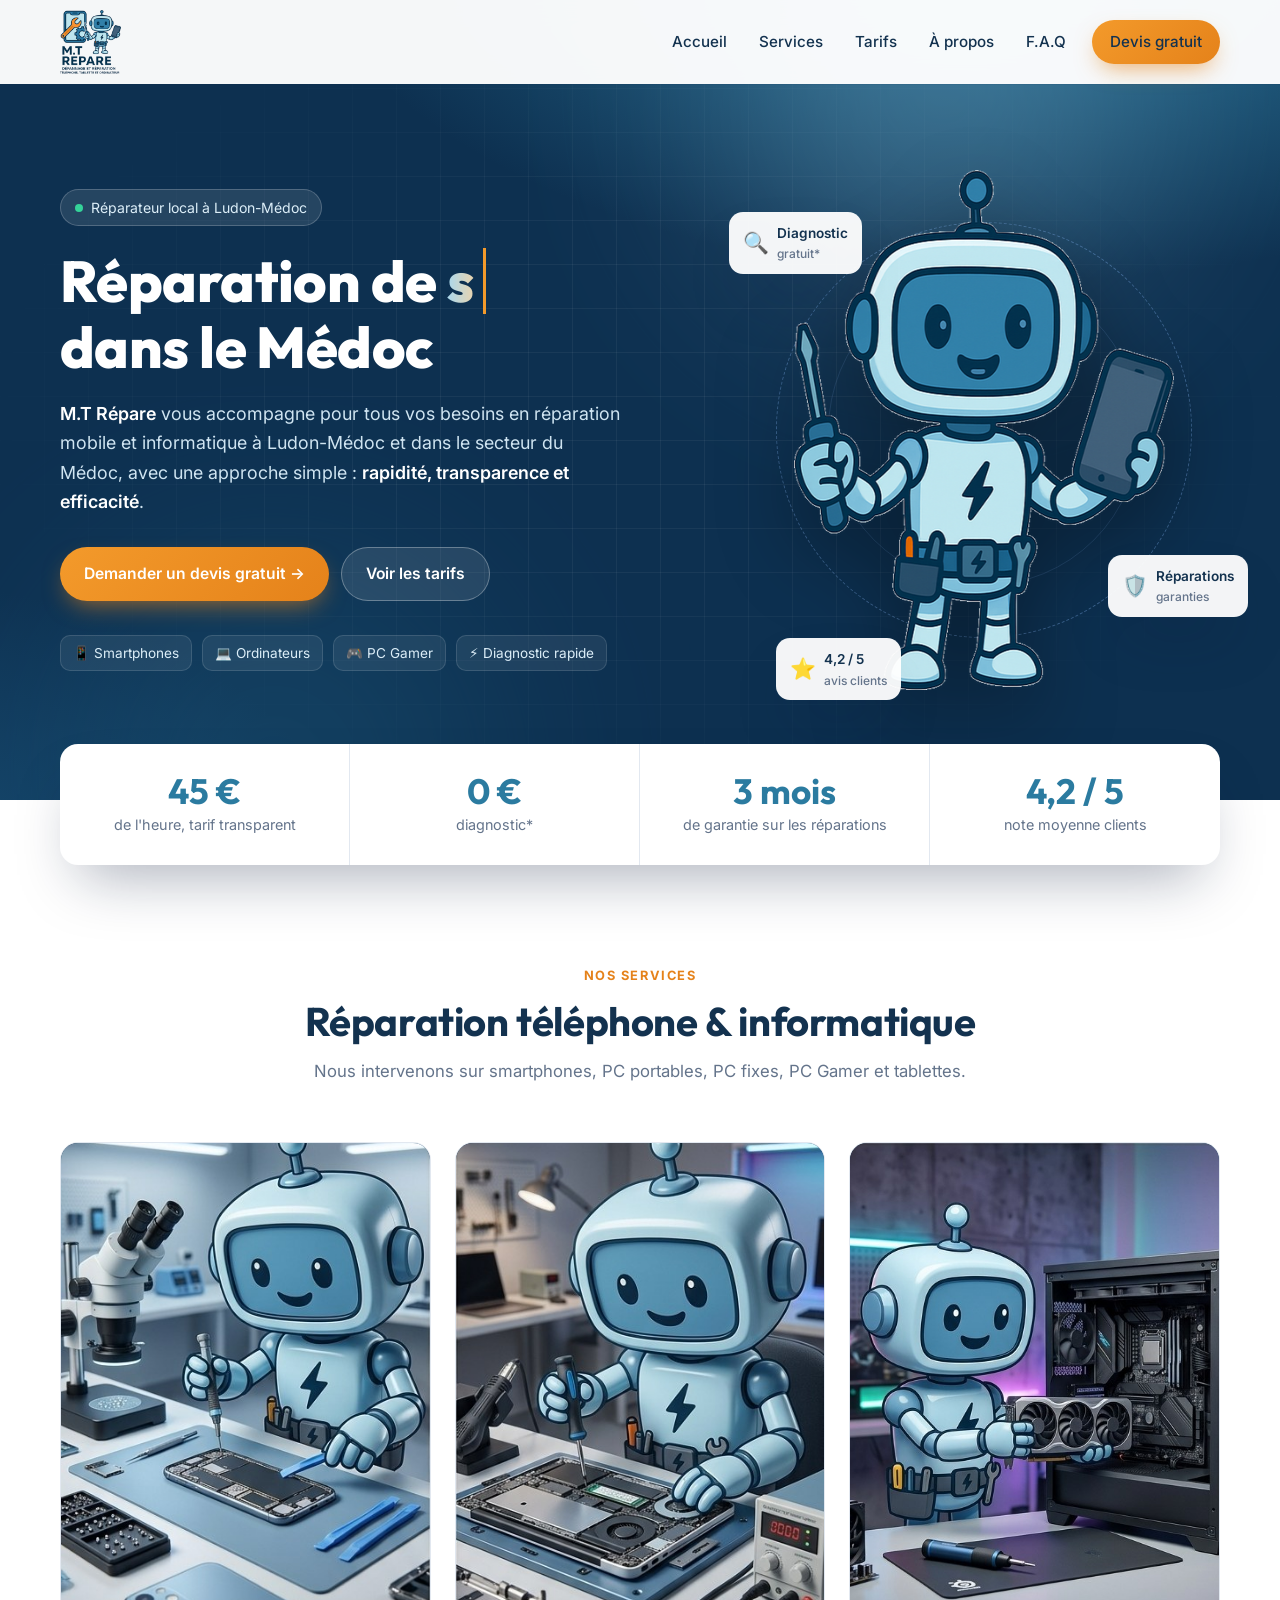
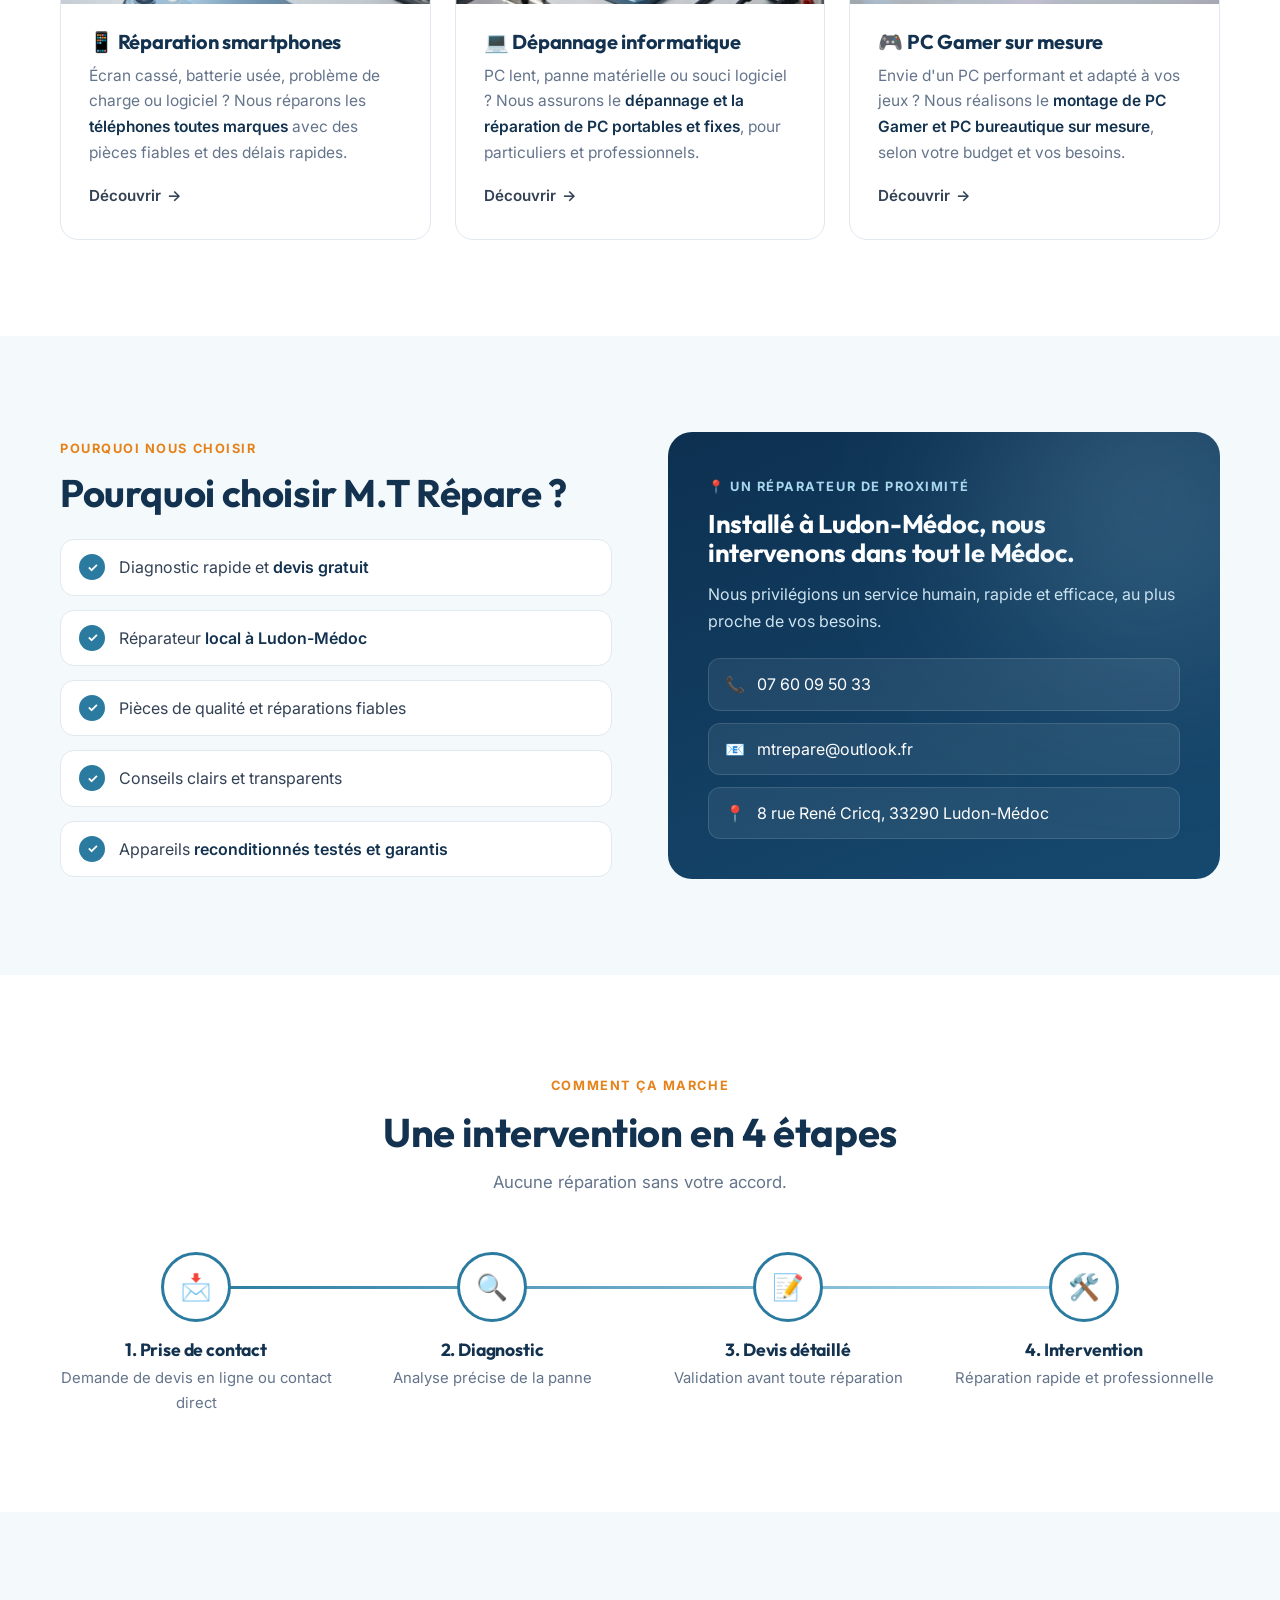
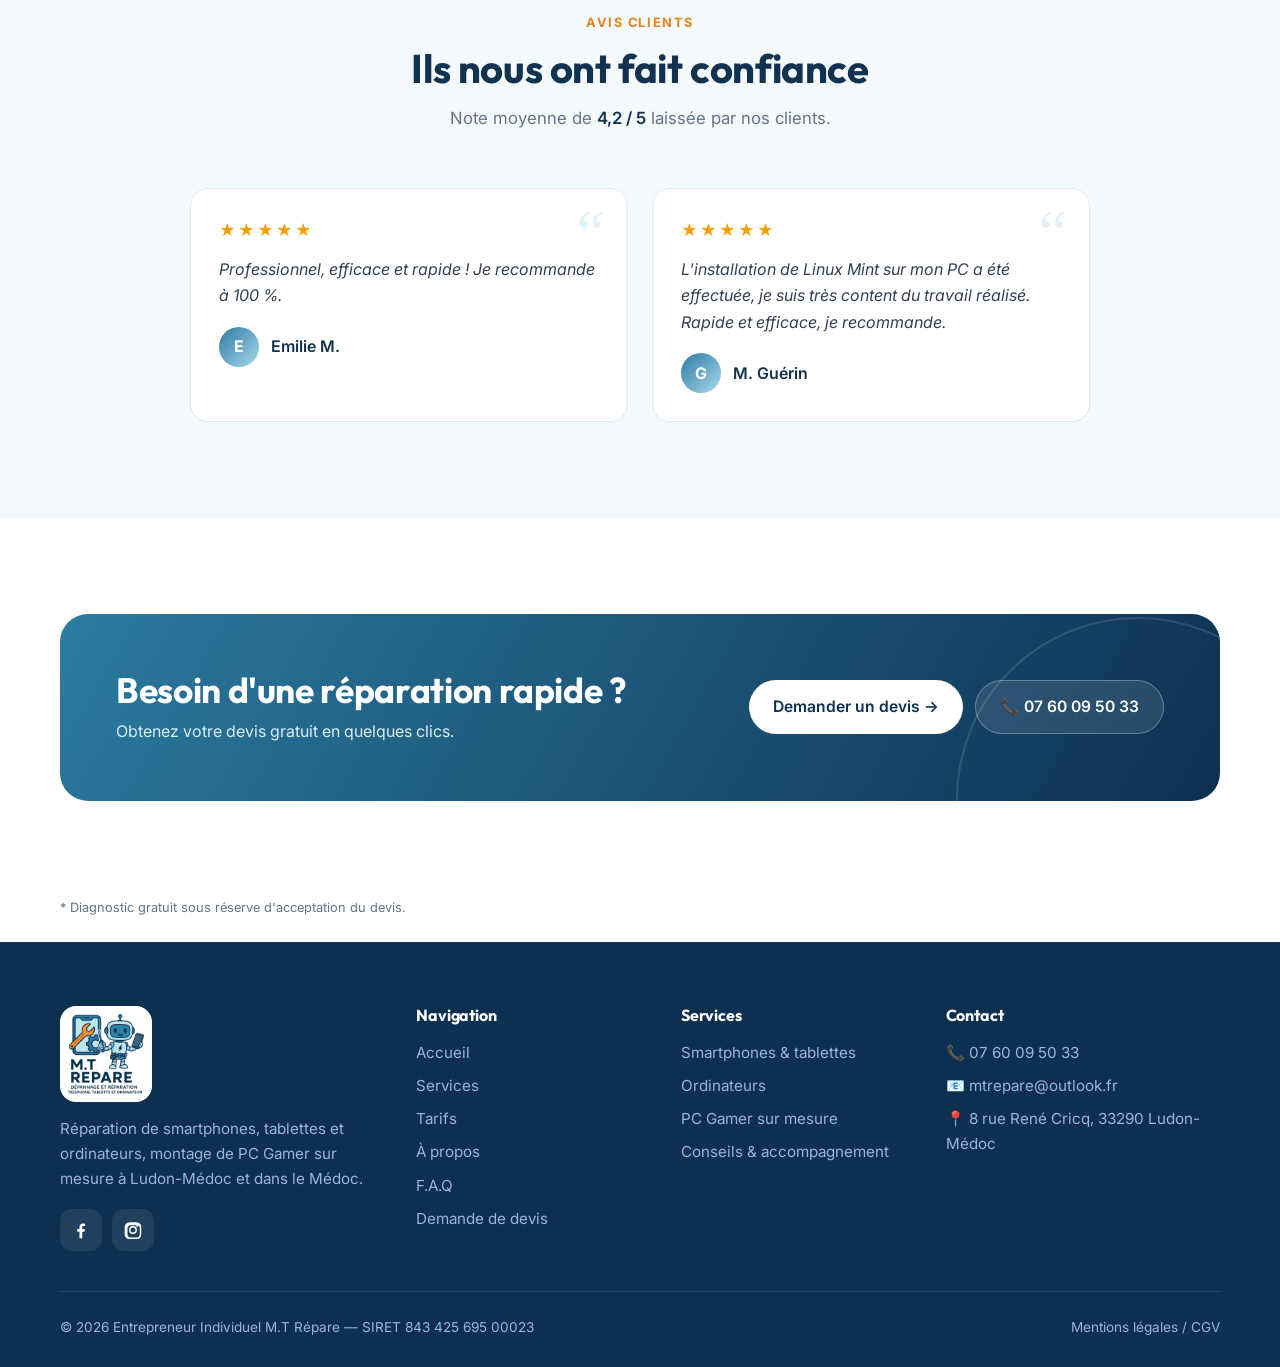
==== index.html @ ff4bc4ce "Add files via upload" ====
<!doctype html>
<html lang="fr">
<head>
<meta charset="utf-8">
<meta name="viewport" content="width=device-width, initial-scale=1">
<title>Réparation Téléphones &amp; PC à Ludon-Médoc | M.T Répare</title>
<meta name="description" content="M.T Répare est spécialisé dans la réparation de téléphones, ordinateurs et tablettes à Ludon-Médoc et dans le secteur du Médoc. Service fiable et transparent, avec devis gratuit.">
<link rel="canonical" href="https://www.mtrepare.fr/">
<meta property="og:type" content="website">
<meta property="og:title" content="Réparation Téléphones &amp; PC à Ludon-Médoc | M.T Répare">
<meta property="og:description" content="M.T Répare est spécialisé dans la réparation de téléphones, ordinateurs et tablettes à Ludon-Médoc et dans le secteur du Médoc. Service fiable et transparent, avec devis gratuit.">
<meta property="og:url" content="https://www.mtrepare.fr/">
<meta property="og:image" content="https://www.mtrepare.fr/img/logo-mascotte.png">
<meta name="twitter:card" content="summary_large_image">
<meta name="theme-color" content="#0B1B3A">
<link rel="icon" href="/img/mascotte.png">
<link rel="preconnect" href="https://fonts.googleapis.com">
<link rel="preconnect" href="https://fonts.gstatic.com" crossorigin>
<link href="https://fonts.googleapis.com/css2?family=Inter:wght@400;500;600;700&family=Outfit:wght@600;700;800&display=swap" rel="stylesheet">
<link rel="stylesheet" href="/assets/style.css">
<script type="application/ld+json">{"@context": "https://schema.org", "@type": "ComputerRepair", "name": "M.T Répare", "image": "https://www.mtrepare.fr/img/logo-mascotte.png", "logo": "https://www.mtrepare.fr/img/logo.png", "url": "https://www.mtrepare.fr/", "telephone": "+33760095033", "email": "mtrepare@outlook.fr", "priceRange": "€€", "address": {"@type": "PostalAddress", "streetAddress": "8 rue René Cricq", "postalCode": "33290", "addressLocality": "Ludon-Médoc", "addressRegion": "Gironde", "addressCountry": "FR"}, "areaServed": ["Ludon-Médoc", "Médoc", "Gironde"], "sameAs": ["https://facebook.com/mtrepare", "https://instagram.com/m.trepare"]}</script>

</head>
<body>
<a class="skip" href="#main">Passer au contenu principal</a>
<header class="header">
  <div class="container">
    <a class="brand" href="/" aria-label="M.T Répare — accueil"><img src="/img/logo.png" alt="M.T Répare" width="61" height="64" onerror="this.replaceWith(document.createTextNode('M.T Répare'))"></a>
    <nav class="nav" aria-label="Menu principal"><a href="/" data-path="/">Accueil</a><a href="/services" data-path="/services">Services</a><a href="/tarifs" data-path="/tarifs">Tarifs</a><a href="/a-propos" data-path="/a-propos">À propos</a><a href="/f-a-q" data-path="/f-a-q">F.A.Q</a><a class="btn btn-accent" href="/devis">Devis gratuit</a></nav>
    <button class="burger" aria-label="Ouvrir le menu" aria-expanded="false"><span></span><span></span><span></span></button>
  </div>
</header>
<main id="main">

<section class="hero">
  <div class="glow g1"></div><div class="glow g2"></div>
  <div class="container hero-grid">
    <div>
      <span class="badge"><span class="dot"></span>Réparateur local à Ludon-Médoc</span>
      <h1>Réparation de <span class="grad rotator" data-words='["smartphone","tablette","PC portable","PC fixe","PC Gamer"]'>smartphone</span><br>dans le Médoc</h1>
      <p class="lead"><strong style="color:#fff">M.T Répare</strong> vous accompagne pour tous vos besoins en réparation mobile et informatique à Ludon-Médoc et dans le secteur du Médoc, avec une approche simple : <strong style="color:#fff">rapidité, transparence et efficacité</strong>.</p>
      <div class="cta">
        <a class="btn btn-accent" href="/devis">Demander un devis gratuit →</a>
        <a class="btn btn-ghost" href="/tarifs">Voir les tarifs</a>
      </div>
      <div class="hero-tags"><span>📱 Smartphones</span><span>💻 Ordinateurs</span><span>🎮 PC Gamer</span><span>⚡ Diagnostic rapide</span></div>
    </div>
    <div class="hero-visual">
      <div class="ring"></div><div class="ring r2"></div>
      <img class="mascot" src="/img/mascotte.png" alt="La mascotte robot de M.T Répare" width="437" height="520">
      <div class="chip c1"><span class="ico">🔍</span><span>Diagnostic<small>gratuit*</small></span></div>
      <div class="chip c2"><span class="ico">🛡️</span><span>Réparations<small>garanties</small></span></div>
      <div class="chip c3"><span class="ico">⭐</span><span>4,2 / 5<small>avis clients</small></span></div>
    </div>
  </div>
</section>

<section class="stats">
  <div class="container">
    <div class="stats-grid reveal">
      <div class="stat"><b data-count="45" data-suffix=" €">45 €</b><span>de l'heure, tarif transparent</span></div>
      <div class="stat"><b>0 €</b><span>diagnostic*</span></div>
      <div class="stat"><b data-count="3" data-suffix=" mois">3 mois</b><span>de garantie sur les réparations</span></div>
      <div class="stat"><b data-count="4.2" data-suffix=" / 5">4,2 / 5</b><span>note moyenne clients</span></div>
    </div>
  </div>
</section>

<section>
  <div class="container">
    <div class="section-head reveal"><span class="eyebrow">Nos services</span><h2>Réparation téléphone &amp; informatique</h2><p>Nous intervenons sur smartphones, PC portables, PC fixes, PC Gamer et tablettes.</p></div>
    <div class="cards">
      <a class="card has-img reveal d1" href="/services#telephone" style="color:inherit">
        <div class="img"><img src="/img/rep-telephone.jpg" alt="Réparation de smartphone" loading="lazy"></div>
        <div class="body"><h3>📱 Réparation smartphones</h3><p>Écran cassé, batterie usée, problème de charge ou logiciel ? Nous réparons les <strong>téléphones toutes marques</strong> avec des pièces fiables et des délais rapides.</p><span class="more">Découvrir <i>→</i></span></div>
      </a>
      <a class="card has-img reveal d2" href="/services#ordinateur" style="color:inherit">
        <div class="img"><img src="/img/rep-pc.jpg" alt="Dépannage d'ordinateur" loading="lazy"></div>
        <div class="body"><h3>💻 Dépannage informatique</h3><p>PC lent, panne matérielle ou souci logiciel ? Nous assurons le <strong>dépannage et la réparation de PC portables et fixes</strong>, pour particuliers et professionnels.</p><span class="more">Découvrir <i>→</i></span></div>
      </a>
      <a class="card has-img reveal d3" href="/services#pc-gamer" style="color:inherit">
        <div class="img"><img src="/img/montage-pc.jpg" alt="Montage de PC Gamer sur mesure" loading="lazy" style="object-position:40% 50%"></div>
        <div class="body"><h3>🎮 PC Gamer sur mesure</h3><p>Envie d'un PC performant et adapté à vos jeux ? Nous réalisons le <strong>montage de PC Gamer et PC bureautique sur mesure</strong>, selon votre budget et vos besoins.</p><span class="more">Découvrir <i>→</i></span></div>
      </a>
    </div>
  </div>
</section>

<section class="section-alt">
  <div class="container split">
    <div class="reveal">
      <span class="eyebrow">Pourquoi nous choisir</span>
      <h2 style="font-size:clamp(1.7rem,3.5vw,2.4rem)">Pourquoi choisir M.T Répare ?</h2>
      <ul class="checklist">
        <li><span class="tick">✓</span><span>Diagnostic rapide et <strong>devis gratuit</strong></span></li>
        <li><span class="tick">✓</span><span>Réparateur <strong>local à Ludon-Médoc</strong></span></li>
        <li><span class="tick">✓</span><span>Pièces de qualité et réparations fiables</span></li>
        <li><span class="tick">✓</span><span>Conseils clairs et transparents</span></li>
        <li><span class="tick">✓</span><span>Appareils <strong>reconditionnés testés et garantis</strong></span></li>
      </ul>
    </div>
    <div class="panel reveal d2">
      <span class="eyebrow" style="color:var(--cyan)">📍 Un réparateur de proximité</span>
      <h3>Installé à Ludon-Médoc, nous intervenons dans tout le Médoc.</h3>
      <p>Nous privilégions un service humain, rapide et efficace, au plus proche de vos besoins.</p>
      <div class="meta">
        <a href="tel:+33760095033">📞 <span>07 60 09 50 33</span></a>
        <a href="mailto:mtrepare@outlook.fr">📧 <span>mtrepare@outlook.fr</span></a>
        <div>📍 <span>8 rue René Cricq, 33290 Ludon-Médoc</span></div>
      </div>
    </div>
  </div>
</section>

<section>
  <div class="container">
    <div class="section-head reveal"><span class="eyebrow">Comment ça marche</span><h2>Une intervention en 4 étapes</h2><p>Aucune réparation sans votre accord.</p></div>
    <div class="steps">
      <div class="bar"></div>
      <div class="step"><div class="num">📩</div><h3>1. Prise de contact</h3><p>Demande de devis en ligne ou contact direct</p></div>
      <div class="step"><div class="num">🔍</div><h3>2. Diagnostic</h3><p>Analyse précise de la panne</p></div>
      <div class="step"><div class="num">📝</div><h3>3. Devis détaillé</h3><p>Validation avant toute réparation</p></div>
      <div class="step"><div class="num">🛠️</div><h3>4. Intervention</h3><p>Réparation rapide et professionnelle</p></div>
    </div>
  </div>
</section>

<section class="section-alt">
  <div class="container">
    <div class="section-head reveal"><span class="eyebrow">Avis clients</span><h2>Ils nous ont fait confiance</h2><p>Note moyenne de <strong>4,2 / 5</strong> laissée par nos clients.</p></div>
    <div class="reviews">
      <div class="review reveal d1"><span class="q">“</span><div class="stars">★★★★★</div><p>Professionnel, efficace et rapide ! Je recommande à 100 %.</p><div class="who"><span class="av">E</span>Emilie M.</div></div>
      <div class="review reveal d2"><span class="q">“</span><div class="stars">★★★★★</div><p>L'installation de Linux Mint sur mon PC a été effectuée, je suis très content du travail réalisé. Rapide et efficace, je recommande.</p><div class="who"><span class="av">G</span>M. Guérin</div></div>
          </div>
  </div>
</section>
<section style="padding-top:96px;padding-bottom:0"></section>

<section class="cta-band">
  <div class="container">
    <div class="cta-box reveal">
      <div><h2>Besoin d'une réparation rapide ?</h2><p>Obtenez votre devis gratuit en quelques clics.</p></div>
      <div class="actions"><a class="btn btn-light" href="/devis">Demander un devis →</a><a class="btn btn-ghost" href="tel:+33760095033">📞 07 60 09 50 33</a></div>
    </div>
  </div>
</section>
<p class="container" style="font-size:.8rem;color:var(--muted);padding-bottom:24px">* Diagnostic gratuit sous réserve d'acceptation du devis.</p>

</main>
<footer class="footer">
  <div class="container">
    <div class="footer-grid">
      <div>
        <a class="brand" href="/" style="background:#fff;border-radius:16px;padding:8px;display:inline-flex"><img src="/img/logo.png" alt="M.T Répare" width="76" height="80" style="height:80px" onerror="this.replaceWith(document.createTextNode('M.T Répare'))"></a>
        <p>Réparation de smartphones, tablettes et ordinateurs, montage de PC Gamer sur mesure à Ludon-Médoc et dans le Médoc.</p>
        <div class="socials">
          <a href="https://facebook.com/mtrepare" target="_blank" rel="noopener" aria-label="Facebook"><svg viewBox="0 0 24 24" aria-hidden="true"><path d="M13.5 22v-8h2.7l.4-3.2h-3.1V8.8c0-.9.3-1.5 1.6-1.5h1.7V4.4c-.3 0-1.3-.1-2.5-.1-2.4 0-4.1 1.5-4.1 4.2v2.3H7.5V14h2.7v8h3.3z"/></svg></a>
          <a href="https://instagram.com/m.trepare" target="_blank" rel="noopener" aria-label="Instagram"><svg viewBox="0 0 24 24" aria-hidden="true"><path d="M12 7.3A4.7 4.7 0 1 0 16.7 12 4.7 4.7 0 0 0 12 7.3zm0 7.7a3 3 0 1 1 3-3 3 3 0 0 1-3 3zm6-7.9a1.1 1.1 0 1 1-1.1-1.1A1.1 1.1 0 0 1 18 7.1zM21.9 8.2a5.4 5.4 0 0 0-1.5-3.8 5.4 5.4 0 0 0-3.8-1.5C15.1 2.8 8.9 2.8 7.4 2.9a5.4 5.4 0 0 0-3.8 1.5A5.4 5.4 0 0 0 2.1 8.2c-.1 1.5-.1 7.7 0 9.2a5.4 5.4 0 0 0 1.5 3.8 5.4 5.4 0 0 0 3.8 1.5c1.5.1 7.7.1 9.2 0a5.4 5.4 0 0 0 3.8-1.5 5.4 5.4 0 0 0 1.5-3.8c.1-1.5.1-7.7 0-9.2zM19.8 19a3 3 0 0 1-1.7 1.7c-1.2.5-4 .4-5.3.4s-4.1.1-5.3-.4A3 3 0 0 1 5.8 19c-.5-1.2-.4-4-.4-5.3s-.1-4.1.4-5.3a3 3 0 0 1 1.7-1.7c1.2-.5 4-.4 5.3-.4s4.1-.1 5.3.4a3 3 0 0 1 1.7 1.7c.5 1.2.4 4 .4 5.3s.1 4.1-.4 5.3z"/></svg></a>
        </div>
      </div>
      <div>
        <h4>Navigation</h4>
        <ul><li><a href="/">Accueil</a></li><li><a href="/services">Services</a></li><li><a href="/tarifs">Tarifs</a></li><li><a href="/a-propos">À propos</a></li><li><a href="/f-a-q">F.A.Q</a></li><li><a href="/devis">Demande de devis</a></li></ul>
      </div>
      <div>
        <h4>Services</h4>
        <ul>
          <li><a href="/services#telephone">Smartphones &amp; tablettes</a></li>
          <li><a href="/services#ordinateur">Ordinateurs</a></li>
          <li><a href="/services#pc-gamer">PC Gamer sur mesure</a></li>
          <li><a href="/services#conseils">Conseils &amp; accompagnement</a></li>
        </ul>
      </div>
      <div>
        <h4>Contact</h4>
        <ul>
          <li>📞 <a href="tel:+33760095033">07 60 09 50 33</a></li>
          <li>📧 <a href="mailto:mtrepare@outlook.fr">mtrepare@outlook.fr</a></li>
          <li>📍 8 rue René Cricq, 33290 Ludon-Médoc</li>
        </ul>
      </div>
    </div>
    <div class="footer-bottom">
      <span>© <span data-year>2026</span> Entrepreneur Individuel M.T Répare — SIRET 843 425 695 00023</span>
      <a href="/f-a-q#cgv">Mentions légales / CGV</a>
    </div>
  </div>
</footer>
<a class="fab" href="tel:+33760095033" aria-label="Appeler M.T Répare">📞</a>
<button class="to-top" aria-label="Revenir en haut">↑</button>
<script src="/assets/main.js" defer></script>
</body>
</html>
---- assets/style.css ----
/* ==========================================================
   M.T Répare — feuille de style
   Couleurs reprises de l'identité (robot bleu / blanc)
   ========================================================== */
:root{
  --navy:#0D3050;
  --navy-2:#16496F;
  --blue:#2B7BA0;
  --blue-2:#3C95C2;
  --cyan:#A9D8EE;
  --orange:#F39A2B;
  --orange-2:#E5821A;
  --ink:#13324F;
  --text:#334155;
  --muted:#64748B;
  --line:#E2E8F0;
  --bg:#F4F9FC;
  --white:#FFFFFF;
  --ok:#16A34A;
  --radius:18px;
  --shadow:0 10px 30px -12px rgba(11,27,58,.25);
  --shadow-lg:0 30px 60px -20px rgba(11,27,58,.35);
  --ease:cubic-bezier(.2,.8,.2,1);
}
*{box-sizing:border-box;margin:0;padding:0}
html{scroll-behavior:smooth}
body{font-family:"Inter",system-ui,-apple-system,Segoe UI,Roboto,sans-serif;color:var(--text);background:var(--white);line-height:1.65;font-size:16px;overflow-x:hidden}
h1,h2,h3,h4{font-family:"Outfit","Inter",sans-serif;color:var(--ink);line-height:1.15;letter-spacing:-.01em}
a{color:var(--blue);text-decoration:none}
img{max-width:100%;display:block}
strong{color:var(--ink);font-weight:600}
.container{width:min(1160px,100% - 32px);margin-inline:auto}
.skip{position:absolute;left:-999px;top:0;background:var(--blue);color:#fff;padding:8px 14px;z-index:999}
.skip:focus{left:8px}

/* ---------- Header ---------- */
.header{position:fixed;inset:0 0 auto 0;z-index:50;transition:background .3s,box-shadow .3s,padding .3s;padding:10px 0;background:rgba(255,255,255,.96);backdrop-filter:blur(12px);box-shadow:0 1px 0 rgba(13,48,80,.08)}
.header.scrolled{box-shadow:0 8px 24px -8px rgba(13,48,80,.25);padding:6px 0}
.header .container{display:flex;align-items:center;justify-content:space-between;gap:16px}
.brand{display:flex;align-items:center;gap:10px;color:var(--navy);font-family:"Outfit";font-weight:700;font-size:1.25rem}
.brand img{height:64px;width:auto;transition:height .3s}
.header.scrolled .brand img{height:50px}
.nav{display:flex;align-items:center;gap:4px}
.nav a{color:var(--ink);padding:8px 14px;border-radius:999px;font-weight:500;font-size:.95rem;transition:background .2s,color .2s}
.nav a:hover{color:var(--blue);background:#EAF4FA}
.nav a.active{color:#fff;background:var(--blue)}
.nav .btn{margin-left:8px}
.burger{display:none;background:none;border:0;width:44px;height:44px;cursor:pointer;position:relative}
.burger span{position:absolute;left:11px;right:11px;height:2px;background:var(--navy);border-radius:2px;transition:.3s var(--ease)}
.burger span:nth-child(1){top:15px}.burger span:nth-child(2){top:21px}.burger span:nth-child(3){top:27px}
.menu-open .burger span:nth-child(1){top:21px;transform:rotate(45deg)}
.menu-open .burger span:nth-child(2){opacity:0}
.menu-open .burger span:nth-child(3){top:21px;transform:rotate(-45deg)}

/* ---------- Buttons ---------- */
.btn{display:inline-flex;align-items:center;gap:8px;padding:13px 24px;border-radius:999px;font-weight:600;font-size:.98rem;border:0;cursor:pointer;transition:transform .2s var(--ease),box-shadow .2s,background .2s;white-space:nowrap}
.btn-primary{background:linear-gradient(135deg,var(--blue),var(--blue-2));color:#fff;box-shadow:0 10px 24px -8px rgba(43,123,160,.7)}
.btn-primary:hover{transform:translateY(-2px);box-shadow:0 16px 30px -10px rgba(43,123,160,.8)}
.btn-accent{background:linear-gradient(135deg,var(--orange),var(--orange-2));color:#fff;box-shadow:0 10px 24px -8px rgba(229,130,26,.7)}
.btn-accent:hover{transform:translateY(-2px);box-shadow:0 16px 30px -10px rgba(229,130,26,.8)}
.btn-ghost{background:rgba(255,255,255,.1);color:#fff;border:1px solid rgba(255,255,255,.3)}
.btn-ghost:hover{background:rgba(255,255,255,.18)}
.btn-light{background:#fff;color:var(--navy)}
.btn-light:hover{transform:translateY(-2px)}
.nav .btn{padding:9px 18px}

/* ---------- Hero ---------- */
.hero{position:relative;background:radial-gradient(1200px 600px at 80% -10%,#2B7BA0 0%,transparent 60%),radial-gradient(800px 500px at -10% 110%,#16496F 0%,transparent 60%),var(--navy);color:#fff;padding:170px 0 110px;overflow:hidden;isolation:isolate}
.hero.small{padding:160px 0 80px;text-align:center}
.hero::before{content:"";position:absolute;inset:0;background-image:linear-gradient(rgba(255,255,255,.05) 1px,transparent 1px),linear-gradient(90deg,rgba(255,255,255,.05) 1px,transparent 1px);background-size:44px 44px;mask-image:radial-gradient(ellipse at center,#000 30%,transparent 75%);z-index:-1}
.hero .glow{position:absolute;width:420px;height:420px;border-radius:50%;background:var(--cyan);filter:blur(120px);opacity:.25;z-index:-1;animation:drift 12s ease-in-out infinite}
.hero .glow.g1{top:-120px;right:10%}
.hero .glow.g2{bottom:-180px;left:5%;background:var(--blue);animation-delay:-6s}
@keyframes drift{50%{transform:translate(40px,30px) scale(1.1)}}
.hero-grid{display:grid;grid-template-columns:1.15fr .85fr;align-items:center;gap:48px}
.badge{display:inline-flex;align-items:center;gap:8px;background:rgba(255,255,255,.1);border:1px solid rgba(255,255,255,.2);padding:6px 14px;border-radius:999px;font-size:.88rem;color:#DCEEF8;margin-bottom:22px}
.badge .dot{width:8px;height:8px;border-radius:50%;background:#34D399;box-shadow:0 0 0 0 rgba(52,211,153,.7);animation:pulse 2s infinite}
@keyframes pulse{70%{box-shadow:0 0 0 10px rgba(52,211,153,0)}100%{box-shadow:0 0 0 0 rgba(52,211,153,0)}}
.hero h1{color:#fff;font-size:clamp(2.1rem,5vw,3.6rem);font-weight:800;margin-bottom:18px}
.hero h1 .grad{background:linear-gradient(90deg,var(--cyan),#FFD39A);-webkit-background-clip:text;background-clip:text;color:transparent}
.rotator{display:inline-block;min-width:1ch;border-right:3px solid var(--orange);padding-right:4px;animation:caret 1s steps(1) infinite}
@keyframes caret{50%{border-color:transparent}}
.hero p.lead{font-size:1.12rem;color:#CFE4F1;max-width:560px;margin-bottom:30px}
.hero.small p.lead{margin-inline:auto}
.hero .cta{display:flex;gap:12px;flex-wrap:wrap}
.hero.small .cta{justify-content:center}
.hero-tags{display:flex;gap:10px;flex-wrap:wrap;margin-top:34px}
.hero-tags span{font-size:.85rem;color:#DCEEF8;background:rgba(255,255,255,.07);border:1px solid rgba(255,255,255,.12);padding:6px 12px;border-radius:10px}
.hero.small .hero-tags{justify-content:center}
.hero-visual{position:relative;display:grid;place-items:center}
.hero-visual .ring{position:absolute;width:88%;aspect-ratio:1;border-radius:50%;border:1px dashed rgba(140,190,255,.35);animation:spin 40s linear infinite}
.hero-visual .ring.r2{width:66%;animation-direction:reverse;animation-duration:28s;border-style:solid;border-color:rgba(140,190,255,.15)}
@keyframes spin{to{transform:rotate(360deg)}}
.mascot{position:relative;width:min(380px,90%);animation:float 5s ease-in-out infinite;filter:drop-shadow(0 30px 40px rgba(0,0,0,.35))}
@keyframes float{50%{transform:translateY(-16px)}}
.chip{position:absolute;background:rgba(255,255,255,.95);color:var(--ink);border-radius:14px;padding:10px 14px;font-size:.85rem;font-weight:600;box-shadow:var(--shadow-lg);display:flex;align-items:center;gap:8px;animation:float 6s ease-in-out infinite}
.chip small{display:block;color:var(--muted);font-weight:500;font-size:.75rem}
.chip.c1{top:8%;left:-4%;animation-delay:-1s}
.chip.c2{bottom:14%;right:-6%;animation-delay:-3s}
.chip.c3{bottom:-2%;left:6%;animation-delay:-2s}
.chip .ico{font-size:1.3rem}

/* ---------- Sections ---------- */
section{padding:96px 0}
.section-alt{background:var(--bg)}
.eyebrow{display:inline-block;font-size:.8rem;font-weight:700;letter-spacing:.12em;text-transform:uppercase;color:var(--orange-2);margin-bottom:12px}
.section-head{text-align:center;max-width:700px;margin:0 auto 56px}
.section-head h2{font-size:clamp(1.7rem,3.5vw,2.5rem);margin-bottom:14px}
.section-head p{color:var(--muted);font-size:1.05rem}

/* Stats */
.stats{margin-top:-56px;position:relative;z-index:2;padding:0}
.stats-grid{display:grid;grid-template-columns:repeat(4,1fr);background:#fff;border-radius:var(--radius);box-shadow:var(--shadow-lg);overflow:hidden}
.stat{padding:28px 20px;text-align:center;border-right:1px solid var(--line)}
.stat:last-child{border-right:0}
.stat b{display:block;font-family:"Outfit";font-size:2.2rem;color:var(--blue);line-height:1.1}
.stat span{font-size:.9rem;color:var(--muted)}

/* Cards */
.cards{display:grid;grid-template-columns:repeat(3,1fr);gap:24px}
.cards.four{grid-template-columns:repeat(4,1fr)}
.cards.two{grid-template-columns:repeat(2,1fr)}
.card{position:relative;background:#fff;border:1px solid var(--line);border-radius:var(--radius);padding:32px 28px;transition:transform .35s var(--ease),box-shadow .35s,border-color .35s;overflow:hidden}
.card::after{content:"";position:absolute;inset:auto 0 0 0;height:3px;background:linear-gradient(90deg,var(--blue),var(--orange));transform:scaleX(0);transform-origin:left;transition:transform .4s var(--ease)}
.card:hover{transform:translateY(-6px);box-shadow:var(--shadow);border-color:transparent}
.card:hover::after{transform:scaleX(1)}
.card .icon{width:58px;height:58px;border-radius:16px;display:grid;place-items:center;font-size:1.7rem;background:linear-gradient(135deg,#E3F2FA,#FFF1DE);margin-bottom:20px;transition:transform .35s var(--ease)}
.card:hover .icon{transform:rotate(-8deg) scale(1.08)}
.card h3{font-size:1.25rem;margin-bottom:10px}
.card p{color:var(--muted);font-size:.97rem}
.card ul{list-style:none;margin-top:14px;display:grid;gap:8px}
.card ul li{display:flex;gap:10px;font-size:.95rem}
.card .more{display:inline-flex;gap:6px;align-items:center;margin-top:18px;font-weight:600;font-size:.95rem}
.card .more i{transition:transform .2s;font-style:normal}
.card:hover .more i{transform:translateX(4px)}
.card.has-img{padding:0}
.card.has-img .img{aspect-ratio:4/5;overflow:hidden;background:linear-gradient(135deg,var(--navy),var(--navy-2))}
.card.has-img .img img{width:100%;height:100%;object-fit:cover;object-position:50% 40%;transition:transform .6s var(--ease)}
.card.has-img:hover .img img{transform:scale(1.06)}
.card.has-img .body{padding:26px 28px 30px}

/* Split / why */
.split{display:grid;grid-template-columns:1fr 1fr;gap:56px;align-items:center}
.checklist{list-style:none;display:grid;gap:14px;margin-top:24px}
.checklist li{display:flex;gap:14px;align-items:flex-start;background:#fff;border:1px solid var(--line);border-radius:14px;padding:14px 18px;transition:transform .25s,box-shadow .25s}
.checklist li:hover{transform:translateX(6px);box-shadow:var(--shadow)}
.checklist .tick{flex:none;width:26px;height:26px;border-radius:50%;background:var(--blue);color:#fff;display:grid;place-items:center;font-size:.8rem;font-weight:700}
.panel{background:linear-gradient(160deg,var(--navy),var(--navy-2));color:#CFE4F1;border-radius:24px;padding:40px;position:relative;overflow:hidden}
.panel h3{color:#fff;font-size:1.6rem;margin-bottom:14px}
.panel::before{content:"";position:absolute;width:300px;height:300px;border-radius:50%;background:var(--cyan);filter:blur(100px);opacity:.25;right:-80px;top:-80px}
.panel .meta{display:grid;gap:12px;margin-top:24px;position:relative}
.panel .meta a,.panel .meta div{display:flex;gap:12px;align-items:center;color:#fff;background:rgba(255,255,255,.07);border:1px solid rgba(255,255,255,.12);padding:12px 16px;border-radius:12px;transition:background .2s}
.panel .meta a:hover{background:rgba(255,255,255,.14)}

/* Steps timeline */
.steps{display:grid;grid-template-columns:repeat(4,1fr);gap:24px;position:relative;counter-reset:s}
.steps::before{content:"";position:absolute;top:34px;left:12%;right:12%;height:3px;background:var(--line);border-radius:3px}
.steps .bar{position:absolute;top:34px;left:12%;height:3px;width:0;background:linear-gradient(90deg,var(--blue),var(--cyan));border-radius:3px;transition:width 1.6s var(--ease)}
.steps.in .bar{width:76%}
.step{text-align:center;position:relative}
.step .num{width:70px;height:70px;border-radius:50%;margin:0 auto 18px;display:grid;place-items:center;font-size:1.6rem;background:#fff;border:3px solid var(--line);position:relative;z-index:1;transition:border-color .5s,transform .5s var(--ease)}
.steps.in .step .num{border-color:var(--blue)}
.step:hover .num{transform:scale(1.1)}
.step h3{font-size:1.1rem;margin-bottom:6px}
.step p{color:var(--muted);font-size:.93rem}

/* Testimonials */
.reviews{display:grid;grid-template-columns:repeat(2,1fr);gap:24px;max-width:900px;margin:0 auto}
.review{background:#fff;border:1px solid var(--line);border-radius:var(--radius);padding:28px;position:relative}
.review .stars{color:#F59E0B;letter-spacing:2px;margin-bottom:12px}
.review p{color:var(--text);font-style:italic}
.review .who{margin-top:18px;display:flex;align-items:center;gap:12px;font-weight:600;color:var(--ink)}
.review .av{width:40px;height:40px;border-radius:50%;background:linear-gradient(135deg,var(--blue),var(--cyan));color:#fff;display:grid;place-items:center;font-weight:700}
.review .q{position:absolute;right:22px;top:12px;font-size:4rem;line-height:1;color:#E3F2FA;font-family:Georgia,serif}

/* CTA band */
.cta-band{padding:0 0 96px}
.cta-box{position:relative;overflow:hidden;border-radius:28px;padding:56px;background:linear-gradient(120deg,var(--blue),var(--navy));color:#fff;display:flex;align-items:center;justify-content:space-between;gap:24px;flex-wrap:wrap}
.cta-box h2{color:#fff;font-size:clamp(1.6rem,3vw,2.2rem);margin-bottom:8px}
.cta-box p{color:#DCEEF8}
.cta-box::after{content:"";position:absolute;width:360px;height:360px;border:2px solid rgba(255,255,255,.12);border-radius:50%;right:-100px;bottom:-180px}
.cta-box .actions{display:flex;gap:12px;flex-wrap:wrap;position:relative;z-index:1}

/* Tabs + price tables */
.tabs{display:flex;justify-content:center;gap:8px;flex-wrap:wrap;margin-bottom:36px}
.tab{border:1px solid var(--line);background:#fff;color:var(--ink);padding:11px 22px;border-radius:999px;font-weight:600;cursor:pointer;font-size:.95rem;transition:.25s}
.tab:hover{border-color:var(--blue)}
.tab.active{background:var(--blue);border-color:var(--blue);color:#fff;box-shadow:0 10px 20px -10px rgba(43,123,160,.8)}
.tab-panel{display:none;animation:fadeUp .5s var(--ease)}
.tab-panel.active{display:block}
@keyframes fadeUp{from{opacity:0;transform:translateY(16px)}to{opacity:1;transform:none}}
.price-list{max-width:780px;margin:0 auto;background:#fff;border:1px solid var(--line);border-radius:var(--radius);overflow:hidden;box-shadow:var(--shadow)}
.price-row{display:flex;justify-content:space-between;align-items:center;gap:16px;padding:20px 28px;border-bottom:1px solid var(--line);transition:background .2s}
.price-row:last-child{border-bottom:0}
.price-row:hover{background:var(--bg)}
.price-row .lbl{display:flex;gap:14px;align-items:center;font-weight:500;color:var(--ink)}
.price-row .lbl .e{font-size:1.3rem}
.price-row .val{font-family:"Outfit";font-weight:700;font-size:1.15rem;color:var(--blue);white-space:nowrap}
.price-row .val.free{color:var(--ok)}
.price-row .val.quote{color:var(--muted);font-weight:600;font-size:1rem}
.note{max-width:780px;margin:24px auto 0;padding:16px 20px;border-radius:14px;background:#FFF8E6;border:1px solid #FDE7A8;color:#7A5B00;font-size:.93rem}
.note.info{background:#EAF4FA;border-color:#C7E3F2;color:#1E3A6E}
.rate{display:inline-flex;align-items:center;gap:10px;background:#fff;border:1px solid var(--line);border-radius:999px;padding:8px 18px 8px 8px;box-shadow:var(--shadow);margin-top:6px}
.rate b{background:var(--blue);color:#fff;border-radius:999px;padding:4px 12px;font-family:"Outfit"}

/* FAQ */
.faq-group{max-width:860px;margin:0 auto 48px}
.faq-group h2{font-size:1.5rem;margin-bottom:18px;display:flex;gap:10px;align-items:center}
.faq-item{border:1px solid var(--line);border-radius:14px;background:#fff;margin-bottom:12px;overflow:hidden;transition:box-shadow .25s,border-color .25s}
.faq-item.open{box-shadow:var(--shadow);border-color:#C7E3F2}
.faq-q{width:100%;text-align:left;background:none;border:0;padding:20px 24px;font:600 1.02rem "Inter",sans-serif;color:var(--ink);cursor:pointer;display:flex;justify-content:space-between;gap:16px;align-items:center}
.faq-q .pm{flex:none;width:30px;height:30px;border-radius:50%;background:var(--bg);display:grid;place-items:center;color:var(--blue);font-size:1.2rem;transition:transform .3s var(--ease),background .3s}
.faq-item.open .pm{transform:rotate(45deg);background:var(--blue);color:#fff}
.faq-a{display:grid;grid-template-rows:0fr;transition:grid-template-rows .35s var(--ease)}
.faq-item.open .faq-a{grid-template-rows:1fr}
.faq-a>div{overflow:hidden}
.faq-a .inner{padding:0 24px 22px;color:var(--text)}
.faq-a ul{margin:8px 0 0 20px;display:grid;gap:4px}
.faq-a p+p{margin-top:8px}
.search{max-width:860px;margin:0 auto 36px;position:relative}
.search input{width:100%;padding:16px 20px 16px 50px;border-radius:999px;border:1px solid var(--line);font:inherit;box-shadow:var(--shadow)}
.search input:focus{outline:2px solid var(--blue);border-color:transparent}
.search::before{content:"🔍";position:absolute;left:20px;top:50%;transform:translateY(-50%)}

/* Legal */
.legal{max-width:860px;margin:0 auto;background:#fff;border:1px solid var(--line);border-radius:var(--radius);padding:40px}
.legal h2{font-size:1.6rem;margin-bottom:20px}
.legal h3{font-size:1.1rem;margin:28px 0 8px;color:var(--blue)}
.legal ul{margin:6px 0 6px 22px}
.legal p+p{margin-top:8px}

/* Form */
.form-wrap{display:grid;grid-template-columns:1.25fr .75fr;gap:32px;align-items:start}
.form-card{background:#fff;border:1px solid var(--line);border-radius:24px;padding:36px;box-shadow:var(--shadow)}
.progress{display:flex;gap:8px;margin-bottom:28px}
.progress span{flex:1;height:6px;border-radius:6px;background:var(--line);overflow:hidden;position:relative}
.progress span::after{content:"";position:absolute;inset:0;background:linear-gradient(90deg,var(--blue),var(--cyan));transform:scaleX(0);transform-origin:left;transition:transform .5s var(--ease)}
.progress span.done::after{transform:scaleX(1)}
.fstep{display:none;animation:fadeUp .45s var(--ease)}
.fstep.active{display:block}
.fstep h3{font-size:1.3rem;margin-bottom:6px}
.fstep .sub{color:var(--muted);margin-bottom:22px;font-size:.95rem}
.devices{display:grid;grid-template-columns:repeat(3,1fr);gap:14px}
.device{position:relative}
.device input{position:absolute;opacity:0;pointer-events:none}
.device label{display:grid;place-items:center;gap:8px;padding:24px 10px;border:2px solid var(--line);border-radius:16px;cursor:pointer;font-weight:600;color:var(--ink);transition:.25s var(--ease);text-align:center}
.device label .e{font-size:2.2rem;transition:transform .3s var(--ease)}
.device label:hover{border-color:#9BCBE3}
.device input:checked+label{border-color:var(--blue);background:#EAF4FA;box-shadow:0 10px 20px -12px rgba(43,123,160,.8)}
.device input:checked+label .e{transform:scale(1.15) rotate(-6deg)}
.device input:focus-visible+label{outline:2px solid var(--blue)}
.grid2{display:grid;grid-template-columns:1fr 1fr;gap:16px}
.field{display:grid;gap:6px;margin-bottom:16px}
.field label{font-weight:600;font-size:.9rem;color:var(--ink)}
.field label .req{color:#E11D48}
.field input,.field textarea,.field select{width:100%;padding:13px 16px;border:1px solid var(--line);border-radius:12px;font:inherit;color:var(--ink);background:#FBFDFF;transition:border-color .2s,box-shadow .2s}
.field input:focus,.field textarea:focus{outline:0;border-color:var(--blue);box-shadow:0 0 0 4px rgba(43,123,160,.12)}
.field textarea{min-height:140px;resize:vertical}
.field .err{color:#E11D48;font-size:.82rem;display:none}
.field.invalid input,.field.invalid textarea{border-color:#E11D48}
.field.invalid .err{display:block}
.chips{display:flex;flex-wrap:wrap;gap:8px;margin:-4px 0 16px}
.chips button{border:1px dashed #9BCBE3;background:#F2F9FC;color:var(--blue);border-radius:999px;padding:6px 12px;font-size:.85rem;cursor:pointer;font-weight:500;transition:.2s}
.chips button:hover{background:var(--blue);color:#fff;border-style:solid}
.form-nav{display:flex;justify-content:space-between;gap:12px;margin-top:10px}
.btn-back{background:none;border:1px solid var(--line);color:var(--ink)}
.btn-back:hover{border-color:var(--ink)}
.hp{position:absolute;left:-9999px}
.consent{font-size:.82rem;color:var(--muted);margin-top:14px}
.success{text-align:center;padding:30px 10px;display:none}
.success.show{display:block;animation:fadeUp .5s var(--ease)}
.success .big{font-size:4rem;margin-bottom:10px;animation:pop .6s var(--ease)}
@keyframes pop{0%{transform:scale(.3);opacity:0}70%{transform:scale(1.15)}100%{transform:scale(1);opacity:1}}
.summary{background:var(--bg);border-radius:14px;padding:16px 18px;font-size:.93rem;margin-bottom:16px}
.summary div{display:flex;justify-content:space-between;gap:12px;padding:4px 0}
.summary div span:first-child{color:var(--muted)}
.side-card{background:#fff;border:1px solid var(--line);border-radius:20px;padding:28px;margin-bottom:20px}
.side-card h3{font-size:1.15rem;margin-bottom:14px}
.side-card ol{list-style:none;display:grid;gap:16px;counter-reset:n}
.side-card ol li{display:flex;gap:14px;counter-increment:n}
.side-card ol li::before{content:counter(n);flex:none;width:30px;height:30px;border-radius:50%;background:var(--blue);color:#fff;display:grid;place-items:center;font-weight:700;font-size:.85rem}
.side-card ol li b{display:block;color:var(--ink)}
.side-card ol li span{color:var(--muted);font-size:.92rem}

/* Values (about) */
.values{display:grid;grid-template-columns:repeat(5,1fr);gap:16px}
.value{text-align:center;padding:28px 16px;background:#fff;border:1px solid var(--line);border-radius:var(--radius);transition:transform .3s var(--ease),box-shadow .3s}
.value:hover{transform:translateY(-6px);box-shadow:var(--shadow)}
.value .e{font-size:2rem;margin-bottom:10px}
.value h3{font-size:1.05rem;margin-bottom:6px}
.value p{font-size:.88rem;color:var(--muted)}

/* Footer */
.footer{background:var(--navy);color:#9FB3D6;padding:64px 0 28px;font-size:.95rem}
.footer-grid{display:grid;grid-template-columns:1.4fr 1fr 1fr 1.2fr;gap:36px;margin-bottom:40px}
.footer h4{color:#fff;font-size:1rem;margin-bottom:16px}
.footer a{color:#9FB3D6;transition:color .2s}
.footer a:hover{color:#fff}
.footer ul{list-style:none;display:grid;gap:8px}
.footer .brand{margin-bottom:14px}
.socials{display:flex;gap:10px;margin-top:18px}
.socials a{width:42px;height:42px;border-radius:12px;background:rgba(255,255,255,.08);display:grid;place-items:center;transition:background .2s,transform .2s}
.socials a:hover{background:var(--blue);transform:translateY(-3px)}
.socials svg{width:20px;height:20px;fill:#fff}
.footer-bottom{border-top:1px solid rgba(255,255,255,.1);padding-top:24px;display:flex;justify-content:space-between;gap:16px;flex-wrap:wrap;font-size:.85rem}

/* Floating call button (mobile) */
.fab{position:fixed;right:18px;bottom:18px;z-index:40;width:58px;height:58px;border-radius:50%;background:linear-gradient(135deg,var(--blue),var(--blue-2));color:#fff;display:none;place-items:center;font-size:1.5rem;box-shadow:0 14px 30px -10px rgba(43,123,160,.9)}
.to-top{position:fixed;right:18px;bottom:18px;z-index:39;width:46px;height:46px;border-radius:50%;background:#fff;color:var(--navy);border:1px solid var(--line);box-shadow:var(--shadow);display:grid;place-items:center;cursor:pointer;opacity:0;transform:translateY(20px);transition:.3s;pointer-events:none;font-size:1.1rem}
.to-top.show{opacity:1;transform:none;pointer-events:auto}

/* Reveal on scroll */
.reveal{opacity:0;transform:translateY(30px);transition:opacity .8s var(--ease),transform .8s var(--ease)}
.reveal.in{opacity:1;transform:none}
.reveal.d1{transition-delay:.1s}.reveal.d2{transition-delay:.2s}.reveal.d3{transition-delay:.3s}.reveal.d4{transition-delay:.4s}

/* Responsive */
@media (max-width:1024px){
  .cards.four{grid-template-columns:repeat(2,1fr)}
  .values{grid-template-columns:repeat(3,1fr)}
  .footer-grid{grid-template-columns:1fr 1fr}
}
@media (max-width:900px){
  .burger{display:block}
  .nav{position:fixed;inset:0 0 0 auto;width:min(320px,85vw);background:#fff;flex-direction:column;align-items:stretch;padding:90px 20px 20px;transform:translateX(100%);transition:transform .4s var(--ease);box-shadow:-20px 0 40px rgba(13,48,80,.25)}
  .menu-open .nav{transform:none}
  .nav a{padding:14px 16px;font-size:1.05rem}
  .nav .btn{margin:12px 0 0;justify-content:center}
  .burger{z-index:60}
  .hero{padding:130px 0 90px}
  .hero-grid,.split,.form-wrap{grid-template-columns:1fr}
  .hero-visual{max-width:360px;margin:0 auto}
  .cards,.reviews{grid-template-columns:1fr 1fr}
  .stats-grid{grid-template-columns:1fr 1fr}
  .stat:nth-child(2){border-right:0}
  .stat:nth-child(-n+2){border-bottom:1px solid var(--line)}
  .steps{grid-template-columns:1fr 1fr;row-gap:36px}
  .steps::before,.steps .bar{display:none}
  .fab{display:grid}
  .to-top{bottom:88px}
}
@media (max-width:640px){
  section{padding:72px 0}
  .cards,.cards.two,.cards.four,.reviews,.grid2{grid-template-columns:1fr}
  .values{grid-template-columns:1fr 1fr}
  .devices{grid-template-columns:repeat(3,1fr);gap:8px}
  .device label{padding:16px 4px;font-size:.85rem}
  .footer-grid{grid-template-columns:1fr}
  .cta-box{padding:36px 24px}
  .form-card,.legal{padding:24px}
  .price-row{padding:16px 18px}
  .chip.c1{left:0}.chip.c2{right:0}
}
@media (prefers-reduced-motion:reduce){
  *,*::before,*::after{animation:none!important;transition:none!important}
  .reveal{opacity:1;transform:none}
}
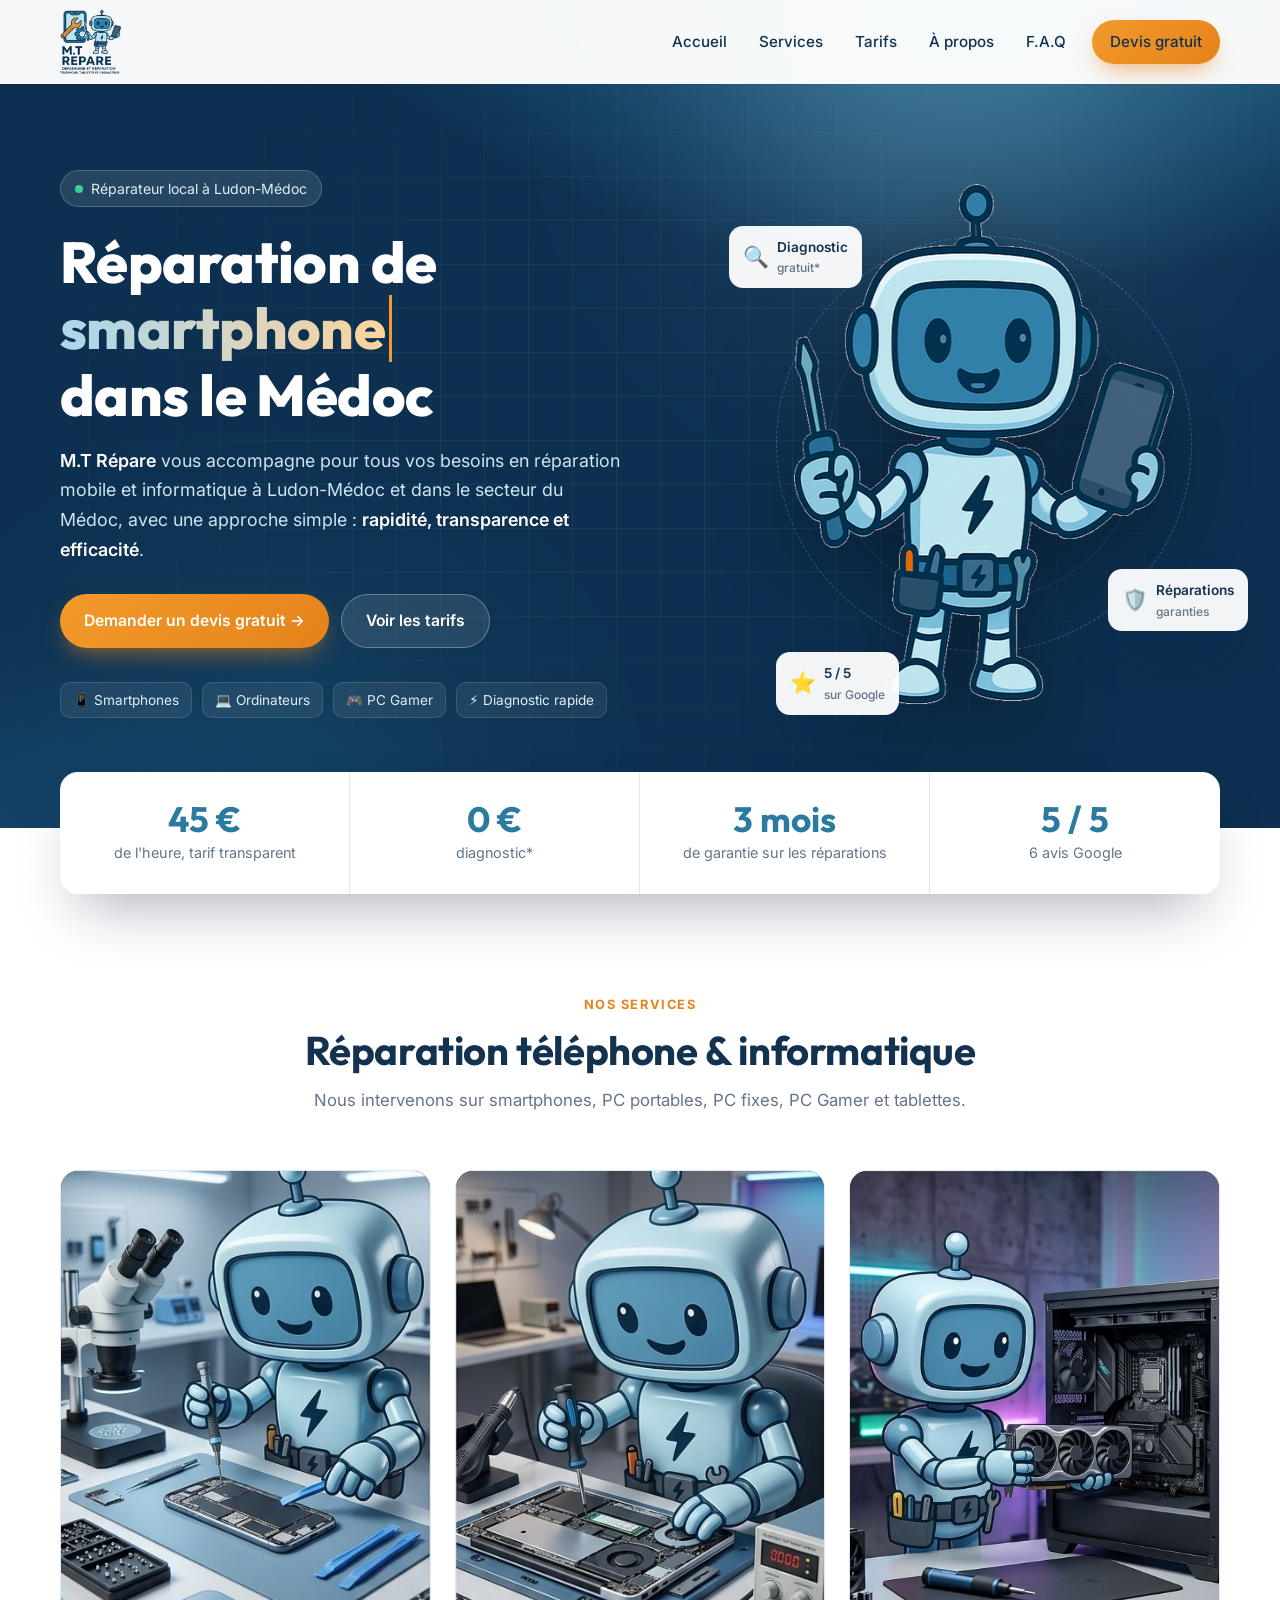
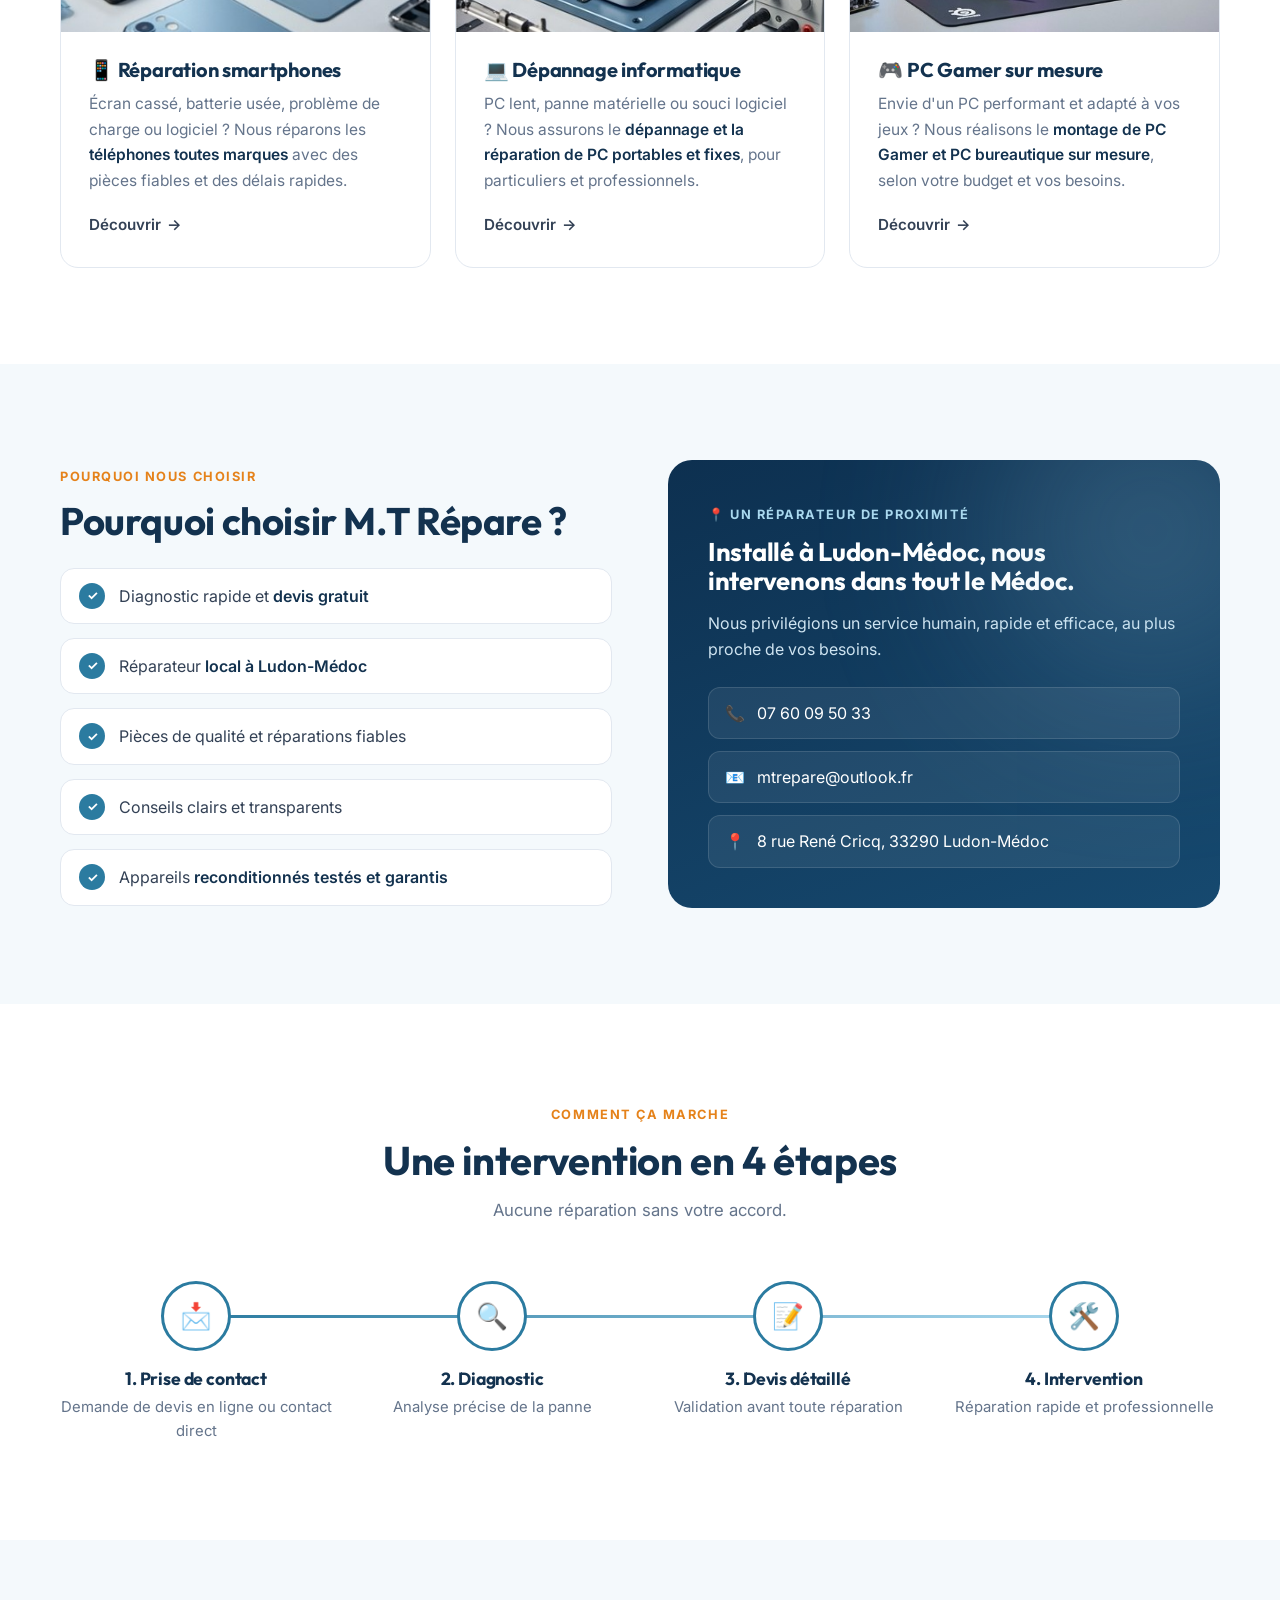
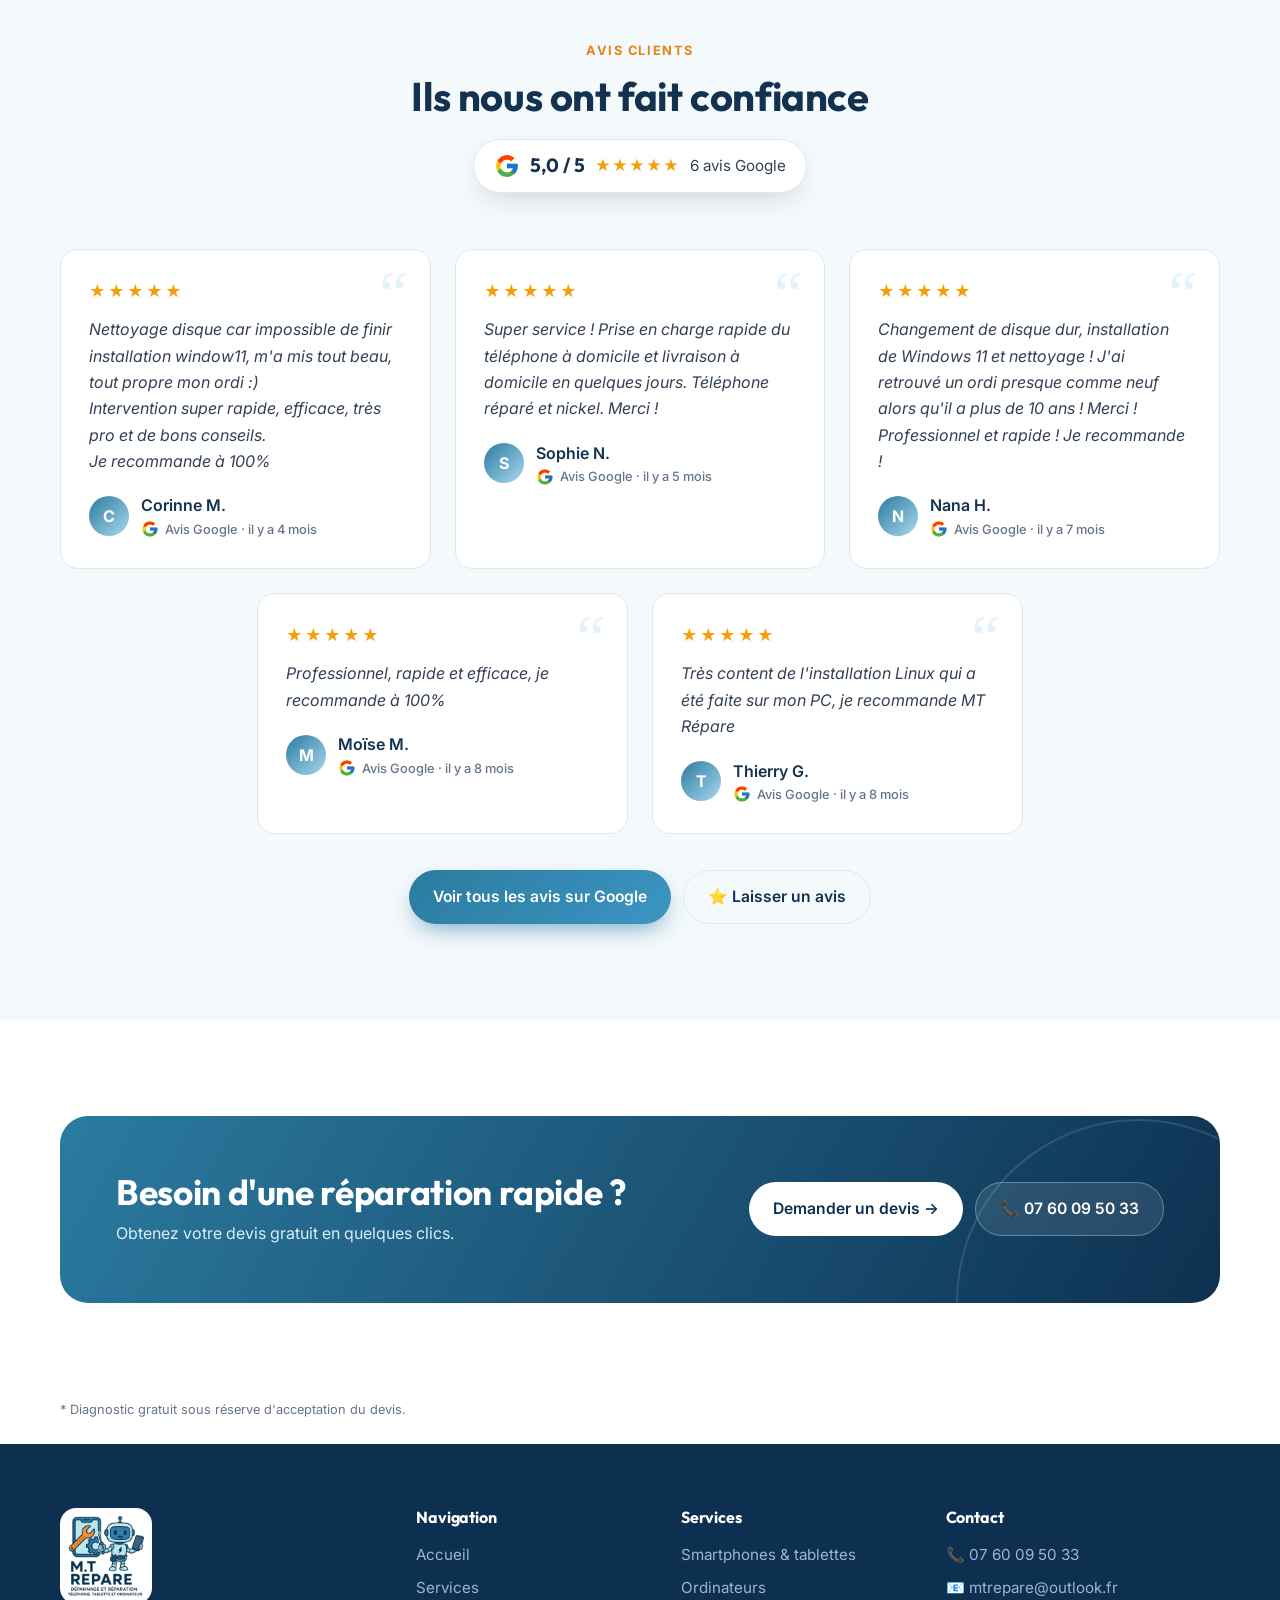
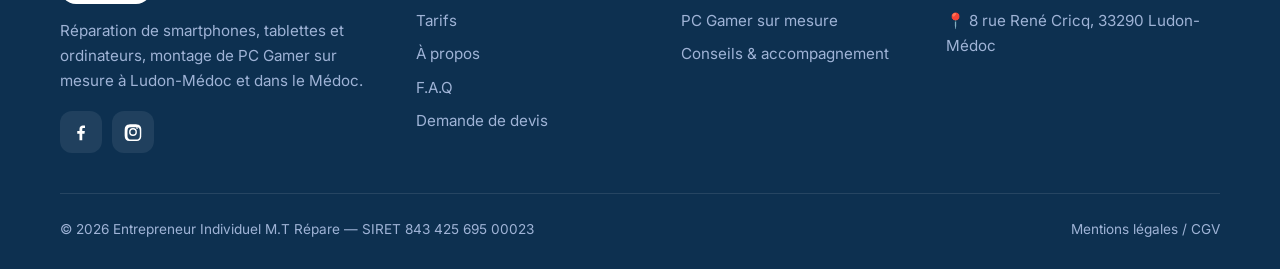
==== commit 74b5fb03: "Add files via upload" ====
--- a/index.html
+++ b/index.html
@@ -50,7 +50,7 @@
       <img class="mascot" src="/img/mascotte.png" alt="La mascotte robot de M.T Répare" width="437" height="520">
       <div class="chip c1"><span class="ico">🔍</span><span>Diagnostic<small>gratuit*</small></span></div>
       <div class="chip c2"><span class="ico">🛡️</span><span>Réparations<small>garanties</small></span></div>
-      <div class="chip c3"><span class="ico">⭐</span><span>4,2 / 5<small>avis clients</small></span></div>
+      <div class="chip c3"><span class="ico">⭐</span><span>5 / 5<small>sur Google</small></span></div>
     </div>
   </div>
 </section>
@@ -61,7 +61,7 @@
       <div class="stat"><b data-count="45" data-suffix=" €">45 €</b><span>de l'heure, tarif transparent</span></div>
       <div class="stat"><b>0 €</b><span>diagnostic*</span></div>
       <div class="stat"><b data-count="3" data-suffix=" mois">3 mois</b><span>de garantie sur les réparations</span></div>
-      <div class="stat"><b data-count="4.2" data-suffix=" / 5">4,2 / 5</b><span>note moyenne clients</span></div>
+      <div class="stat"><b>5 / 5</b><span>6 avis Google</span></div>
     </div>
   </div>
 </section>
@@ -127,11 +127,11 @@
 
 <section class="section-alt">
   <div class="container">
-    <div class="section-head reveal"><span class="eyebrow">Avis clients</span><h2>Ils nous ont fait confiance</h2><p>Note moyenne de <strong>4,2 / 5</strong> laissée par nos clients.</p></div>
-    <div class="reviews">
-      <div class="review reveal d1"><span class="q">“</span><div class="stars">★★★★★</div><p>Professionnel, efficace et rapide ! Je recommande à 100 %.</p><div class="who"><span class="av">E</span>Emilie M.</div></div>
-      <div class="review reveal d2"><span class="q">“</span><div class="stars">★★★★★</div><p>L'installation de Linux Mint sur mon PC a été effectuée, je suis très content du travail réalisé. Rapide et efficace, je recommande.</p><div class="who"><span class="av">G</span>M. Guérin</div></div>
-          </div>
+    <div class="section-head reveal"><span class="eyebrow">Avis clients</span><h2>Ils nous ont fait confiance</h2>
+      <a class="gbadge" href="https://www.google.com/search?q=M.T+R%C3%A9pare+Ludon-M%C3%A9doc" target="_blank" rel="noopener"><svg viewBox="0 0 48 48" width="26" height="26" aria-hidden="true"><path fill="#FFC107" d="M43.6 20.5H42V20H24v8h11.3C33.7 32.7 29.2 36 24 36c-6.6 0-12-5.4-12-12s5.4-12 12-12c3.1 0 5.8 1.2 7.9 3.1l5.7-5.7C34 6.1 29.3 4 24 4 12.9 4 4 12.9 4 24s8.9 20 20 20 20-8.9 20-20c0-1.3-.1-2.4-.4-3.5z"/><path fill="#FF3D00" d="M6.3 14.7l6.6 4.8C14.7 15.1 19 12 24 12c3.1 0 5.8 1.2 7.9 3.1l5.7-5.7C34 6.1 29.3 4 24 4 16.3 4 9.7 8.3 6.3 14.7z"/><path fill="#4CAF50" d="M24 44c5.2 0 9.9-2 13.4-5.2l-6.2-5.2C29.2 35.1 26.7 36 24 36c-5.2 0-9.6-3.3-11.3-7.9l-6.5 5C9.5 39.6 16.2 44 24 44z"/><path fill="#1976D2" d="M43.6 20.5H42V20H24v8h11.3c-.8 2.2-2.2 4.2-4.1 5.6l6.2 5.2C37 39.2 44 34 44 24c0-1.3-.1-2.4-.4-3.5z"/></svg><b>5,0 / 5</b><span class="stars">★★★★★</span><span>6 avis Google</span></a>
+    </div>
+    <div class="reviews"><div class="review reveal d1"><span class="q">“</span><div class="stars">★★★★★</div><p>Nettoyage disque car impossible de finir installation window11, m'a mis tout beau, tout propre mon ordi :)<br>Intervention super rapide, efficace, très pro et de bons conseils.<br>Je recommande à 100%</p><div class="who"><span class="av">C</span><span>Corinne M.<small class="src"><svg viewBox="0 0 48 48" width="18" height="18" aria-hidden="true"><path fill="#FFC107" d="M43.6 20.5H42V20H24v8h11.3C33.7 32.7 29.2 36 24 36c-6.6 0-12-5.4-12-12s5.4-12 12-12c3.1 0 5.8 1.2 7.9 3.1l5.7-5.7C34 6.1 29.3 4 24 4 12.9 4 4 12.9 4 24s8.9 20 20 20 20-8.9 20-20c0-1.3-.1-2.4-.4-3.5z"/><path fill="#FF3D00" d="M6.3 14.7l6.6 4.8C14.7 15.1 19 12 24 12c3.1 0 5.8 1.2 7.9 3.1l5.7-5.7C34 6.1 29.3 4 24 4 16.3 4 9.7 8.3 6.3 14.7z"/><path fill="#4CAF50" d="M24 44c5.2 0 9.9-2 13.4-5.2l-6.2-5.2C29.2 35.1 26.7 36 24 36c-5.2 0-9.6-3.3-11.3-7.9l-6.5 5C9.5 39.6 16.2 44 24 44z"/><path fill="#1976D2" d="M43.6 20.5H42V20H24v8h11.3c-.8 2.2-2.2 4.2-4.1 5.6l6.2 5.2C37 39.2 44 34 44 24c0-1.3-.1-2.4-.4-3.5z"/></svg> Avis Google · il y a 4 mois</small></span></div></div><div class="review reveal d2"><span class="q">“</span><div class="stars">★★★★★</div><p>Super service ! Prise en charge rapide du téléphone à domicile et livraison à domicile en quelques jours. Téléphone réparé et nickel. Merci !</p><div class="who"><span class="av">S</span><span>Sophie N.<small class="src"><svg viewBox="0 0 48 48" width="18" height="18" aria-hidden="true"><path fill="#FFC107" d="M43.6 20.5H42V20H24v8h11.3C33.7 32.7 29.2 36 24 36c-6.6 0-12-5.4-12-12s5.4-12 12-12c3.1 0 5.8 1.2 7.9 3.1l5.7-5.7C34 6.1 29.3 4 24 4 12.9 4 4 12.9 4 24s8.9 20 20 20 20-8.9 20-20c0-1.3-.1-2.4-.4-3.5z"/><path fill="#FF3D00" d="M6.3 14.7l6.6 4.8C14.7 15.1 19 12 24 12c3.1 0 5.8 1.2 7.9 3.1l5.7-5.7C34 6.1 29.3 4 24 4 16.3 4 9.7 8.3 6.3 14.7z"/><path fill="#4CAF50" d="M24 44c5.2 0 9.9-2 13.4-5.2l-6.2-5.2C29.2 35.1 26.7 36 24 36c-5.2 0-9.6-3.3-11.3-7.9l-6.5 5C9.5 39.6 16.2 44 24 44z"/><path fill="#1976D2" d="M43.6 20.5H42V20H24v8h11.3c-.8 2.2-2.2 4.2-4.1 5.6l6.2 5.2C37 39.2 44 34 44 24c0-1.3-.1-2.4-.4-3.5z"/></svg> Avis Google · il y a 5 mois</small></span></div></div><div class="review reveal d3"><span class="q">“</span><div class="stars">★★★★★</div><p>Changement de disque dur, installation de Windows 11 et nettoyage ! J'ai retrouvé un ordi presque comme neuf alors qu'il a plus de 10 ans ! Merci !<br>Professionnel et rapide ! Je recommande !</p><div class="who"><span class="av">N</span><span>Nana H.<small class="src"><svg viewBox="0 0 48 48" width="18" height="18" aria-hidden="true"><path fill="#FFC107" d="M43.6 20.5H42V20H24v8h11.3C33.7 32.7 29.2 36 24 36c-6.6 0-12-5.4-12-12s5.4-12 12-12c3.1 0 5.8 1.2 7.9 3.1l5.7-5.7C34 6.1 29.3 4 24 4 12.9 4 4 12.9 4 24s8.9 20 20 20 20-8.9 20-20c0-1.3-.1-2.4-.4-3.5z"/><path fill="#FF3D00" d="M6.3 14.7l6.6 4.8C14.7 15.1 19 12 24 12c3.1 0 5.8 1.2 7.9 3.1l5.7-5.7C34 6.1 29.3 4 24 4 16.3 4 9.7 8.3 6.3 14.7z"/><path fill="#4CAF50" d="M24 44c5.2 0 9.9-2 13.4-5.2l-6.2-5.2C29.2 35.1 26.7 36 24 36c-5.2 0-9.6-3.3-11.3-7.9l-6.5 5C9.5 39.6 16.2 44 24 44z"/><path fill="#1976D2" d="M43.6 20.5H42V20H24v8h11.3c-.8 2.2-2.2 4.2-4.1 5.6l6.2 5.2C37 39.2 44 34 44 24c0-1.3-.1-2.4-.4-3.5z"/></svg> Avis Google · il y a 7 mois</small></span></div></div><div class="review reveal d1"><span class="q">“</span><div class="stars">★★★★★</div><p>Professionnel, rapide et efficace, je recommande à 100%</p><div class="who"><span class="av">M</span><span>Moïse M.<small class="src"><svg viewBox="0 0 48 48" width="18" height="18" aria-hidden="true"><path fill="#FFC107" d="M43.6 20.5H42V20H24v8h11.3C33.7 32.7 29.2 36 24 36c-6.6 0-12-5.4-12-12s5.4-12 12-12c3.1 0 5.8 1.2 7.9 3.1l5.7-5.7C34 6.1 29.3 4 24 4 12.9 4 4 12.9 4 24s8.9 20 20 20 20-8.9 20-20c0-1.3-.1-2.4-.4-3.5z"/><path fill="#FF3D00" d="M6.3 14.7l6.6 4.8C14.7 15.1 19 12 24 12c3.1 0 5.8 1.2 7.9 3.1l5.7-5.7C34 6.1 29.3 4 24 4 16.3 4 9.7 8.3 6.3 14.7z"/><path fill="#4CAF50" d="M24 44c5.2 0 9.9-2 13.4-5.2l-6.2-5.2C29.2 35.1 26.7 36 24 36c-5.2 0-9.6-3.3-11.3-7.9l-6.5 5C9.5 39.6 16.2 44 24 44z"/><path fill="#1976D2" d="M43.6 20.5H42V20H24v8h11.3c-.8 2.2-2.2 4.2-4.1 5.6l6.2 5.2C37 39.2 44 34 44 24c0-1.3-.1-2.4-.4-3.5z"/></svg> Avis Google · il y a 8 mois</small></span></div></div><div class="review reveal d2"><span class="q">“</span><div class="stars">★★★★★</div><p>Très content de l'installation Linux qui a été faite sur mon PC, je recommande MT Répare</p><div class="who"><span class="av">T</span><span>Thierry G.<small class="src"><svg viewBox="0 0 48 48" width="18" height="18" aria-hidden="true"><path fill="#FFC107" d="M43.6 20.5H42V20H24v8h11.3C33.7 32.7 29.2 36 24 36c-6.6 0-12-5.4-12-12s5.4-12 12-12c3.1 0 5.8 1.2 7.9 3.1l5.7-5.7C34 6.1 29.3 4 24 4 12.9 4 4 12.9 4 24s8.9 20 20 20 20-8.9 20-20c0-1.3-.1-2.4-.4-3.5z"/><path fill="#FF3D00" d="M6.3 14.7l6.6 4.8C14.7 15.1 19 12 24 12c3.1 0 5.8 1.2 7.9 3.1l5.7-5.7C34 6.1 29.3 4 24 4 16.3 4 9.7 8.3 6.3 14.7z"/><path fill="#4CAF50" d="M24 44c5.2 0 9.9-2 13.4-5.2l-6.2-5.2C29.2 35.1 26.7 36 24 36c-5.2 0-9.6-3.3-11.3-7.9l-6.5 5C9.5 39.6 16.2 44 24 44z"/><path fill="#1976D2" d="M43.6 20.5H42V20H24v8h11.3c-.8 2.2-2.2 4.2-4.1 5.6l6.2 5.2C37 39.2 44 34 44 24c0-1.3-.1-2.4-.4-3.5z"/></svg> Avis Google · il y a 8 mois</small></span></div></div></div>
+    <div class="reviews-cta reveal"><a class="btn btn-primary" href="https://www.google.com/search?q=M.T+R%C3%A9pare+Ludon-M%C3%A9doc" target="_blank" rel="noopener">Voir tous les avis sur Google</a><a class="btn btn-back" href="https://g.page/r/CeWvv-VzhUriEBM/review" target="_blank" rel="noopener">⭐ Laisser un avis</a></div>
   </div>
 </section>
 <section style="padding-top:96px;padding-bottom:0"></section>
--- a/assets/style.css
+++ b/assets/style.css
@@ -165,7 +165,8 @@
 .step p{color:var(--muted);font-size:.93rem}
 
 /* Testimonials */
-.reviews{display:grid;grid-template-columns:repeat(2,1fr);gap:24px;max-width:900px;margin:0 auto}
+.reviews{display:flex;flex-wrap:wrap;justify-content:center;gap:24px}
+.reviews .review{flex:0 1 calc((100% - 48px)/3)}
 .review{background:#fff;border:1px solid var(--line);border-radius:var(--radius);padding:28px;position:relative}
 .review .stars{color:#F59E0B;letter-spacing:2px;margin-bottom:12px}
 .review p{color:var(--text);font-style:italic}
@@ -355,3 +356,15 @@
   *,*::before,*::after{animation:none!important;transition:none!important}
   .reveal{opacity:1;transform:none}
 }
+
+/* Avis Google */
+.gbadge{display:inline-flex;align-items:center;gap:10px;margin-top:6px;background:#fff;border:1px solid var(--line);border-radius:999px;padding:10px 20px;box-shadow:var(--shadow);color:var(--text);font-size:.95rem;transition:transform .2s}
+.gbadge:hover{transform:translateY(-2px)}
+.gbadge b{font-family:"Outfit";font-size:1.2rem;color:var(--ink)}
+.gbadge .stars{color:#F59E0B;letter-spacing:1px}
+.review .who>span:last-child{display:grid}
+.review .src{display:flex;align-items:center;gap:6px;font-weight:500;font-size:.8rem;color:var(--muted)}
+.reviews-cta{display:flex;justify-content:center;gap:12px;flex-wrap:wrap;margin-top:36px}
+
+@media (max-width:900px){.reviews .review{flex-basis:calc((100% - 24px)/2)}}
+@media (max-width:640px){.reviews .review{flex-basis:100%}}
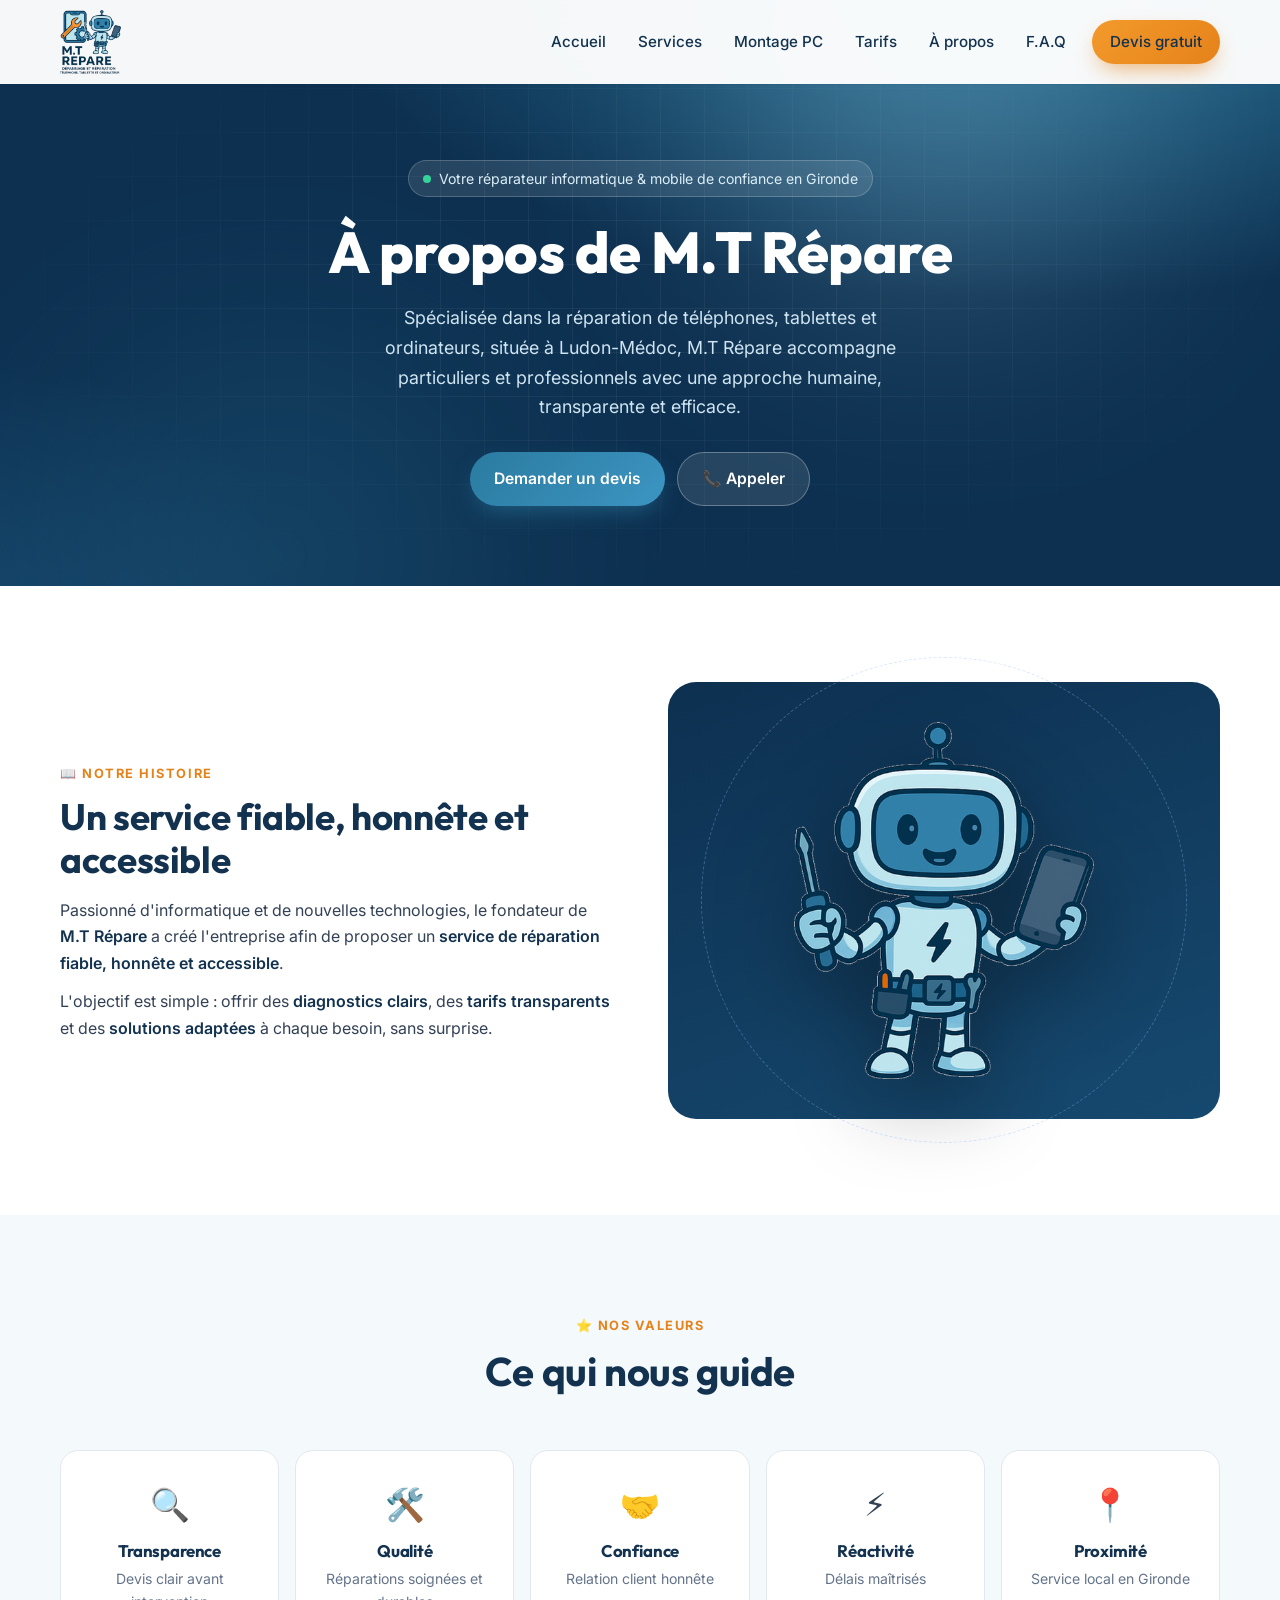
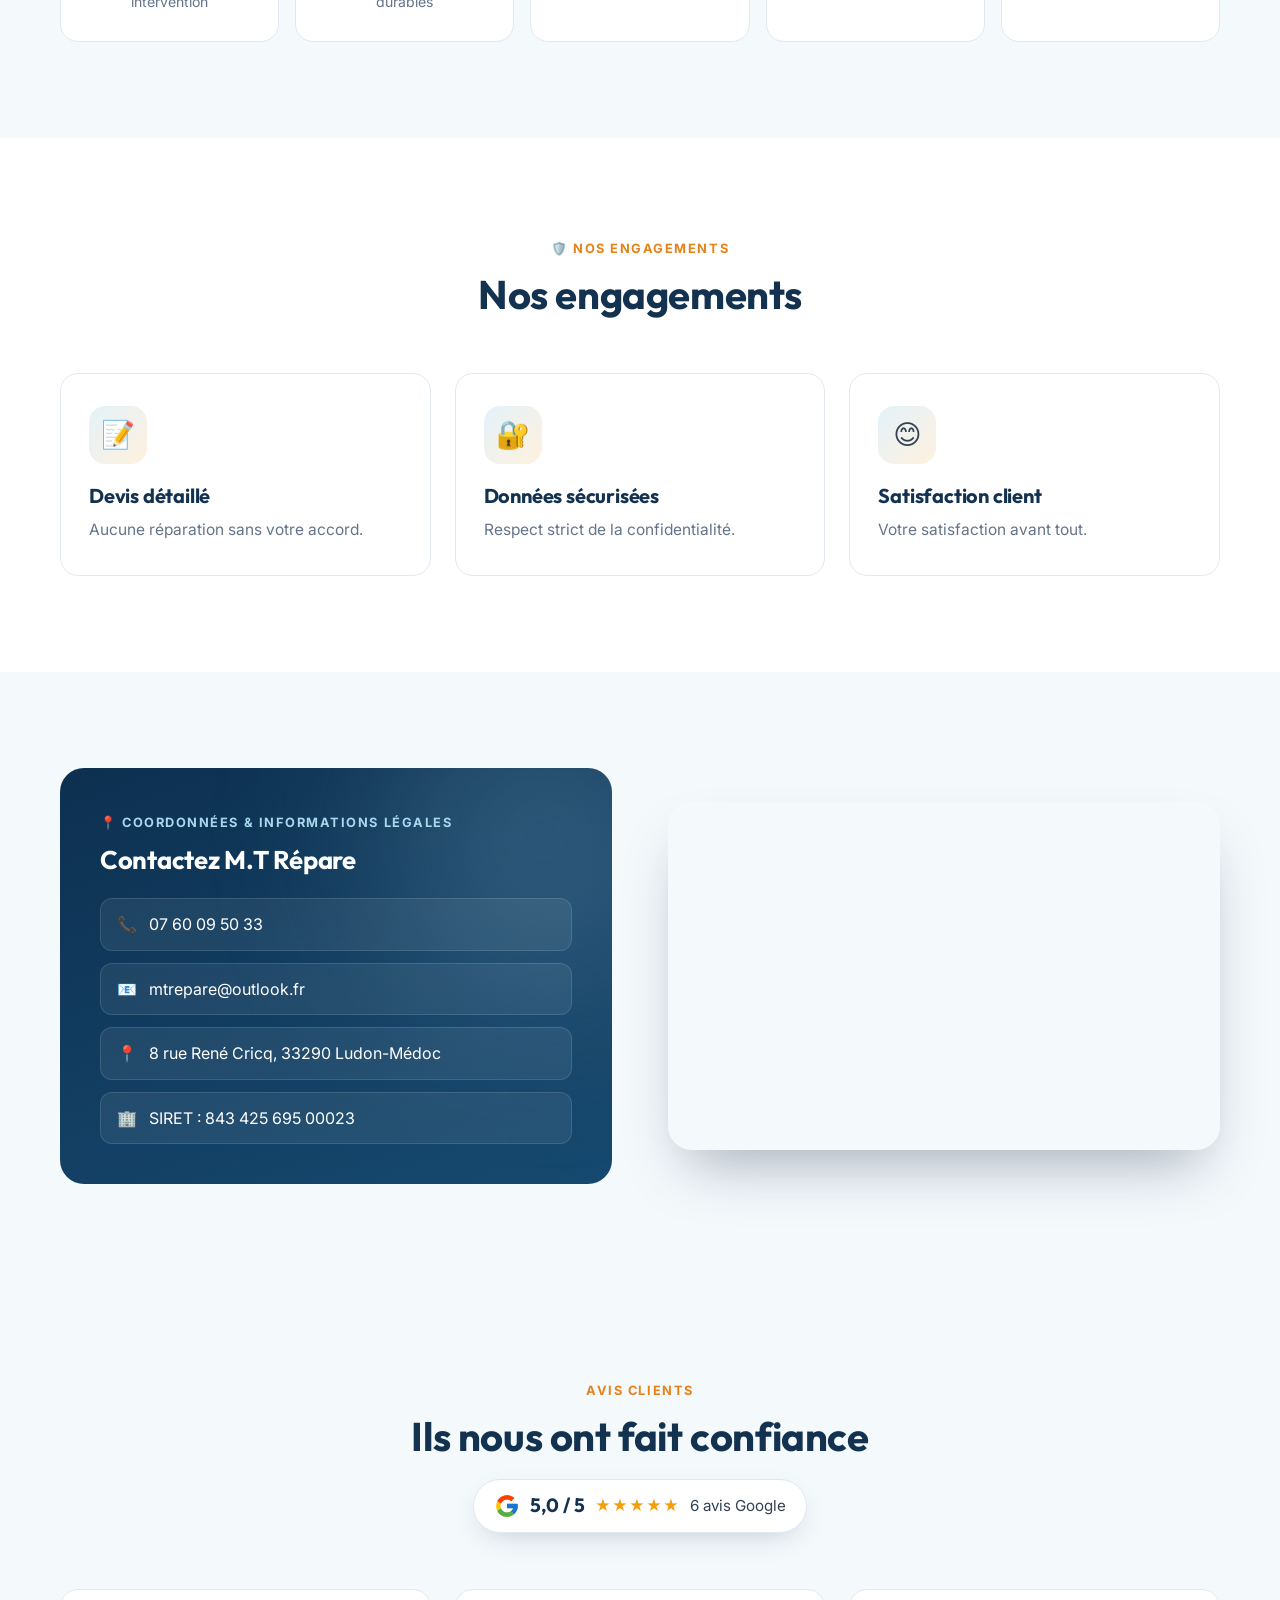
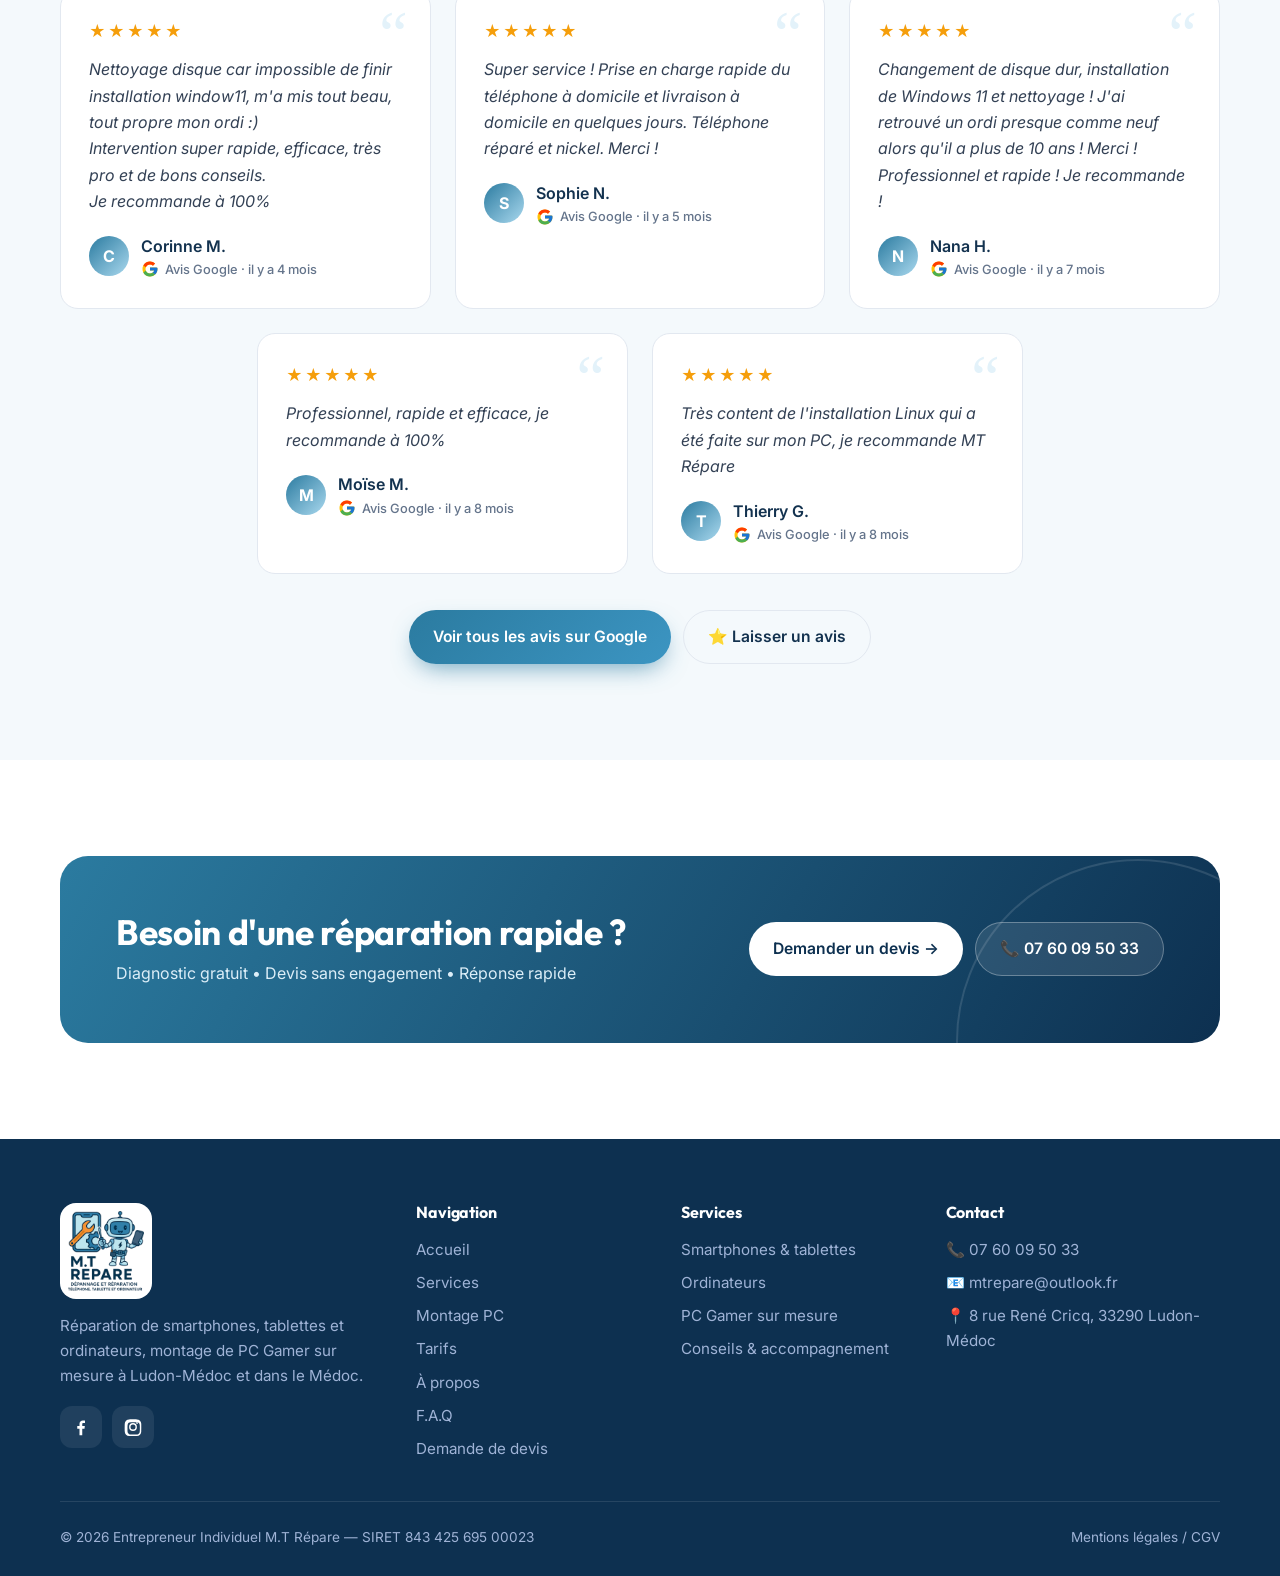
==== commit e70cd336: "Add files via upload" ====
--- a/index.html
+++ b/index.html
@@ -3,14 +3,14 @@
 <head>
 <meta charset="utf-8">
 <meta name="viewport" content="width=device-width, initial-scale=1">
-<title>Réparation Téléphones &amp; PC à Ludon-Médoc | M.T Répare</title>
-<meta name="description" content="M.T Répare est spécialisé dans la réparation de téléphones, ordinateurs et tablettes à Ludon-Médoc et dans le secteur du Médoc. Service fiable et transparent, avec devis gratuit.">
-<link rel="canonical" href="https://www.mtrepare.fr/">
+<title>À propos – Réparateur téléphone &amp; informatique à Ludon-Médoc | M.T Répare</title>
+<meta name="description" content="Découvrez M.T Répare, votre réparateur local à Ludon-Médoc. Diagnostic gratuit, réparations fiables et service de proximité.">
+<link rel="canonical" href="https://www.mtrepare.fr/a-propos">
 <meta property="og:type" content="website">
-<meta property="og:title" content="Réparation Téléphones &amp; PC à Ludon-Médoc | M.T Répare">
-<meta property="og:description" content="M.T Répare est spécialisé dans la réparation de téléphones, ordinateurs et tablettes à Ludon-Médoc et dans le secteur du Médoc. Service fiable et transparent, avec devis gratuit.">
-<meta property="og:url" content="https://www.mtrepare.fr/">
-<meta property="og:image" content="https://www.mtrepare.fr/img/logo-mascotte.png">
+<meta property="og:title" content="À propos – Réparateur téléphone &amp; informatique à Ludon-Médoc | M.T Répare">
+<meta property="og:description" content="Découvrez M.T Répare, votre réparateur local à Ludon-Médoc. Diagnostic gratuit, réparations fiables et service de proximité.">
+<meta property="og:url" content="https://www.mtrepare.fr/a-propos">
+<meta property="og:image" content="https://www.mtrepare.fr/img/mascotte.png">
 <meta name="twitter:card" content="summary_large_image">
 <meta name="theme-color" content="#0B1B3A">
 <link rel="icon" href="/img/mascotte.png">
@@ -26,101 +26,72 @@
 <header class="header">
   <div class="container">
     <a class="brand" href="/" aria-label="M.T Répare — accueil"><img src="/img/logo.png" alt="M.T Répare" width="61" height="64" onerror="this.replaceWith(document.createTextNode('M.T Répare'))"></a>
-    <nav class="nav" aria-label="Menu principal"><a href="/" data-path="/">Accueil</a><a href="/services" data-path="/services">Services</a><a href="/tarifs" data-path="/tarifs">Tarifs</a><a href="/a-propos" data-path="/a-propos">À propos</a><a href="/f-a-q" data-path="/f-a-q">F.A.Q</a><a class="btn btn-accent" href="/devis">Devis gratuit</a></nav>
+    <nav class="nav" aria-label="Menu principal"><a href="/" data-path="/">Accueil</a><a href="/services" data-path="/services">Services</a><a href="/montage-pc" data-path="/montage-pc">Montage PC</a><a href="/tarifs" data-path="/tarifs">Tarifs</a><a href="/a-propos" data-path="/a-propos">À propos</a><a href="/f-a-q" data-path="/f-a-q">F.A.Q</a><a class="btn btn-accent" href="/devis">Devis gratuit</a></nav>
     <button class="burger" aria-label="Ouvrir le menu" aria-expanded="false"><span></span><span></span><span></span></button>
   </div>
 </header>
 <main id="main">
 
-<section class="hero">
+<section class="hero small">
   <div class="glow g1"></div><div class="glow g2"></div>
-  <div class="container hero-grid">
-    <div>
-      <span class="badge"><span class="dot"></span>Réparateur local à Ludon-Médoc</span>
-      <h1>Réparation de <span class="grad rotator" data-words='["smartphone","tablette","PC portable","PC fixe","PC Gamer"]'>smartphone</span><br>dans le Médoc</h1>
-      <p class="lead"><strong style="color:#fff">M.T Répare</strong> vous accompagne pour tous vos besoins en réparation mobile et informatique à Ludon-Médoc et dans le secteur du Médoc, avec une approche simple : <strong style="color:#fff">rapidité, transparence et efficacité</strong>.</p>
-      <div class="cta">
-        <a class="btn btn-accent" href="/devis">Demander un devis gratuit →</a>
-        <a class="btn btn-ghost" href="/tarifs">Voir les tarifs</a>
-      </div>
-      <div class="hero-tags"><span>📱 Smartphones</span><span>💻 Ordinateurs</span><span>🎮 PC Gamer</span><span>⚡ Diagnostic rapide</span></div>
+  <div class="container">
+    <span class="badge"><span class="dot"></span>Votre réparateur informatique &amp; mobile de confiance en Gironde</span>
+    <h1>À propos de M.T Répare</h1>
+    <p class="lead">Spécialisée dans la réparation de téléphones, tablettes et ordinateurs, située à Ludon-Médoc, M.T Répare accompagne particuliers et professionnels avec une approche humaine, transparente et efficace.</p>
+    <div class="cta"><a class="btn btn-primary" href="/devis">Demander un devis</a><a class="btn btn-ghost" href="tel:+33760095033">📞 Appeler</a></div>
+    
+  </div>
+</section>
+<section>
+  <div class="container split">
+    <div class="reveal">
+      <span class="eyebrow">📖 Notre histoire</span>
+      <h2 style="font-size:clamp(1.6rem,3vw,2.3rem);margin-bottom:16px">Un service fiable, honnête et accessible</h2>
+      <p>Passionné d'informatique et de nouvelles technologies, le fondateur de <strong>M.T Répare</strong> a créé l'entreprise afin de proposer un <strong>service de réparation fiable, honnête et accessible</strong>.</p>
+      <p style="margin-top:12px">L'objectif est simple : offrir des <strong>diagnostics clairs</strong>, des <strong>tarifs transparents</strong> et des <strong>solutions adaptées</strong> à chaque besoin, sans surprise.</p>
     </div>
-    <div class="hero-visual">
-      <div class="ring"></div><div class="ring r2"></div>
-      <img class="mascot" src="/img/mascotte.png" alt="La mascotte robot de M.T Répare" width="437" height="520">
-      <div class="chip c1"><span class="ico">🔍</span><span>Diagnostic<small>gratuit*</small></span></div>
-      <div class="chip c2"><span class="ico">🛡️</span><span>Réparations<small>garanties</small></span></div>
-      <div class="chip c3"><span class="ico">⭐</span><span>5 / 5<small>sur Google</small></span></div>
+    <div class="hero-visual reveal d2" style="background:linear-gradient(160deg,var(--navy),var(--navy-2));border-radius:28px;padding:40px">
+      <div class="ring"></div>
+      <img class="mascot" src="/img/mascotte.png" alt="Mascotte M.T Répare" style="width:min(300px,80%)" loading="lazy">
     </div>
   </div>
 </section>
-
-<section class="stats">
+<section class="section-alt">
   <div class="container">
-    <div class="stats-grid reveal">
-      <div class="stat"><b data-count="45" data-suffix=" €">45 €</b><span>de l'heure, tarif transparent</span></div>
-      <div class="stat"><b>0 €</b><span>diagnostic*</span></div>
-      <div class="stat"><b data-count="3" data-suffix=" mois">3 mois</b><span>de garantie sur les réparations</span></div>
-      <div class="stat"><b>5 / 5</b><span>6 avis Google</span></div>
+    <div class="section-head reveal"><span class="eyebrow">⭐ Nos valeurs</span><h2>Ce qui nous guide</h2></div>
+    <div class="values">
+      <div class="value reveal d1"><div class="e">🔍</div><h3>Transparence</h3><p>Devis clair avant intervention</p></div>
+      <div class="value reveal d2"><div class="e">🛠️</div><h3>Qualité</h3><p>Réparations soignées et durables</p></div>
+      <div class="value reveal d3"><div class="e">🤝</div><h3>Confiance</h3><p>Relation client honnête</p></div>
+      <div class="value reveal d4"><div class="e">⚡</div><h3>Réactivité</h3><p>Délais maîtrisés</p></div>
+      <div class="value reveal d4"><div class="e">📍</div><h3>Proximité</h3><p>Service local en Gironde</p></div>
     </div>
   </div>
 </section>
-
 <section>
   <div class="container">
-    <div class="section-head reveal"><span class="eyebrow">Nos services</span><h2>Réparation téléphone &amp; informatique</h2><p>Nous intervenons sur smartphones, PC portables, PC fixes, PC Gamer et tablettes.</p></div>
+    <div class="section-head reveal"><span class="eyebrow">🛡️ Nos engagements</span><h2>Nos engagements</h2></div>
     <div class="cards">
-      <a class="card has-img reveal d1" href="/services#telephone" style="color:inherit">
-        <div class="img"><img src="/img/rep-telephone.jpg" alt="Réparation de smartphone" loading="lazy"></div>
-        <div class="body"><h3>📱 Réparation smartphones</h3><p>Écran cassé, batterie usée, problème de charge ou logiciel ? Nous réparons les <strong>téléphones toutes marques</strong> avec des pièces fiables et des délais rapides.</p><span class="more">Découvrir <i>→</i></span></div>
-      </a>
-      <a class="card has-img reveal d2" href="/services#ordinateur" style="color:inherit">
-        <div class="img"><img src="/img/rep-pc.jpg" alt="Dépannage d'ordinateur" loading="lazy"></div>
-        <div class="body"><h3>💻 Dépannage informatique</h3><p>PC lent, panne matérielle ou souci logiciel ? Nous assurons le <strong>dépannage et la réparation de PC portables et fixes</strong>, pour particuliers et professionnels.</p><span class="more">Découvrir <i>→</i></span></div>
-      </a>
-      <a class="card has-img reveal d3" href="/services#pc-gamer" style="color:inherit">
-        <div class="img"><img src="/img/montage-pc.jpg" alt="Montage de PC Gamer sur mesure" loading="lazy" style="object-position:40% 50%"></div>
-        <div class="body"><h3>🎮 PC Gamer sur mesure</h3><p>Envie d'un PC performant et adapté à vos jeux ? Nous réalisons le <strong>montage de PC Gamer et PC bureautique sur mesure</strong>, selon votre budget et vos besoins.</p><span class="more">Découvrir <i>→</i></span></div>
-      </a>
+      <div class="card reveal d1"><div class="icon">📝</div><h3>Devis détaillé</h3><p>Aucune réparation sans votre accord.</p></div>
+      <div class="card reveal d2"><div class="icon">🔐</div><h3>Données sécurisées</h3><p>Respect strict de la confidentialité.</p></div>
+      <div class="card reveal d3"><div class="icon">😊</div><h3>Satisfaction client</h3><p>Votre satisfaction avant tout.</p></div>
     </div>
   </div>
 </section>
-
-<section class="section-alt">
+<section class="section-alt" id="contact">
   <div class="container split">
-    <div class="reveal">
-      <span class="eyebrow">Pourquoi nous choisir</span>
-      <h2 style="font-size:clamp(1.7rem,3.5vw,2.4rem)">Pourquoi choisir M.T Répare ?</h2>
-      <ul class="checklist">
-        <li><span class="tick">✓</span><span>Diagnostic rapide et <strong>devis gratuit</strong></span></li>
-        <li><span class="tick">✓</span><span>Réparateur <strong>local à Ludon-Médoc</strong></span></li>
-        <li><span class="tick">✓</span><span>Pièces de qualité et réparations fiables</span></li>
-        <li><span class="tick">✓</span><span>Conseils clairs et transparents</span></li>
-        <li><span class="tick">✓</span><span>Appareils <strong>reconditionnés testés et garantis</strong></span></li>
-      </ul>
-    </div>
-    <div class="panel reveal d2">
-      <span class="eyebrow" style="color:var(--cyan)">📍 Un réparateur de proximité</span>
-      <h3>Installé à Ludon-Médoc, nous intervenons dans tout le Médoc.</h3>
-      <p>Nous privilégions un service humain, rapide et efficace, au plus proche de vos besoins.</p>
+    <div class="panel reveal">
+      <span class="eyebrow" style="color:var(--cyan)">📍 Coordonnées &amp; informations légales</span>
+      <h3>Contactez M.T Répare</h3>
       <div class="meta">
         <a href="tel:+33760095033">📞 <span>07 60 09 50 33</span></a>
         <a href="mailto:mtrepare@outlook.fr">📧 <span>mtrepare@outlook.fr</span></a>
         <div>📍 <span>8 rue René Cricq, 33290 Ludon-Médoc</span></div>
+        <div>🏢 <span>SIRET : 843 425 695 00023</span></div>
       </div>
     </div>
-  </div>
-</section>
-
-<section>
-  <div class="container">
-    <div class="section-head reveal"><span class="eyebrow">Comment ça marche</span><h2>Une intervention en 4 étapes</h2><p>Aucune réparation sans votre accord.</p></div>
-    <div class="steps">
-      <div class="bar"></div>
-      <div class="step"><div class="num">📩</div><h3>1. Prise de contact</h3><p>Demande de devis en ligne ou contact direct</p></div>
-      <div class="step"><div class="num">🔍</div><h3>2. Diagnostic</h3><p>Analyse précise de la panne</p></div>
-      <div class="step"><div class="num">📝</div><h3>3. Devis détaillé</h3><p>Validation avant toute réparation</p></div>
-      <div class="step"><div class="num">🛠️</div><h3>4. Intervention</h3><p>Réparation rapide et professionnelle</p></div>
+    <div class="reveal d2" style="border-radius:24px;overflow:hidden;box-shadow:var(--shadow-lg);min-height:340px">
+      <iframe title="Plan d'accès M.T Répare" src="https://www.google.com/maps?q=8+rue+Ren%C3%A9+Cricq,+33290+Ludon-M%C3%A9doc&output=embed" style="border:0;width:100%;height:100%;min-height:340px" loading="lazy" referrerpolicy="no-referrer-when-downgrade"></iframe>
     </div>
   </div>
 </section>
@@ -139,13 +110,11 @@
 <section class="cta-band">
   <div class="container">
     <div class="cta-box reveal">
-      <div><h2>Besoin d'une réparation rapide ?</h2><p>Obtenez votre devis gratuit en quelques clics.</p></div>
+      <div><h2>Besoin d'une réparation rapide ?</h2><p>Diagnostic gratuit • Devis sans engagement • Réponse rapide</p></div>
       <div class="actions"><a class="btn btn-light" href="/devis">Demander un devis →</a><a class="btn btn-ghost" href="tel:+33760095033">📞 07 60 09 50 33</a></div>
     </div>
   </div>
 </section>
-<p class="container" style="font-size:.8rem;color:var(--muted);padding-bottom:24px">* Diagnostic gratuit sous réserve d'acceptation du devis.</p>
-
 </main>
 <footer class="footer">
   <div class="container">
@@ -160,14 +129,14 @@
       </div>
       <div>
         <h4>Navigation</h4>
-        <ul><li><a href="/">Accueil</a></li><li><a href="/services">Services</a></li><li><a href="/tarifs">Tarifs</a></li><li><a href="/a-propos">À propos</a></li><li><a href="/f-a-q">F.A.Q</a></li><li><a href="/devis">Demande de devis</a></li></ul>
+        <ul><li><a href="/">Accueil</a></li><li><a href="/services">Services</a></li><li><a href="/montage-pc">Montage PC</a></li><li><a href="/tarifs">Tarifs</a></li><li><a href="/a-propos">À propos</a></li><li><a href="/f-a-q">F.A.Q</a></li><li><a href="/devis">Demande de devis</a></li></ul>
       </div>
       <div>
         <h4>Services</h4>
         <ul>
           <li><a href="/services#telephone">Smartphones &amp; tablettes</a></li>
           <li><a href="/services#ordinateur">Ordinateurs</a></li>
-          <li><a href="/services#pc-gamer">PC Gamer sur mesure</a></li>
+          <li><a href="/montage-pc">PC Gamer sur mesure</a></li>
           <li><a href="/services#conseils">Conseils &amp; accompagnement</a></li>
         </ul>
       </div>
@@ -188,6 +157,7 @@
 </footer>
 <a class="fab" href="tel:+33760095033" aria-label="Appeler M.T Répare">📞</a>
 <button class="to-top" aria-label="Revenir en haut">↑</button>
+<script src="/assets/config.js"></script>
 <script src="/assets/main.js" defer></script>
 </body>
 </html>
--- a/assets/style.css
+++ b/assets/style.css
@@ -368,3 +368,11 @@
 
 @media (max-width:900px){.reviews .review{flex-basis:calc((100% - 24px)/2)}}
 @media (max-width:640px){.reviews .review{flex-basis:100%}}
+
+/* Liste des villes (code postal) */
+.city-field{position:relative}
+.city-list{position:absolute;left:0;right:0;top:calc(100% - 4px);z-index:20;list-style:none;margin:0;padding:6px;background:#fff;border:1px solid var(--line);border-radius:12px;box-shadow:var(--shadow-lg);max-height:240px;overflow:auto}
+.city-list li{padding:10px 12px;border-radius:8px;cursor:pointer;color:var(--ink);font-weight:500}
+.city-list li:hover,.city-list li:focus{background:#EAF4FA;color:var(--blue);outline:0}
+.city-list li.msg{cursor:default;color:var(--muted);font-weight:400;font-size:.85rem;padding:6px 12px}
+.city-list li.msg:hover{background:none;color:var(--muted)}
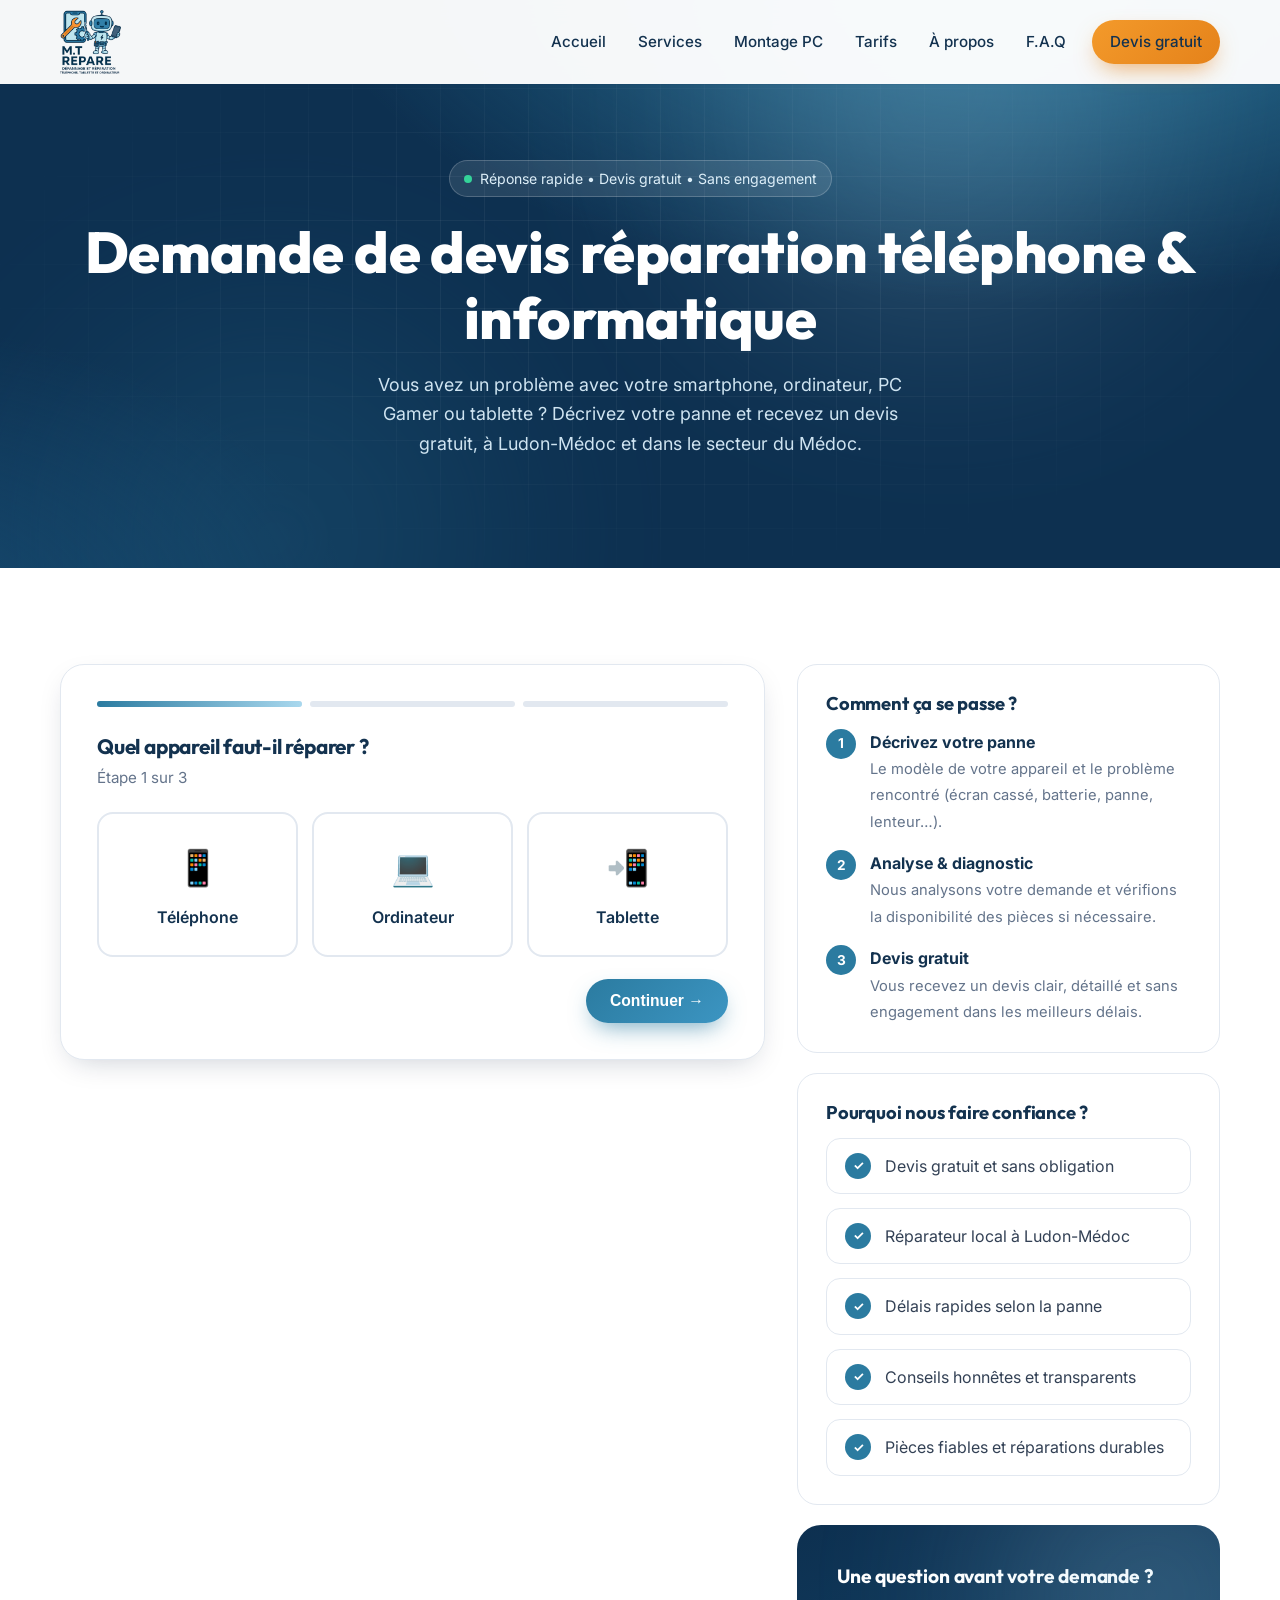
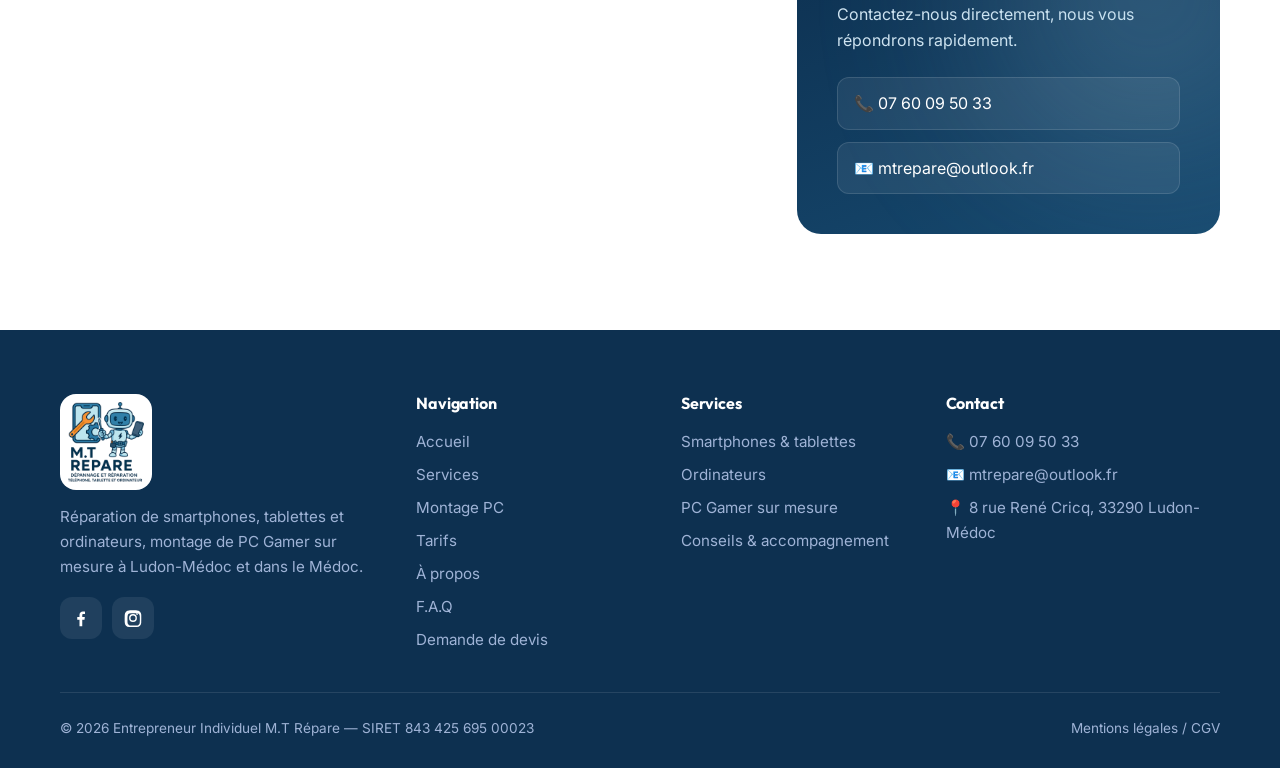
==== commit fea1b1eb: "Add files via upload" ====
--- a/index.html
+++ b/index.html
@@ -3,14 +3,14 @@
 <head>
 <meta charset="utf-8">
 <meta name="viewport" content="width=device-width, initial-scale=1">
-<title>À propos – Réparateur téléphone &amp; informatique à Ludon-Médoc | M.T Répare</title>
-<meta name="description" content="Découvrez M.T Répare, votre réparateur local à Ludon-Médoc. Diagnostic gratuit, réparations fiables et service de proximité.">
-<link rel="canonical" href="https://www.mtrepare.fr/a-propos">
+<title>Demande de devis gratuit | M.T Répare Ludon-Médoc</title>
+<meta name="description" content="Demandez votre devis gratuit et sans engagement pour la réparation de votre smartphone, tablette, ordinateur ou PC Gamer à Ludon-Médoc et dans le Médoc.">
+<link rel="canonical" href="https://www.mtrepare.fr/devis">
 <meta property="og:type" content="website">
-<meta property="og:title" content="À propos – Réparateur téléphone &amp; informatique à Ludon-Médoc | M.T Répare">
-<meta property="og:description" content="Découvrez M.T Répare, votre réparateur local à Ludon-Médoc. Diagnostic gratuit, réparations fiables et service de proximité.">
-<meta property="og:url" content="https://www.mtrepare.fr/a-propos">
-<meta property="og:image" content="https://www.mtrepare.fr/img/mascotte.png">
+<meta property="og:title" content="Demande de devis gratuit | M.T Répare Ludon-Médoc">
+<meta property="og:description" content="Demandez votre devis gratuit et sans engagement pour la réparation de votre smartphone, tablette, ordinateur ou PC Gamer à Ludon-Médoc et dans le Médoc.">
+<meta property="og:url" content="https://www.mtrepare.fr/devis">
+<meta property="og:image" content="https://www.mtrepare.fr/img/logo-mascotte.png">
 <meta name="twitter:card" content="summary_large_image">
 <meta name="theme-color" content="#0B1B3A">
 <link rel="icon" href="/img/mascotte.png">
@@ -35,84 +35,92 @@
 <section class="hero small">
   <div class="glow g1"></div><div class="glow g2"></div>
   <div class="container">
-    <span class="badge"><span class="dot"></span>Votre réparateur informatique &amp; mobile de confiance en Gironde</span>
-    <h1>À propos de M.T Répare</h1>
-    <p class="lead">Spécialisée dans la réparation de téléphones, tablettes et ordinateurs, située à Ludon-Médoc, M.T Répare accompagne particuliers et professionnels avec une approche humaine, transparente et efficace.</p>
-    <div class="cta"><a class="btn btn-primary" href="/devis">Demander un devis</a><a class="btn btn-ghost" href="tel:+33760095033">📞 Appeler</a></div>
+    <span class="badge"><span class="dot"></span>Réponse rapide • Devis gratuit • Sans engagement</span>
+    <h1>Demande de devis réparation téléphone &amp; informatique</h1>
+    <p class="lead">Vous avez un problème avec votre smartphone, ordinateur, PC Gamer ou tablette ? Décrivez votre panne et recevez un devis gratuit, à Ludon-Médoc et dans le secteur du Médoc.</p>
+    
     
   </div>
 </section>
 <section>
-  <div class="container split">
-    <div class="reveal">
-      <span class="eyebrow">📖 Notre histoire</span>
-      <h2 style="font-size:clamp(1.6rem,3vw,2.3rem);margin-bottom:16px">Un service fiable, honnête et accessible</h2>
-      <p>Passionné d'informatique et de nouvelles technologies, le fondateur de <strong>M.T Répare</strong> a créé l'entreprise afin de proposer un <strong>service de réparation fiable, honnête et accessible</strong>.</p>
-      <p style="margin-top:12px">L'objectif est simple : offrir des <strong>diagnostics clairs</strong>, des <strong>tarifs transparents</strong> et des <strong>solutions adaptées</strong> à chaque besoin, sans surprise.</p>
-    </div>
-    <div class="hero-visual reveal d2" style="background:linear-gradient(160deg,var(--navy),var(--navy-2));border-radius:28px;padding:40px">
-      <div class="ring"></div>
-      <img class="mascot" src="/img/mascotte.png" alt="Mascotte M.T Répare" style="width:min(300px,80%)" loading="lazy">
-    </div>
-  </div>
-</section>
-<section class="section-alt">
-  <div class="container">
-    <div class="section-head reveal"><span class="eyebrow">⭐ Nos valeurs</span><h2>Ce qui nous guide</h2></div>
-    <div class="values">
-      <div class="value reveal d1"><div class="e">🔍</div><h3>Transparence</h3><p>Devis clair avant intervention</p></div>
-      <div class="value reveal d2"><div class="e">🛠️</div><h3>Qualité</h3><p>Réparations soignées et durables</p></div>
-      <div class="value reveal d3"><div class="e">🤝</div><h3>Confiance</h3><p>Relation client honnête</p></div>
-      <div class="value reveal d4"><div class="e">⚡</div><h3>Réactivité</h3><p>Délais maîtrisés</p></div>
-      <div class="value reveal d4"><div class="e">📍</div><h3>Proximité</h3><p>Service local en Gironde</p></div>
-    </div>
-  </div>
-</section>
-<section>
-  <div class="container">
-    <div class="section-head reveal"><span class="eyebrow">🛡️ Nos engagements</span><h2>Nos engagements</h2></div>
-    <div class="cards">
-      <div class="card reveal d1"><div class="icon">📝</div><h3>Devis détaillé</h3><p>Aucune réparation sans votre accord.</p></div>
-      <div class="card reveal d2"><div class="icon">🔐</div><h3>Données sécurisées</h3><p>Respect strict de la confidentialité.</p></div>
-      <div class="card reveal d3"><div class="icon">😊</div><h3>Satisfaction client</h3><p>Votre satisfaction avant tout.</p></div>
-    </div>
-  </div>
-</section>
-<section class="section-alt" id="contact">
-  <div class="container split">
-    <div class="panel reveal">
-      <span class="eyebrow" style="color:var(--cyan)">📍 Coordonnées &amp; informations légales</span>
-      <h3>Contactez M.T Répare</h3>
-      <div class="meta">
-        <a href="tel:+33760095033">📞 <span>07 60 09 50 33</span></a>
-        <a href="mailto:mtrepare@outlook.fr">📧 <span>mtrepare@outlook.fr</span></a>
-        <div>📍 <span>8 rue René Cricq, 33290 Ludon-Médoc</span></div>
-        <div>🏢 <span>SIRET : 843 425 695 00023</span></div>
+  <div class="container form-wrap">
+    <form id="devis-form" class="form-card reveal" action="https://api.web3forms.com/submit" method="POST" novalidate>
+      <input type="hidden" name="access_key" value="">
+      <input type="hidden" name="from_name" value="Site M.T Répare">
+      <input type="checkbox" name="botcheck" class="hp" tabindex="-1" autocomplete="off" aria-hidden="true">
+      <div class="progress" aria-hidden="true"><span class="done"></span><span></span><span></span></div>
+      <div class="form-body">
+        <div class="fstep active">
+          <h3>Quel appareil faut-il réparer ?</h3>
+          <p class="sub">Étape 1 sur 3</p>
+          <div class="devices">
+            <div class="device"><input type="radio" name="appareil" id="d-tel" value="Téléphone" required><label for="d-tel"><span class="e">📱</span>Téléphone</label></div>
+            <div class="device"><input type="radio" name="appareil" id="d-pc" value="Ordinateur"><label for="d-pc"><span class="e">💻</span>Ordinateur</label></div>
+            <div class="device"><input type="radio" name="appareil" id="d-tab" value="Tablette"><label for="d-tab"><span class="e">📲</span>Tablette</label></div>
+          </div>
+          <p class="device-err" style="display:none;color:#E11D48;font-size:.85rem;margin-top:10px">Choisissez un type d'appareil.</p>
+          <div class="form-nav" style="justify-content:flex-end;margin-top:22px"><button type="button" class="btn btn-primary" data-next>Continuer →</button></div>
+        </div>
+        <div class="fstep">
+          <h3>Décrivez votre panne</h3>
+          <p class="sub">Étape 2 sur 3 — modèle de l'appareil et problème rencontré</p>
+          <div class="field"><label for="modele">Marque et modèle</label><input id="modele" name="modele" placeholder="Ex. : iPhone 13, Samsung Galaxy A54, PC portable HP…"></div>
+          <div class="field"><label for="description">Description de la demande <span class="req">*</span></label>
+            <div class="chips"><button type="button">Écran cassé</button><button type="button">Batterie</button><button type="button">Ne charge plus</button><button type="button">Lenteur</button><button type="button">Ne s'allume plus</button><button type="button">Son / micro / caméra</button><button type="button">Transfert de données</button><button type="button">Montage PC</button></div>
+            <textarea id="description" name="description" required placeholder="Expliquez le problème rencontré…"></textarea><span class="err">Merci de décrire votre demande.</span></div>
+          <div class="form-nav"><button type="button" class="btn btn-back" data-prev>← Retour</button><button type="button" class="btn btn-primary" data-next>Continuer →</button></div>
+        </div>
+        <div class="fstep">
+          <h3>Vos coordonnées</h3>
+          <p class="sub">Étape 3 sur 3 — pour vous envoyer votre devis</p>
+          <div class="field"><label for="name">Nom Prénom <span class="req">*</span></label><input id="name" name="name" required autocomplete="name"><span class="err">Champ obligatoire.</span></div>
+          <div class="grid2">
+            <div class="field"><label for="email">Adresse e-mail <span class="req">*</span></label><input id="email" name="email" type="email" required autocomplete="email"><span class="err">Adresse e-mail invalide.</span></div>
+            <div class="field"><label for="telephone">Téléphone <span class="req">*</span></label><input id="telephone" name="telephone" type="tel" required autocomplete="tel" pattern="[0-9 +.\(\)\-]{8,}"><span class="err">Numéro invalide.</span></div>
+          </div>
+          <div class="field"><label for="adresse">Adresse postale <span class="req">*</span></label><input id="adresse" name="adresse" required autocomplete="address-line1" placeholder="N° et nom de rue"><span class="err">Champ obligatoire.</span></div>
+          <div class="grid2">
+            <div class="field"><label for="cp">Code postal <span class="req">*</span></label><input id="cp" name="code_postal" inputmode="numeric" maxlength="5" pattern="[0-9]{5}" required autocomplete="postal-code" placeholder="Ex. : 33290"><span class="err">Code postal à 5 chiffres.</span></div>
+            <div class="field city-field"><label for="ville">Ville <span class="req">*</span></label><input id="ville" name="ville" required autocomplete="address-level2" placeholder="Saisissez d'abord le code postal"><span class="err">Choisissez votre ville.</span>
+              <ul class="city-list" id="city-list" role="listbox" hidden></ul></div>
+          </div>
+          <div class="summary"></div>
+          <div class="form-nav"><button type="button" class="btn btn-back" data-prev>← Retour</button><button type="submit" class="btn btn-primary">Envoyer ma demande ✓</button></div>
+          <p class="consent">Vos informations servent uniquement à établir votre devis et ne sont jamais transmises à des tiers.</p>
+        </div>
       </div>
-    </div>
-    <div class="reveal d2" style="border-radius:24px;overflow:hidden;box-shadow:var(--shadow-lg);min-height:340px">
-      <iframe title="Plan d'accès M.T Répare" src="https://www.google.com/maps?q=8+rue+Ren%C3%A9+Cricq,+33290+Ludon-M%C3%A9doc&output=embed" style="border:0;width:100%;height:100%;min-height:340px" loading="lazy" referrerpolicy="no-referrer-when-downgrade"></iframe>
-    </div>
-  </div>
-</section>
-
-<section class="section-alt">
-  <div class="container">
-    <div class="section-head reveal"><span class="eyebrow">Avis clients</span><h2>Ils nous ont fait confiance</h2>
-      <a class="gbadge" href="https://www.google.com/search?q=M.T+R%C3%A9pare+Ludon-M%C3%A9doc" target="_blank" rel="noopener"><svg viewBox="0 0 48 48" width="26" height="26" aria-hidden="true"><path fill="#FFC107" d="M43.6 20.5H42V20H24v8h11.3C33.7 32.7 29.2 36 24 36c-6.6 0-12-5.4-12-12s5.4-12 12-12c3.1 0 5.8 1.2 7.9 3.1l5.7-5.7C34 6.1 29.3 4 24 4 12.9 4 4 12.9 4 24s8.9 20 20 20 20-8.9 20-20c0-1.3-.1-2.4-.4-3.5z"/><path fill="#FF3D00" d="M6.3 14.7l6.6 4.8C14.7 15.1 19 12 24 12c3.1 0 5.8 1.2 7.9 3.1l5.7-5.7C34 6.1 29.3 4 24 4 16.3 4 9.7 8.3 6.3 14.7z"/><path fill="#4CAF50" d="M24 44c5.2 0 9.9-2 13.4-5.2l-6.2-5.2C29.2 35.1 26.7 36 24 36c-5.2 0-9.6-3.3-11.3-7.9l-6.5 5C9.5 39.6 16.2 44 24 44z"/><path fill="#1976D2" d="M43.6 20.5H42V20H24v8h11.3c-.8 2.2-2.2 4.2-4.1 5.6l6.2 5.2C37 39.2 44 34 44 24c0-1.3-.1-2.4-.4-3.5z"/></svg><b>5,0 / 5</b><span class="stars">★★★★★</span><span>6 avis Google</span></a>
-    </div>
-    <div class="reviews"><div class="review reveal d1"><span class="q">“</span><div class="stars">★★★★★</div><p>Nettoyage disque car impossible de finir installation window11, m'a mis tout beau, tout propre mon ordi :)<br>Intervention super rapide, efficace, très pro et de bons conseils.<br>Je recommande à 100%</p><div class="who"><span class="av">C</span><span>Corinne M.<small class="src"><svg viewBox="0 0 48 48" width="18" height="18" aria-hidden="true"><path fill="#FFC107" d="M43.6 20.5H42V20H24v8h11.3C33.7 32.7 29.2 36 24 36c-6.6 0-12-5.4-12-12s5.4-12 12-12c3.1 0 5.8 1.2 7.9 3.1l5.7-5.7C34 6.1 29.3 4 24 4 12.9 4 4 12.9 4 24s8.9 20 20 20 20-8.9 20-20c0-1.3-.1-2.4-.4-3.5z"/><path fill="#FF3D00" d="M6.3 14.7l6.6 4.8C14.7 15.1 19 12 24 12c3.1 0 5.8 1.2 7.9 3.1l5.7-5.7C34 6.1 29.3 4 24 4 16.3 4 9.7 8.3 6.3 14.7z"/><path fill="#4CAF50" d="M24 44c5.2 0 9.9-2 13.4-5.2l-6.2-5.2C29.2 35.1 26.7 36 24 36c-5.2 0-9.6-3.3-11.3-7.9l-6.5 5C9.5 39.6 16.2 44 24 44z"/><path fill="#1976D2" d="M43.6 20.5H42V20H24v8h11.3c-.8 2.2-2.2 4.2-4.1 5.6l6.2 5.2C37 39.2 44 34 44 24c0-1.3-.1-2.4-.4-3.5z"/></svg> Avis Google · il y a 4 mois</small></span></div></div><div class="review reveal d2"><span class="q">“</span><div class="stars">★★★★★</div><p>Super service ! Prise en charge rapide du téléphone à domicile et livraison à domicile en quelques jours. Téléphone réparé et nickel. Merci !</p><div class="who"><span class="av">S</span><span>Sophie N.<small class="src"><svg viewBox="0 0 48 48" width="18" height="18" aria-hidden="true"><path fill="#FFC107" d="M43.6 20.5H42V20H24v8h11.3C33.7 32.7 29.2 36 24 36c-6.6 0-12-5.4-12-12s5.4-12 12-12c3.1 0 5.8 1.2 7.9 3.1l5.7-5.7C34 6.1 29.3 4 24 4 12.9 4 4 12.9 4 24s8.9 20 20 20 20-8.9 20-20c0-1.3-.1-2.4-.4-3.5z"/><path fill="#FF3D00" d="M6.3 14.7l6.6 4.8C14.7 15.1 19 12 24 12c3.1 0 5.8 1.2 7.9 3.1l5.7-5.7C34 6.1 29.3 4 24 4 16.3 4 9.7 8.3 6.3 14.7z"/><path fill="#4CAF50" d="M24 44c5.2 0 9.9-2 13.4-5.2l-6.2-5.2C29.2 35.1 26.7 36 24 36c-5.2 0-9.6-3.3-11.3-7.9l-6.5 5C9.5 39.6 16.2 44 24 44z"/><path fill="#1976D2" d="M43.6 20.5H42V20H24v8h11.3c-.8 2.2-2.2 4.2-4.1 5.6l6.2 5.2C37 39.2 44 34 44 24c0-1.3-.1-2.4-.4-3.5z"/></svg> Avis Google · il y a 5 mois</small></span></div></div><div class="review reveal d3"><span class="q">“</span><div class="stars">★★★★★</div><p>Changement de disque dur, installation de Windows 11 et nettoyage ! J'ai retrouvé un ordi presque comme neuf alors qu'il a plus de 10 ans ! Merci !<br>Professionnel et rapide ! Je recommande !</p><div class="who"><span class="av">N</span><span>Nana H.<small class="src"><svg viewBox="0 0 48 48" width="18" height="18" aria-hidden="true"><path fill="#FFC107" d="M43.6 20.5H42V20H24v8h11.3C33.7 32.7 29.2 36 24 36c-6.6 0-12-5.4-12-12s5.4-12 12-12c3.1 0 5.8 1.2 7.9 3.1l5.7-5.7C34 6.1 29.3 4 24 4 12.9 4 4 12.9 4 24s8.9 20 20 20 20-8.9 20-20c0-1.3-.1-2.4-.4-3.5z"/><path fill="#FF3D00" d="M6.3 14.7l6.6 4.8C14.7 15.1 19 12 24 12c3.1 0 5.8 1.2 7.9 3.1l5.7-5.7C34 6.1 29.3 4 24 4 16.3 4 9.7 8.3 6.3 14.7z"/><path fill="#4CAF50" d="M24 44c5.2 0 9.9-2 13.4-5.2l-6.2-5.2C29.2 35.1 26.7 36 24 36c-5.2 0-9.6-3.3-11.3-7.9l-6.5 5C9.5 39.6 16.2 44 24 44z"/><path fill="#1976D2" d="M43.6 20.5H42V20H24v8h11.3c-.8 2.2-2.2 4.2-4.1 5.6l6.2 5.2C37 39.2 44 34 44 24c0-1.3-.1-2.4-.4-3.5z"/></svg> Avis Google · il y a 7 mois</small></span></div></div><div class="review reveal d1"><span class="q">“</span><div class="stars">★★★★★</div><p>Professionnel, rapide et efficace, je recommande à 100%</p><div class="who"><span class="av">M</span><span>Moïse M.<small class="src"><svg viewBox="0 0 48 48" width="18" height="18" aria-hidden="true"><path fill="#FFC107" d="M43.6 20.5H42V20H24v8h11.3C33.7 32.7 29.2 36 24 36c-6.6 0-12-5.4-12-12s5.4-12 12-12c3.1 0 5.8 1.2 7.9 3.1l5.7-5.7C34 6.1 29.3 4 24 4 12.9 4 4 12.9 4 24s8.9 20 20 20 20-8.9 20-20c0-1.3-.1-2.4-.4-3.5z"/><path fill="#FF3D00" d="M6.3 14.7l6.6 4.8C14.7 15.1 19 12 24 12c3.1 0 5.8 1.2 7.9 3.1l5.7-5.7C34 6.1 29.3 4 24 4 16.3 4 9.7 8.3 6.3 14.7z"/><path fill="#4CAF50" d="M24 44c5.2 0 9.9-2 13.4-5.2l-6.2-5.2C29.2 35.1 26.7 36 24 36c-5.2 0-9.6-3.3-11.3-7.9l-6.5 5C9.5 39.6 16.2 44 24 44z"/><path fill="#1976D2" d="M43.6 20.5H42V20H24v8h11.3c-.8 2.2-2.2 4.2-4.1 5.6l6.2 5.2C37 39.2 44 34 44 24c0-1.3-.1-2.4-.4-3.5z"/></svg> Avis Google · il y a 8 mois</small></span></div></div><div class="review reveal d2"><span class="q">“</span><div class="stars">★★★★★</div><p>Très content de l'installation Linux qui a été faite sur mon PC, je recommande MT Répare</p><div class="who"><span class="av">T</span><span>Thierry G.<small class="src"><svg viewBox="0 0 48 48" width="18" height="18" aria-hidden="true"><path fill="#FFC107" d="M43.6 20.5H42V20H24v8h11.3C33.7 32.7 29.2 36 24 36c-6.6 0-12-5.4-12-12s5.4-12 12-12c3.1 0 5.8 1.2 7.9 3.1l5.7-5.7C34 6.1 29.3 4 24 4 12.9 4 4 12.9 4 24s8.9 20 20 20 20-8.9 20-20c0-1.3-.1-2.4-.4-3.5z"/><path fill="#FF3D00" d="M6.3 14.7l6.6 4.8C14.7 15.1 19 12 24 12c3.1 0 5.8 1.2 7.9 3.1l5.7-5.7C34 6.1 29.3 4 24 4 16.3 4 9.7 8.3 6.3 14.7z"/><path fill="#4CAF50" d="M24 44c5.2 0 9.9-2 13.4-5.2l-6.2-5.2C29.2 35.1 26.7 36 24 36c-5.2 0-9.6-3.3-11.3-7.9l-6.5 5C9.5 39.6 16.2 44 24 44z"/><path fill="#1976D2" d="M43.6 20.5H42V20H24v8h11.3c-.8 2.2-2.2 4.2-4.1 5.6l6.2 5.2C37 39.2 44 34 44 24c0-1.3-.1-2.4-.4-3.5z"/></svg> Avis Google · il y a 8 mois</small></span></div></div></div>
-    <div class="reviews-cta reveal"><a class="btn btn-primary" href="https://www.google.com/search?q=M.T+R%C3%A9pare+Ludon-M%C3%A9doc" target="_blank" rel="noopener">Voir tous les avis sur Google</a><a class="btn btn-back" href="https://g.page/r/CeWvv-VzhUriEBM/review" target="_blank" rel="noopener">⭐ Laisser un avis</a></div>
-  </div>
-</section>
-<section style="padding-top:96px;padding-bottom:0"></section>
-
-<section class="cta-band">
-  <div class="container">
-    <div class="cta-box reveal">
-      <div><h2>Besoin d'une réparation rapide ?</h2><p>Diagnostic gratuit • Devis sans engagement • Réponse rapide</p></div>
-      <div class="actions"><a class="btn btn-light" href="/devis">Demander un devis →</a><a class="btn btn-ghost" href="tel:+33760095033">📞 07 60 09 50 33</a></div>
-    </div>
+      <div class="success">
+        <div class="big">✅</div>
+        <h3>Demande envoyée !</h3>
+        <p style="color:var(--muted);margin-top:8px">Merci, nous revenons vers vous rapidement avec votre devis gratuit.</p>
+        <a class="btn btn-primary" style="margin-top:20px" href="/">Retour à l'accueil</a>
+      </div>
+    </form>
+    <aside>
+      <div class="side-card reveal d1">
+        <h3>Comment ça se passe ?</h3>
+        <ol>
+          <li><div><b>Décrivez votre panne</b><span>Le modèle de votre appareil et le problème rencontré (écran cassé, batterie, panne, lenteur…).</span></div></li>
+          <li><div><b>Analyse &amp; diagnostic</b><span>Nous analysons votre demande et vérifions la disponibilité des pièces si nécessaire.</span></div></li>
+          <li><div><b>Devis gratuit</b><span>Vous recevez un devis clair, détaillé et sans engagement dans les meilleurs délais.</span></div></li>
+        </ol>
+      </div>
+      <div class="side-card reveal d2">
+        <h3>Pourquoi nous faire confiance ?</h3>
+        <ul class="checklist" style="margin-top:0">
+          <li><span class="tick">✓</span><span>Devis gratuit et sans obligation</span></li>
+          <li><span class="tick">✓</span><span>Réparateur local à Ludon-Médoc</span></li>
+          <li><span class="tick">✓</span><span>Délais rapides selon la panne</span></li>
+          <li><span class="tick">✓</span><span>Conseils honnêtes et transparents</span></li>
+          <li><span class="tick">✓</span><span>Pièces fiables et réparations durables</span></li>
+        </ul>
+      </div>
+      <div class="panel reveal d3">
+        <h3 style="font-size:1.2rem">Une question avant votre demande ?</h3>
+        <p>Contactez-nous directement, nous vous répondrons rapidement.</p>
+        <div class="meta"><a href="tel:+33760095033">📞 07 60 09 50 33</a><a href="mailto:mtrepare@outlook.fr">📧 mtrepare@outlook.fr</a></div>
+      </div>
+    </aside>
   </div>
 </section>
 </main>
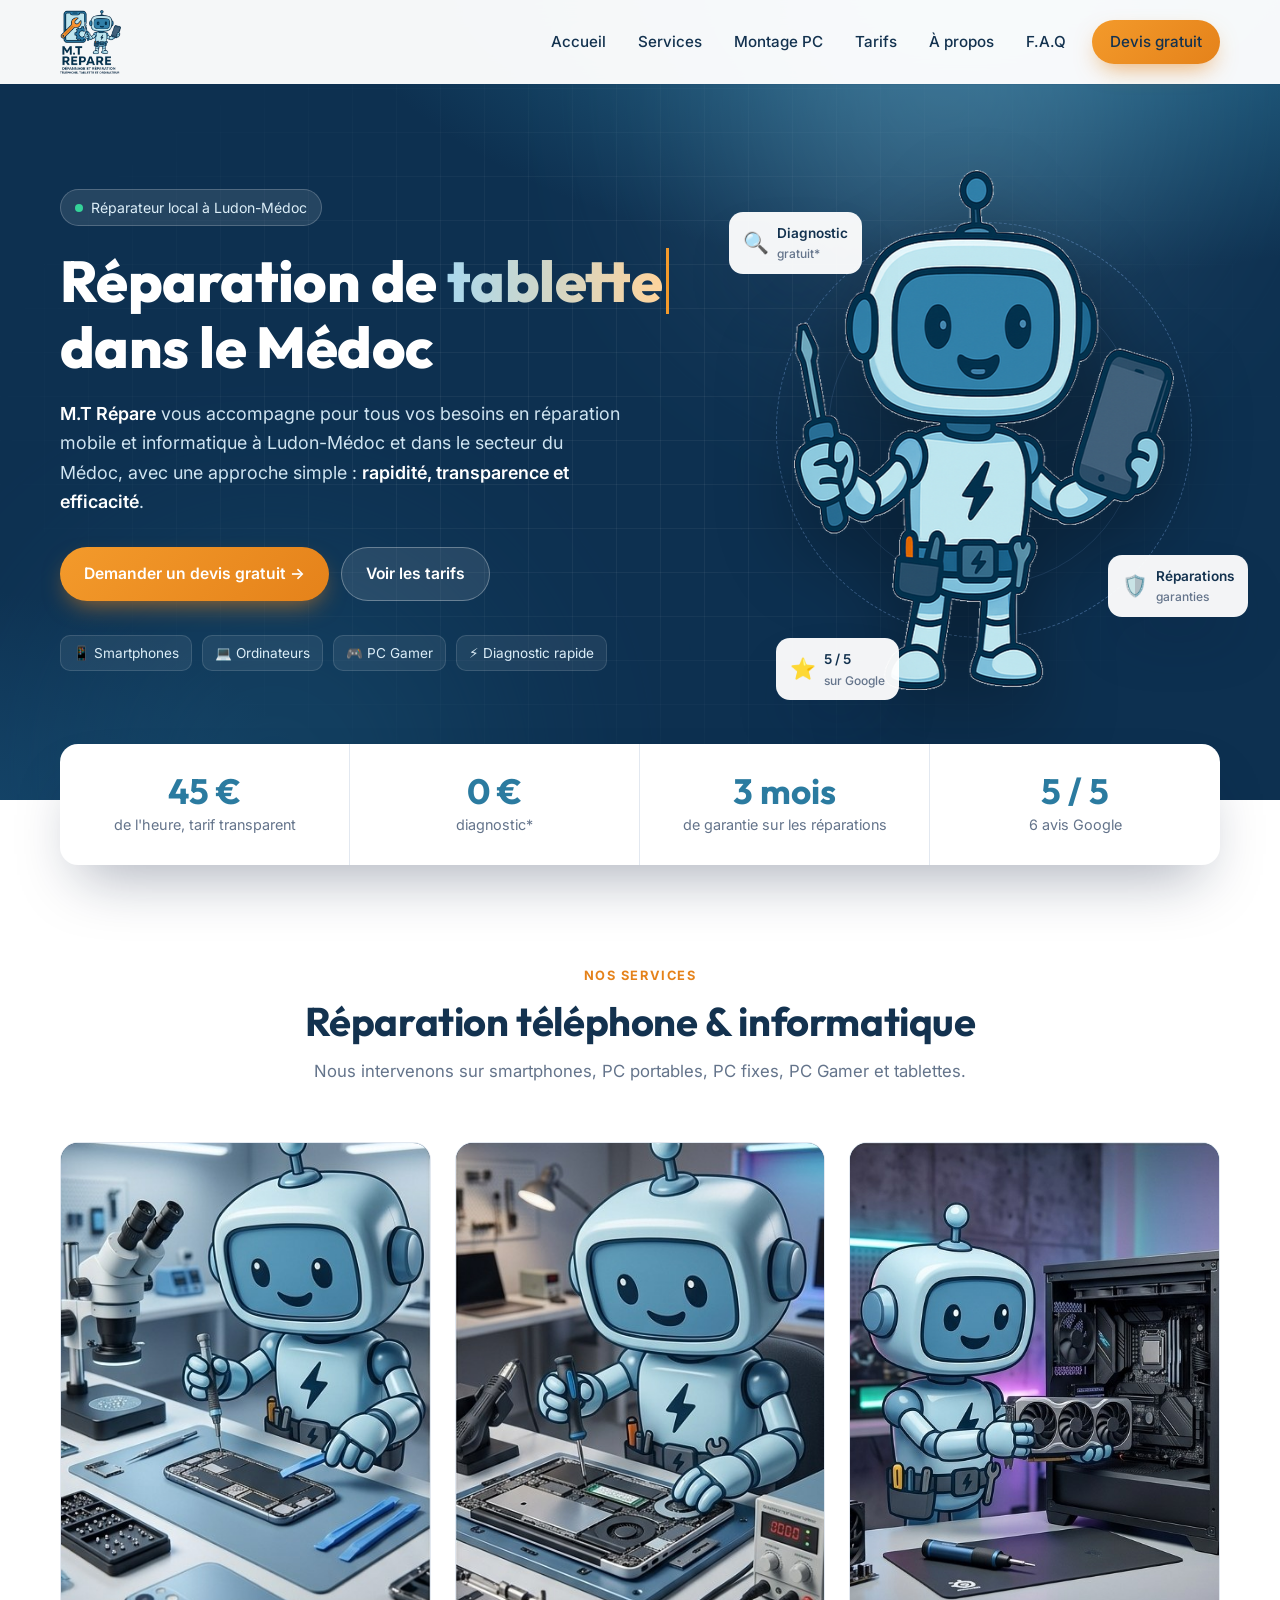
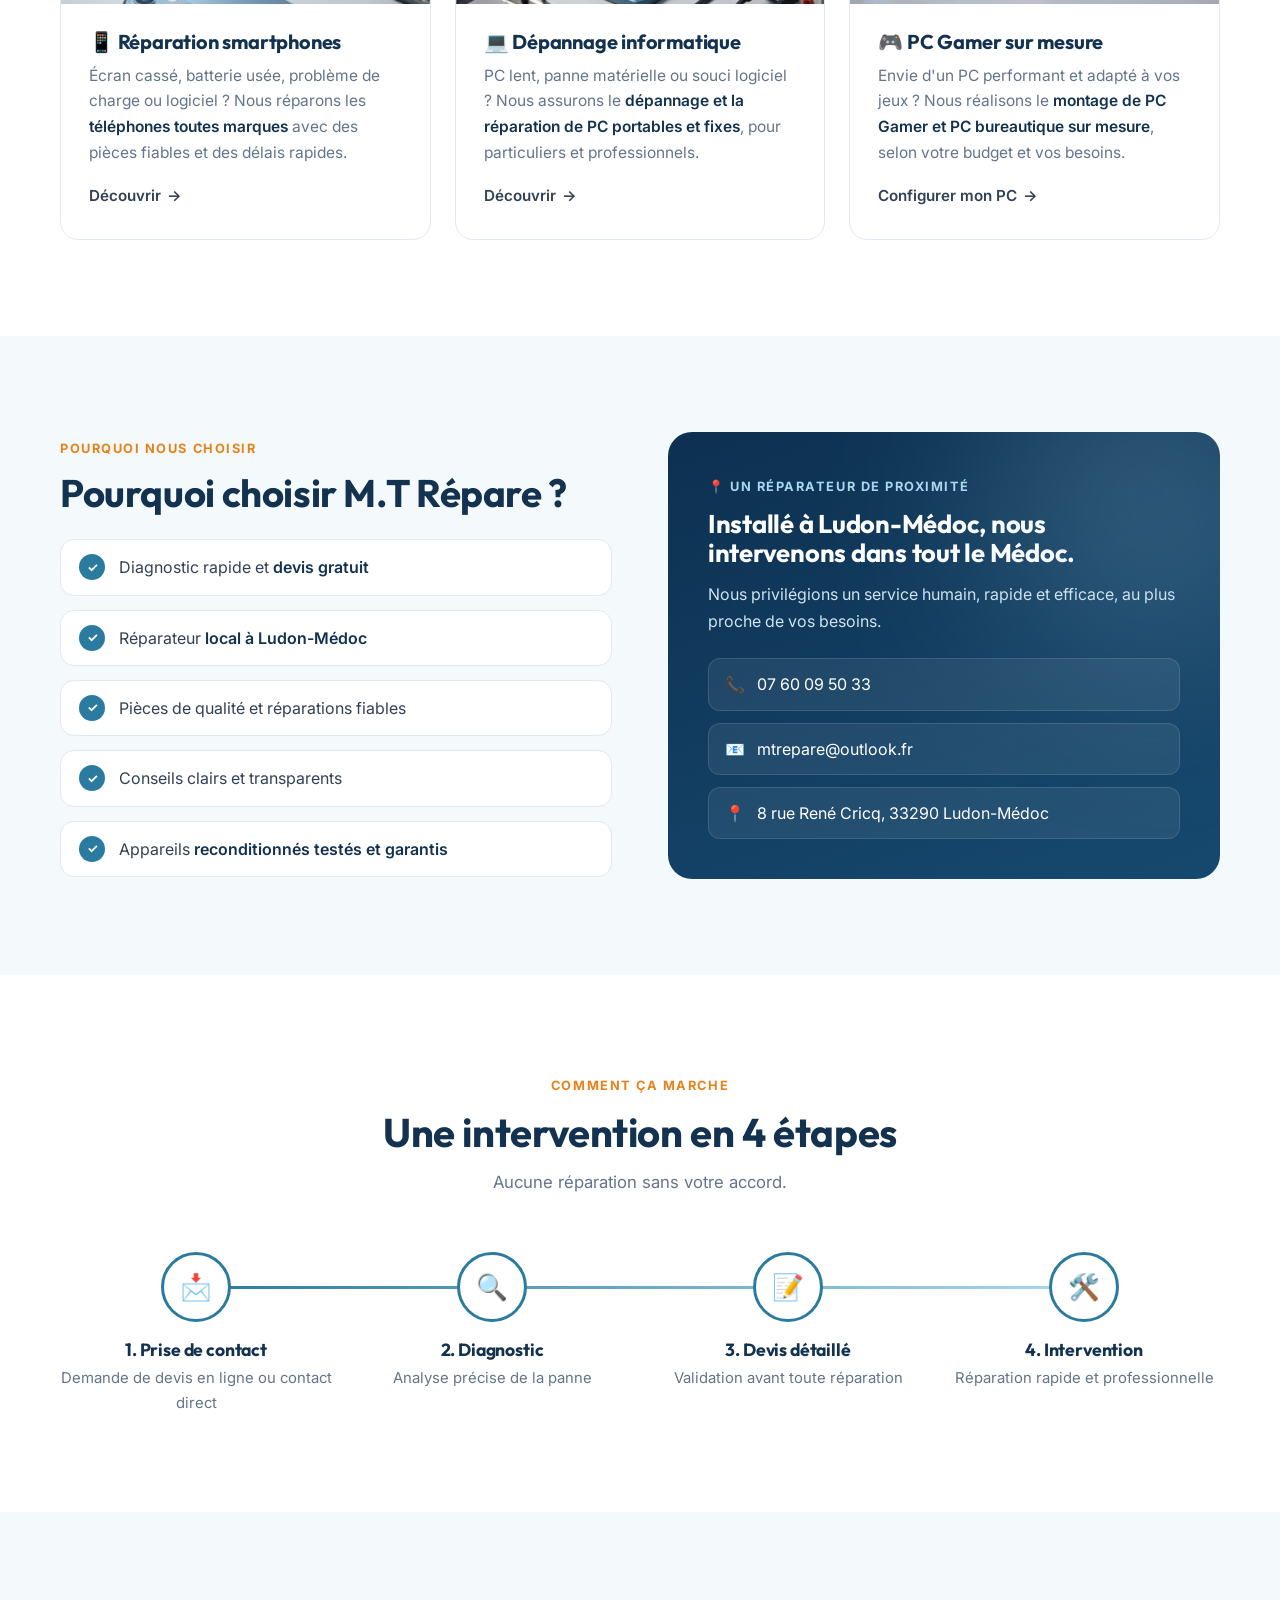
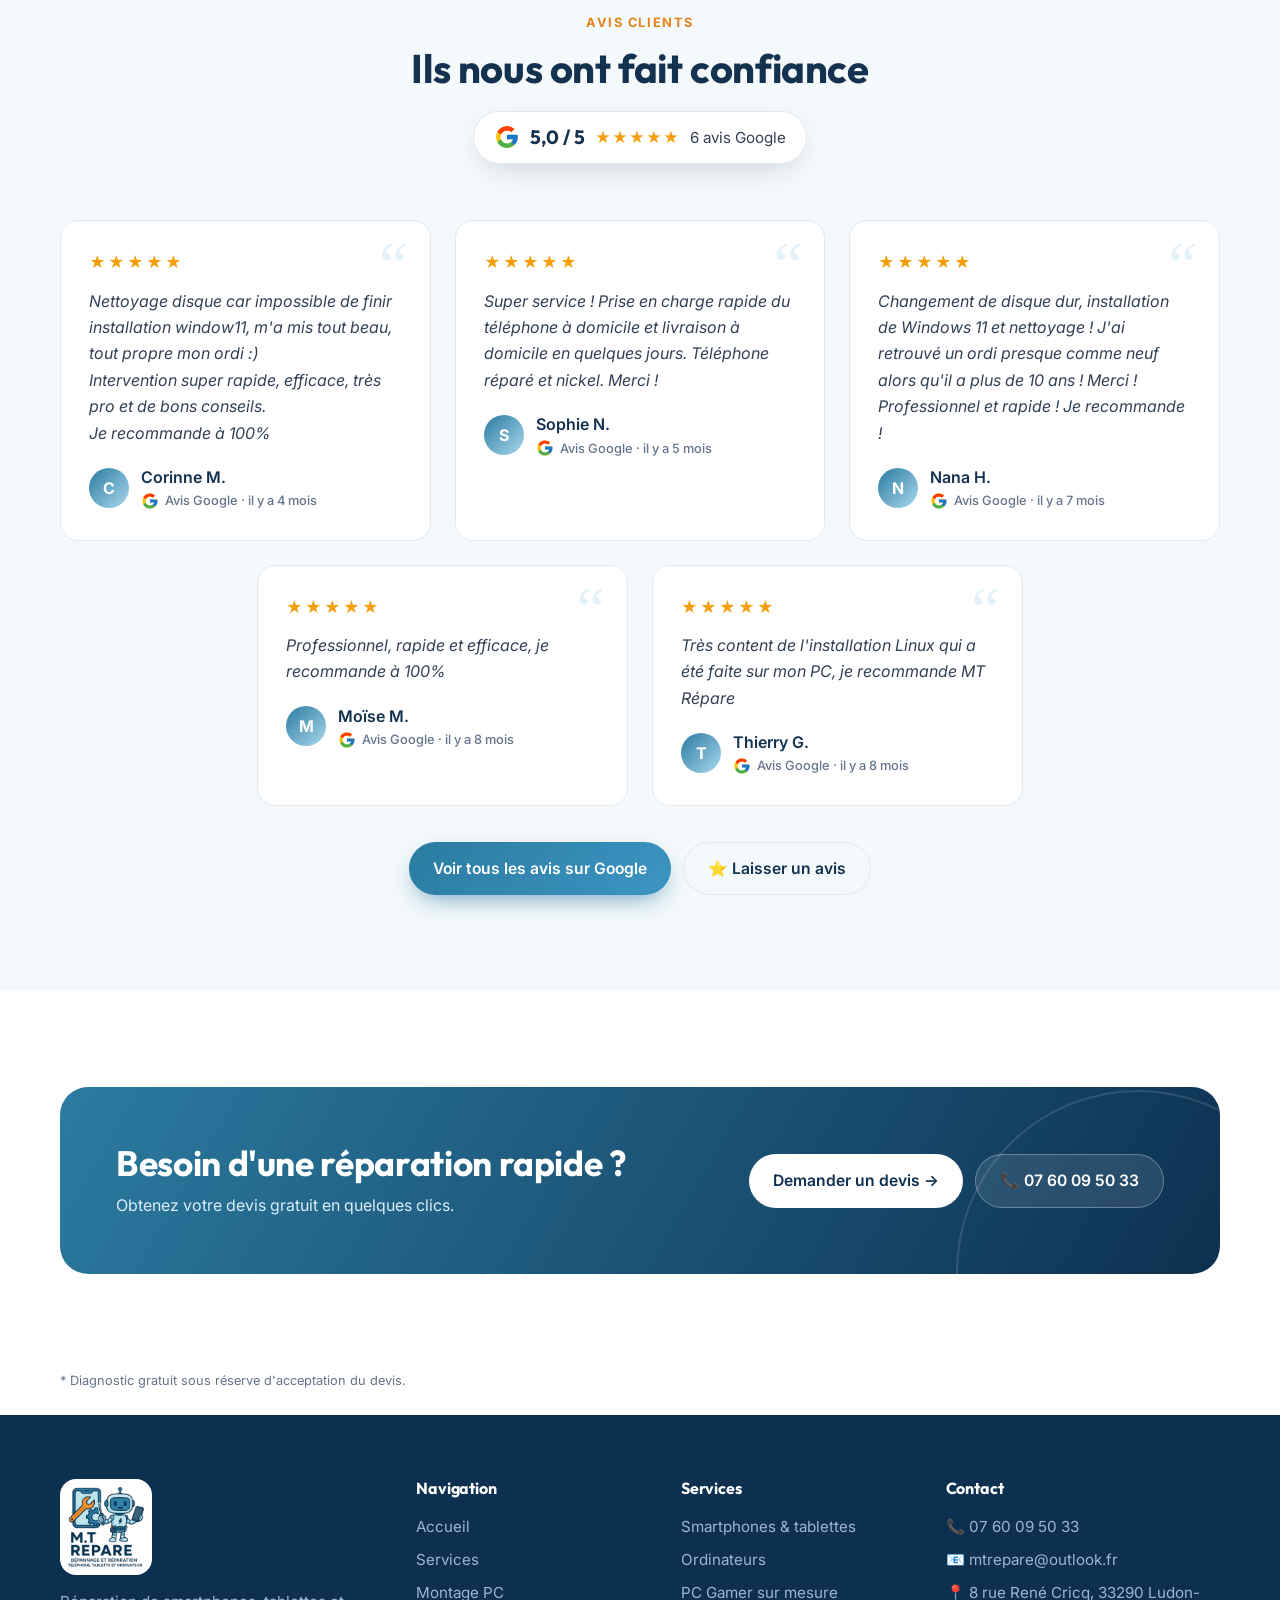
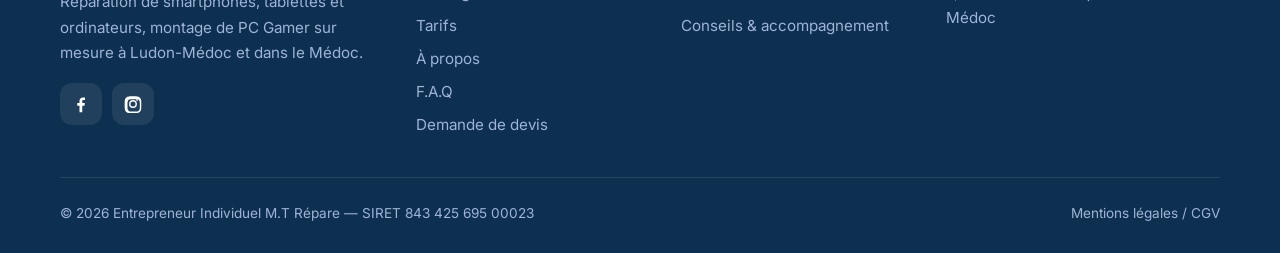
==== commit 0370874f: "remise en ordre" ====
--- a/index.html
+++ b/index.html
@@ -3,13 +3,13 @@
 <head>
 <meta charset="utf-8">
 <meta name="viewport" content="width=device-width, initial-scale=1">
-<title>Demande de devis gratuit | M.T Répare Ludon-Médoc</title>
-<meta name="description" content="Demandez votre devis gratuit et sans engagement pour la réparation de votre smartphone, tablette, ordinateur ou PC Gamer à Ludon-Médoc et dans le Médoc.">
-<link rel="canonical" href="https://www.mtrepare.fr/devis">
+<title>Réparation Téléphones &amp; PC à Ludon-Médoc | M.T Répare</title>
+<meta name="description" content="M.T Répare est spécialisé dans la réparation de téléphones, ordinateurs et tablettes à Ludon-Médoc et dans le secteur du Médoc. Service fiable et transparent, avec devis gratuit.">
+<link rel="canonical" href="https://www.mtrepare.fr/">
 <meta property="og:type" content="website">
-<meta property="og:title" content="Demande de devis gratuit | M.T Répare Ludon-Médoc">
-<meta property="og:description" content="Demandez votre devis gratuit et sans engagement pour la réparation de votre smartphone, tablette, ordinateur ou PC Gamer à Ludon-Médoc et dans le Médoc.">
-<meta property="og:url" content="https://www.mtrepare.fr/devis">
+<meta property="og:title" content="Réparation Téléphones &amp; PC à Ludon-Médoc | M.T Répare">
+<meta property="og:description" content="M.T Répare est spécialisé dans la réparation de téléphones, ordinateurs et tablettes à Ludon-Médoc et dans le secteur du Médoc. Service fiable et transparent, avec devis gratuit.">
+<meta property="og:url" content="https://www.mtrepare.fr/">
 <meta property="og:image" content="https://www.mtrepare.fr/img/logo-mascotte.png">
 <meta name="twitter:card" content="summary_large_image">
 <meta name="theme-color" content="#0B1B3A">
@@ -32,97 +32,120 @@
 </header>
 <main id="main">
 
-<section class="hero small">
+<section class="hero">
   <div class="glow g1"></div><div class="glow g2"></div>
-  <div class="container">
-    <span class="badge"><span class="dot"></span>Réponse rapide • Devis gratuit • Sans engagement</span>
-    <h1>Demande de devis réparation téléphone &amp; informatique</h1>
-    <p class="lead">Vous avez un problème avec votre smartphone, ordinateur, PC Gamer ou tablette ? Décrivez votre panne et recevez un devis gratuit, à Ludon-Médoc et dans le secteur du Médoc.</p>
-    
-    
+  <div class="container hero-grid">
+    <div>
+      <span class="badge"><span class="dot"></span>Réparateur local à Ludon-Médoc</span>
+      <h1>Réparation de <span class="grad rotator" data-words='["smartphone","tablette","PC portable","PC fixe","PC Gamer"]'>smartphone</span><br>dans le Médoc</h1>
+      <p class="lead"><strong style="color:#fff">M.T Répare</strong> vous accompagne pour tous vos besoins en réparation mobile et informatique à Ludon-Médoc et dans le secteur du Médoc, avec une approche simple : <strong style="color:#fff">rapidité, transparence et efficacité</strong>.</p>
+      <div class="cta">
+        <a class="btn btn-accent" href="/devis">Demander un devis gratuit →</a>
+        <a class="btn btn-ghost" href="/tarifs">Voir les tarifs</a>
+      </div>
+      <div class="hero-tags"><span>📱 Smartphones</span><span>💻 Ordinateurs</span><span>🎮 PC Gamer</span><span>⚡ Diagnostic rapide</span></div>
+    </div>
+    <div class="hero-visual">
+      <div class="ring"></div><div class="ring r2"></div>
+      <img class="mascot" src="/img/mascotte.png" alt="La mascotte robot de M.T Répare" width="437" height="520">
+      <div class="chip c1"><span class="ico">🔍</span><span>Diagnostic<small>gratuit*</small></span></div>
+      <div class="chip c2"><span class="ico">🛡️</span><span>Réparations<small>garanties</small></span></div>
+      <div class="chip c3"><span class="ico">⭐</span><span>5 / 5<small>sur Google</small></span></div>
+    </div>
   </div>
 </section>
-<section>
-  <div class="container form-wrap">
-    <form id="devis-form" class="form-card reveal" action="https://api.web3forms.com/submit" method="POST" novalidate>
-      <input type="hidden" name="access_key" value="">
-      <input type="hidden" name="from_name" value="Site M.T Répare">
-      <input type="checkbox" name="botcheck" class="hp" tabindex="-1" autocomplete="off" aria-hidden="true">
-      <div class="progress" aria-hidden="true"><span class="done"></span><span></span><span></span></div>
-      <div class="form-body">
-        <div class="fstep active">
-          <h3>Quel appareil faut-il réparer ?</h3>
-          <p class="sub">Étape 1 sur 3</p>
-          <div class="devices">
-            <div class="device"><input type="radio" name="appareil" id="d-tel" value="Téléphone" required><label for="d-tel"><span class="e">📱</span>Téléphone</label></div>
-            <div class="device"><input type="radio" name="appareil" id="d-pc" value="Ordinateur"><label for="d-pc"><span class="e">💻</span>Ordinateur</label></div>
-            <div class="device"><input type="radio" name="appareil" id="d-tab" value="Tablette"><label for="d-tab"><span class="e">📲</span>Tablette</label></div>
-          </div>
-          <p class="device-err" style="display:none;color:#E11D48;font-size:.85rem;margin-top:10px">Choisissez un type d'appareil.</p>
-          <div class="form-nav" style="justify-content:flex-end;margin-top:22px"><button type="button" class="btn btn-primary" data-next>Continuer →</button></div>
-        </div>
-        <div class="fstep">
-          <h3>Décrivez votre panne</h3>
-          <p class="sub">Étape 2 sur 3 — modèle de l'appareil et problème rencontré</p>
-          <div class="field"><label for="modele">Marque et modèle</label><input id="modele" name="modele" placeholder="Ex. : iPhone 13, Samsung Galaxy A54, PC portable HP…"></div>
-          <div class="field"><label for="description">Description de la demande <span class="req">*</span></label>
-            <div class="chips"><button type="button">Écran cassé</button><button type="button">Batterie</button><button type="button">Ne charge plus</button><button type="button">Lenteur</button><button type="button">Ne s'allume plus</button><button type="button">Son / micro / caméra</button><button type="button">Transfert de données</button><button type="button">Montage PC</button></div>
-            <textarea id="description" name="description" required placeholder="Expliquez le problème rencontré…"></textarea><span class="err">Merci de décrire votre demande.</span></div>
-          <div class="form-nav"><button type="button" class="btn btn-back" data-prev>← Retour</button><button type="button" class="btn btn-primary" data-next>Continuer →</button></div>
-        </div>
-        <div class="fstep">
-          <h3>Vos coordonnées</h3>
-          <p class="sub">Étape 3 sur 3 — pour vous envoyer votre devis</p>
-          <div class="field"><label for="name">Nom Prénom <span class="req">*</span></label><input id="name" name="name" required autocomplete="name"><span class="err">Champ obligatoire.</span></div>
-          <div class="grid2">
-            <div class="field"><label for="email">Adresse e-mail <span class="req">*</span></label><input id="email" name="email" type="email" required autocomplete="email"><span class="err">Adresse e-mail invalide.</span></div>
-            <div class="field"><label for="telephone">Téléphone <span class="req">*</span></label><input id="telephone" name="telephone" type="tel" required autocomplete="tel" pattern="[0-9 +.\(\)\-]{8,}"><span class="err">Numéro invalide.</span></div>
-          </div>
-          <div class="field"><label for="adresse">Adresse postale <span class="req">*</span></label><input id="adresse" name="adresse" required autocomplete="address-line1" placeholder="N° et nom de rue"><span class="err">Champ obligatoire.</span></div>
-          <div class="grid2">
-            <div class="field"><label for="cp">Code postal <span class="req">*</span></label><input id="cp" name="code_postal" inputmode="numeric" maxlength="5" pattern="[0-9]{5}" required autocomplete="postal-code" placeholder="Ex. : 33290"><span class="err">Code postal à 5 chiffres.</span></div>
-            <div class="field city-field"><label for="ville">Ville <span class="req">*</span></label><input id="ville" name="ville" required autocomplete="address-level2" placeholder="Saisissez d'abord le code postal"><span class="err">Choisissez votre ville.</span>
-              <ul class="city-list" id="city-list" role="listbox" hidden></ul></div>
-          </div>
-          <div class="summary"></div>
-          <div class="form-nav"><button type="button" class="btn btn-back" data-prev>← Retour</button><button type="submit" class="btn btn-primary">Envoyer ma demande ✓</button></div>
-          <p class="consent">Vos informations servent uniquement à établir votre devis et ne sont jamais transmises à des tiers.</p>
-        </div>
-      </div>
-      <div class="success">
-        <div class="big">✅</div>
-        <h3>Demande envoyée !</h3>
-        <p style="color:var(--muted);margin-top:8px">Merci, nous revenons vers vous rapidement avec votre devis gratuit.</p>
-        <a class="btn btn-primary" style="margin-top:20px" href="/">Retour à l'accueil</a>
-      </div>
-    </form>
-    <aside>
-      <div class="side-card reveal d1">
-        <h3>Comment ça se passe ?</h3>
-        <ol>
-          <li><div><b>Décrivez votre panne</b><span>Le modèle de votre appareil et le problème rencontré (écran cassé, batterie, panne, lenteur…).</span></div></li>
-          <li><div><b>Analyse &amp; diagnostic</b><span>Nous analysons votre demande et vérifions la disponibilité des pièces si nécessaire.</span></div></li>
-          <li><div><b>Devis gratuit</b><span>Vous recevez un devis clair, détaillé et sans engagement dans les meilleurs délais.</span></div></li>
-        </ol>
-      </div>
-      <div class="side-card reveal d2">
-        <h3>Pourquoi nous faire confiance ?</h3>
-        <ul class="checklist" style="margin-top:0">
-          <li><span class="tick">✓</span><span>Devis gratuit et sans obligation</span></li>
-          <li><span class="tick">✓</span><span>Réparateur local à Ludon-Médoc</span></li>
-          <li><span class="tick">✓</span><span>Délais rapides selon la panne</span></li>
-          <li><span class="tick">✓</span><span>Conseils honnêtes et transparents</span></li>
-          <li><span class="tick">✓</span><span>Pièces fiables et réparations durables</span></li>
-        </ul>
-      </div>
-      <div class="panel reveal d3">
-        <h3 style="font-size:1.2rem">Une question avant votre demande ?</h3>
-        <p>Contactez-nous directement, nous vous répondrons rapidement.</p>
-        <div class="meta"><a href="tel:+33760095033">📞 07 60 09 50 33</a><a href="mailto:mtrepare@outlook.fr">📧 mtrepare@outlook.fr</a></div>
-      </div>
-    </aside>
+
+<section class="stats">
+  <div class="container">
+    <div class="stats-grid reveal">
+      <div class="stat"><b data-count="45" data-suffix=" €">45 €</b><span>de l'heure, tarif transparent</span></div>
+      <div class="stat"><b>0 €</b><span>diagnostic*</span></div>
+      <div class="stat"><b data-count="3" data-suffix=" mois">3 mois</b><span>de garantie sur les réparations</span></div>
+      <div class="stat"><b>5 / 5</b><span>6 avis Google</span></div>
+    </div>
   </div>
 </section>
+
+<section>
+  <div class="container">
+    <div class="section-head reveal"><span class="eyebrow">Nos services</span><h2>Réparation téléphone &amp; informatique</h2><p>Nous intervenons sur smartphones, PC portables, PC fixes, PC Gamer et tablettes.</p></div>
+    <div class="cards">
+      <a class="card has-img reveal d1" href="/services#telephone" style="color:inherit">
+        <div class="img"><img src="/img/rep-telephone.jpg" alt="Réparation de smartphone" loading="lazy"></div>
+        <div class="body"><h3>📱 Réparation smartphones</h3><p>Écran cassé, batterie usée, problème de charge ou logiciel ? Nous réparons les <strong>téléphones toutes marques</strong> avec des pièces fiables et des délais rapides.</p><span class="more">Découvrir <i>→</i></span></div>
+      </a>
+      <a class="card has-img reveal d2" href="/services#ordinateur" style="color:inherit">
+        <div class="img"><img src="/img/rep-pc.jpg" alt="Dépannage d'ordinateur" loading="lazy"></div>
+        <div class="body"><h3>💻 Dépannage informatique</h3><p>PC lent, panne matérielle ou souci logiciel ? Nous assurons le <strong>dépannage et la réparation de PC portables et fixes</strong>, pour particuliers et professionnels.</p><span class="more">Découvrir <i>→</i></span></div>
+      </a>
+      <a class="card has-img reveal d3" href="/montage-pc" style="color:inherit">
+        <div class="img"><img src="/img/montage-pc.jpg" alt="Montage de PC Gamer sur mesure" loading="lazy" style="object-position:40% 50%"></div>
+        <div class="body"><h3>🎮 PC Gamer sur mesure</h3><p>Envie d'un PC performant et adapté à vos jeux ? Nous réalisons le <strong>montage de PC Gamer et PC bureautique sur mesure</strong>, selon votre budget et vos besoins.</p><span class="more">Configurer mon PC <i>→</i></span></div>
+      </a>
+    </div>
+  </div>
+</section>
+
+<section class="section-alt">
+  <div class="container split">
+    <div class="reveal">
+      <span class="eyebrow">Pourquoi nous choisir</span>
+      <h2 style="font-size:clamp(1.7rem,3.5vw,2.4rem)">Pourquoi choisir M.T Répare ?</h2>
+      <ul class="checklist">
+        <li><span class="tick">✓</span><span>Diagnostic rapide et <strong>devis gratuit</strong></span></li>
+        <li><span class="tick">✓</span><span>Réparateur <strong>local à Ludon-Médoc</strong></span></li>
+        <li><span class="tick">✓</span><span>Pièces de qualité et réparations fiables</span></li>
+        <li><span class="tick">✓</span><span>Conseils clairs et transparents</span></li>
+        <li><span class="tick">✓</span><span>Appareils <strong>reconditionnés testés et garantis</strong></span></li>
+      </ul>
+    </div>
+    <div class="panel reveal d2">
+      <span class="eyebrow" style="color:var(--cyan)">📍 Un réparateur de proximité</span>
+      <h3>Installé à Ludon-Médoc, nous intervenons dans tout le Médoc.</h3>
+      <p>Nous privilégions un service humain, rapide et efficace, au plus proche de vos besoins.</p>
+      <div class="meta">
+        <a href="tel:+33760095033">📞 <span>07 60 09 50 33</span></a>
+        <a href="mailto:mtrepare@outlook.fr">📧 <span>mtrepare@outlook.fr</span></a>
+        <div>📍 <span>8 rue René Cricq, 33290 Ludon-Médoc</span></div>
+      </div>
+    </div>
+  </div>
+</section>
+
+<section>
+  <div class="container">
+    <div class="section-head reveal"><span class="eyebrow">Comment ça marche</span><h2>Une intervention en 4 étapes</h2><p>Aucune réparation sans votre accord.</p></div>
+    <div class="steps">
+      <div class="bar"></div>
+      <div class="step"><div class="num">📩</div><h3>1. Prise de contact</h3><p>Demande de devis en ligne ou contact direct</p></div>
+      <div class="step"><div class="num">🔍</div><h3>2. Diagnostic</h3><p>Analyse précise de la panne</p></div>
+      <div class="step"><div class="num">📝</div><h3>3. Devis détaillé</h3><p>Validation avant toute réparation</p></div>
+      <div class="step"><div class="num">🛠️</div><h3>4. Intervention</h3><p>Réparation rapide et professionnelle</p></div>
+    </div>
+  </div>
+</section>
+
+<section class="section-alt">
+  <div class="container">
+    <div class="section-head reveal"><span class="eyebrow">Avis clients</span><h2>Ils nous ont fait confiance</h2>
+      <a class="gbadge" href="https://www.google.com/search?q=M.T+R%C3%A9pare+Ludon-M%C3%A9doc" target="_blank" rel="noopener"><svg viewBox="0 0 48 48" width="26" height="26" aria-hidden="true"><path fill="#FFC107" d="M43.6 20.5H42V20H24v8h11.3C33.7 32.7 29.2 36 24 36c-6.6 0-12-5.4-12-12s5.4-12 12-12c3.1 0 5.8 1.2 7.9 3.1l5.7-5.7C34 6.1 29.3 4 24 4 12.9 4 4 12.9 4 24s8.9 20 20 20 20-8.9 20-20c0-1.3-.1-2.4-.4-3.5z"/><path fill="#FF3D00" d="M6.3 14.7l6.6 4.8C14.7 15.1 19 12 24 12c3.1 0 5.8 1.2 7.9 3.1l5.7-5.7C34 6.1 29.3 4 24 4 16.3 4 9.7 8.3 6.3 14.7z"/><path fill="#4CAF50" d="M24 44c5.2 0 9.9-2 13.4-5.2l-6.2-5.2C29.2 35.1 26.7 36 24 36c-5.2 0-9.6-3.3-11.3-7.9l-6.5 5C9.5 39.6 16.2 44 24 44z"/><path fill="#1976D2" d="M43.6 20.5H42V20H24v8h11.3c-.8 2.2-2.2 4.2-4.1 5.6l6.2 5.2C37 39.2 44 34 44 24c0-1.3-.1-2.4-.4-3.5z"/></svg><b>5,0 / 5</b><span class="stars">★★★★★</span><span>6 avis Google</span></a>
+    </div>
+    <div class="reviews"><div class="review reveal d1"><span class="q">“</span><div class="stars">★★★★★</div><p>Nettoyage disque car impossible de finir installation window11, m'a mis tout beau, tout propre mon ordi :)<br>Intervention super rapide, efficace, très pro et de bons conseils.<br>Je recommande à 100%</p><div class="who"><span class="av">C</span><span>Corinne M.<small class="src"><svg viewBox="0 0 48 48" width="18" height="18" aria-hidden="true"><path fill="#FFC107" d="M43.6 20.5H42V20H24v8h11.3C33.7 32.7 29.2 36 24 36c-6.6 0-12-5.4-12-12s5.4-12 12-12c3.1 0 5.8 1.2 7.9 3.1l5.7-5.7C34 6.1 29.3 4 24 4 12.9 4 4 12.9 4 24s8.9 20 20 20 20-8.9 20-20c0-1.3-.1-2.4-.4-3.5z"/><path fill="#FF3D00" d="M6.3 14.7l6.6 4.8C14.7 15.1 19 12 24 12c3.1 0 5.8 1.2 7.9 3.1l5.7-5.7C34 6.1 29.3 4 24 4 16.3 4 9.7 8.3 6.3 14.7z"/><path fill="#4CAF50" d="M24 44c5.2 0 9.9-2 13.4-5.2l-6.2-5.2C29.2 35.1 26.7 36 24 36c-5.2 0-9.6-3.3-11.3-7.9l-6.5 5C9.5 39.6 16.2 44 24 44z"/><path fill="#1976D2" d="M43.6 20.5H42V20H24v8h11.3c-.8 2.2-2.2 4.2-4.1 5.6l6.2 5.2C37 39.2 44 34 44 24c0-1.3-.1-2.4-.4-3.5z"/></svg> Avis Google · il y a 4 mois</small></span></div></div><div class="review reveal d2"><span class="q">“</span><div class="stars">★★★★★</div><p>Super service ! Prise en charge rapide du téléphone à domicile et livraison à domicile en quelques jours. Téléphone réparé et nickel. Merci !</p><div class="who"><span class="av">S</span><span>Sophie N.<small class="src"><svg viewBox="0 0 48 48" width="18" height="18" aria-hidden="true"><path fill="#FFC107" d="M43.6 20.5H42V20H24v8h11.3C33.7 32.7 29.2 36 24 36c-6.6 0-12-5.4-12-12s5.4-12 12-12c3.1 0 5.8 1.2 7.9 3.1l5.7-5.7C34 6.1 29.3 4 24 4 12.9 4 4 12.9 4 24s8.9 20 20 20 20-8.9 20-20c0-1.3-.1-2.4-.4-3.5z"/><path fill="#FF3D00" d="M6.3 14.7l6.6 4.8C14.7 15.1 19 12 24 12c3.1 0 5.8 1.2 7.9 3.1l5.7-5.7C34 6.1 29.3 4 24 4 16.3 4 9.7 8.3 6.3 14.7z"/><path fill="#4CAF50" d="M24 44c5.2 0 9.9-2 13.4-5.2l-6.2-5.2C29.2 35.1 26.7 36 24 36c-5.2 0-9.6-3.3-11.3-7.9l-6.5 5C9.5 39.6 16.2 44 24 44z"/><path fill="#1976D2" d="M43.6 20.5H42V20H24v8h11.3c-.8 2.2-2.2 4.2-4.1 5.6l6.2 5.2C37 39.2 44 34 44 24c0-1.3-.1-2.4-.4-3.5z"/></svg> Avis Google · il y a 5 mois</small></span></div></div><div class="review reveal d3"><span class="q">“</span><div class="stars">★★★★★</div><p>Changement de disque dur, installation de Windows 11 et nettoyage ! J'ai retrouvé un ordi presque comme neuf alors qu'il a plus de 10 ans ! Merci !<br>Professionnel et rapide ! Je recommande !</p><div class="who"><span class="av">N</span><span>Nana H.<small class="src"><svg viewBox="0 0 48 48" width="18" height="18" aria-hidden="true"><path fill="#FFC107" d="M43.6 20.5H42V20H24v8h11.3C33.7 32.7 29.2 36 24 36c-6.6 0-12-5.4-12-12s5.4-12 12-12c3.1 0 5.8 1.2 7.9 3.1l5.7-5.7C34 6.1 29.3 4 24 4 12.9 4 4 12.9 4 24s8.9 20 20 20 20-8.9 20-20c0-1.3-.1-2.4-.4-3.5z"/><path fill="#FF3D00" d="M6.3 14.7l6.6 4.8C14.7 15.1 19 12 24 12c3.1 0 5.8 1.2 7.9 3.1l5.7-5.7C34 6.1 29.3 4 24 4 16.3 4 9.7 8.3 6.3 14.7z"/><path fill="#4CAF50" d="M24 44c5.2 0 9.9-2 13.4-5.2l-6.2-5.2C29.2 35.1 26.7 36 24 36c-5.2 0-9.6-3.3-11.3-7.9l-6.5 5C9.5 39.6 16.2 44 24 44z"/><path fill="#1976D2" d="M43.6 20.5H42V20H24v8h11.3c-.8 2.2-2.2 4.2-4.1 5.6l6.2 5.2C37 39.2 44 34 44 24c0-1.3-.1-2.4-.4-3.5z"/></svg> Avis Google · il y a 7 mois</small></span></div></div><div class="review reveal d1"><span class="q">“</span><div class="stars">★★★★★</div><p>Professionnel, rapide et efficace, je recommande à 100%</p><div class="who"><span class="av">M</span><span>Moïse M.<small class="src"><svg viewBox="0 0 48 48" width="18" height="18" aria-hidden="true"><path fill="#FFC107" d="M43.6 20.5H42V20H24v8h11.3C33.7 32.7 29.2 36 24 36c-6.6 0-12-5.4-12-12s5.4-12 12-12c3.1 0 5.8 1.2 7.9 3.1l5.7-5.7C34 6.1 29.3 4 24 4 12.9 4 4 12.9 4 24s8.9 20 20 20 20-8.9 20-20c0-1.3-.1-2.4-.4-3.5z"/><path fill="#FF3D00" d="M6.3 14.7l6.6 4.8C14.7 15.1 19 12 24 12c3.1 0 5.8 1.2 7.9 3.1l5.7-5.7C34 6.1 29.3 4 24 4 16.3 4 9.7 8.3 6.3 14.7z"/><path fill="#4CAF50" d="M24 44c5.2 0 9.9-2 13.4-5.2l-6.2-5.2C29.2 35.1 26.7 36 24 36c-5.2 0-9.6-3.3-11.3-7.9l-6.5 5C9.5 39.6 16.2 44 24 44z"/><path fill="#1976D2" d="M43.6 20.5H42V20H24v8h11.3c-.8 2.2-2.2 4.2-4.1 5.6l6.2 5.2C37 39.2 44 34 44 24c0-1.3-.1-2.4-.4-3.5z"/></svg> Avis Google · il y a 8 mois</small></span></div></div><div class="review reveal d2"><span class="q">“</span><div class="stars">★★★★★</div><p>Très content de l'installation Linux qui a été faite sur mon PC, je recommande MT Répare</p><div class="who"><span class="av">T</span><span>Thierry G.<small class="src"><svg viewBox="0 0 48 48" width="18" height="18" aria-hidden="true"><path fill="#FFC107" d="M43.6 20.5H42V20H24v8h11.3C33.7 32.7 29.2 36 24 36c-6.6 0-12-5.4-12-12s5.4-12 12-12c3.1 0 5.8 1.2 7.9 3.1l5.7-5.7C34 6.1 29.3 4 24 4 12.9 4 4 12.9 4 24s8.9 20 20 20 20-8.9 20-20c0-1.3-.1-2.4-.4-3.5z"/><path fill="#FF3D00" d="M6.3 14.7l6.6 4.8C14.7 15.1 19 12 24 12c3.1 0 5.8 1.2 7.9 3.1l5.7-5.7C34 6.1 29.3 4 24 4 16.3 4 9.7 8.3 6.3 14.7z"/><path fill="#4CAF50" d="M24 44c5.2 0 9.9-2 13.4-5.2l-6.2-5.2C29.2 35.1 26.7 36 24 36c-5.2 0-9.6-3.3-11.3-7.9l-6.5 5C9.5 39.6 16.2 44 24 44z"/><path fill="#1976D2" d="M43.6 20.5H42V20H24v8h11.3c-.8 2.2-2.2 4.2-4.1 5.6l6.2 5.2C37 39.2 44 34 44 24c0-1.3-.1-2.4-.4-3.5z"/></svg> Avis Google · il y a 8 mois</small></span></div></div></div>
+    <div class="reviews-cta reveal"><a class="btn btn-primary" href="https://www.google.com/search?q=M.T+R%C3%A9pare+Ludon-M%C3%A9doc" target="_blank" rel="noopener">Voir tous les avis sur Google</a><a class="btn btn-back" href="https://g.page/r/CeWvv-VzhUriEBM/review" target="_blank" rel="noopener">⭐ Laisser un avis</a></div>
+  </div>
+</section>
+<section style="padding-top:96px;padding-bottom:0"></section>
+
+<section class="cta-band">
+  <div class="container">
+    <div class="cta-box reveal">
+      <div><h2>Besoin d'une réparation rapide ?</h2><p>Obtenez votre devis gratuit en quelques clics.</p></div>
+      <div class="actions"><a class="btn btn-light" href="/devis">Demander un devis →</a><a class="btn btn-ghost" href="tel:+33760095033">📞 07 60 09 50 33</a></div>
+    </div>
+  </div>
+</section>
+<p class="container" style="font-size:.8rem;color:var(--muted);padding-bottom:24px">* Diagnostic gratuit sous réserve d'acceptation du devis.</p>
+
 </main>
 <footer class="footer">
   <div class="container">
--- a/assets/style.css
+++ b/assets/style.css
@@ -376,3 +376,97 @@
 .city-list li:hover,.city-list li:focus{background:#EAF4FA;color:var(--blue);outline:0}
 .city-list li.msg{cursor:default;color:var(--muted);font-weight:400;font-size:.85rem;padding:6px 12px}
 .city-list li.msg:hover{background:none;color:var(--muted)}
+
+/* ==========================================================
+   Module Montage PC
+   ========================================================== */
+.mpc-wrap{display:grid;grid-template-columns:1.6fr .7fr;gap:32px;align-items:start}
+.mpc-card{padding:32px}
+.mpc-steps{display:flex;gap:6px;list-style:none;margin:0 0 26px;counter-reset:st;flex-wrap:wrap}
+.mpc-steps li{flex:1;min-width:70px;counter-increment:st;font-size:.78rem;font-weight:600;color:var(--muted);padding-top:10px;border-top:4px solid var(--line);transition:border-color .4s,color .4s}
+.mpc-steps li::before{content:counter(st) ". "}
+.mpc-steps li.done{border-color:var(--blue-2);color:var(--blue)}
+.mpc-steps li.on{border-color:var(--orange);color:var(--ink)}
+.mstep{display:none;animation:fadeUp .45s var(--ease)}
+.mstep.active{display:block}
+.mstep h3{font-size:1.35rem;margin-bottom:6px}
+.mstep .sub{color:var(--muted);margin-bottom:20px;font-size:.95rem}
+.mstep .q{font-weight:600;color:var(--ink);font-size:.92rem;margin:14px 0 10px}
+.opt-grid{display:grid;gap:12px;grid-template-columns:repeat(3,1fr)}
+.opt-grid.two{grid-template-columns:repeat(2,1fr)}
+.opt-grid.os{grid-template-columns:repeat(4,1fr)}
+.opt{position:relative}
+.opt input{position:absolute;opacity:0;pointer-events:none}
+.opt label{display:grid;place-items:center;align-content:center;gap:6px;height:100%;padding:18px 12px;border:2px solid var(--line);border-radius:16px;cursor:pointer;font-weight:600;color:var(--ink);text-align:center;transition:.25s var(--ease);font-size:.95rem;background:#fff}
+.opt label small{font-weight:400;color:var(--muted);font-size:.8rem;line-height:1.35}
+.opt label .e{font-size:1.9rem;transition:transform .3s var(--ease)}
+.opt.big label{padding:26px 18px}
+.opt.big label b{font-size:1.08rem}
+.opt label:hover{border-color:#9BCBE3}
+.opt input:checked+label{border-color:var(--blue);background:#EAF4FA;box-shadow:0 10px 20px -12px rgba(43,123,160,.8)}
+.opt input:checked+label .e{transform:scale(1.15) rotate(-6deg)}
+.opt input:focus-visible+label{outline:2px solid var(--blue)}
+.opt-err{display:none;color:#E11D48;font-size:.85rem;margin-top:10px}
+.chipset{display:flex;flex-wrap:wrap;gap:8px;margin-bottom:12px}
+.chipset label{cursor:pointer}
+.chipset input{position:absolute;opacity:0;pointer-events:none}
+.chipset span{display:inline-block;padding:8px 14px;border:1px solid var(--line);border-radius:999px;font-size:.88rem;font-weight:500;color:var(--ink);background:#fff;transition:.2s}
+.chipset span:hover{border-color:#9BCBE3}
+.chipset input:checked+span{background:var(--blue);border-color:var(--blue);color:#fff}
+.chipset input:focus-visible+span{outline:2px solid var(--blue)}
+.blk{border:1px solid var(--line);border-radius:16px;padding:18px 20px 6px;margin-bottom:18px;background:#FBFDFF}
+.blk legend{font-family:"Outfit";font-weight:700;color:var(--ink);padding:0 8px;font-size:1.05rem}
+.blk[hidden]{display:none}
+.grid3{display:grid;grid-template-columns:repeat(3,1fr);gap:14px}
+.field select{width:100%;padding:12px 14px;border:1px solid var(--line);border-radius:12px;font:inherit;color:var(--ink);background:#FBFDFF}
+.field select:focus{outline:0;border-color:var(--blue);box-shadow:0 0 0 4px rgba(43,123,160,.12)}
+.budget-box{background:var(--bg);border-radius:18px;padding:22px 22px 10px;margin-bottom:18px;text-align:center}
+.budget-val span{font-family:"Outfit";font-size:2.2rem;font-weight:800;color:var(--blue)}
+.budget-val small{display:block;color:var(--muted);margin-bottom:12px}
+#budget{--p:20%;-webkit-appearance:none;appearance:none;width:100%;height:8px;border-radius:8px;background:linear-gradient(90deg,var(--blue) var(--p),var(--line) var(--p));outline:none;cursor:pointer}
+#budget::-webkit-slider-thumb{-webkit-appearance:none;width:26px;height:26px;border-radius:50%;background:#fff;border:4px solid var(--orange);box-shadow:var(--shadow)}
+#budget::-moz-range-thumb{width:20px;height:20px;border-radius:50%;background:#fff;border:4px solid var(--orange)}
+#budget:disabled{opacity:.4}
+.budget-scale{display:flex;justify-content:space-between;font-size:.8rem;color:var(--muted);margin:6px 0 14px}
+.budget-box .chipset{justify-content:center}
+.comp-list{display:grid;grid-template-columns:1fr 1fr;gap:0 16px}
+.compat{display:grid;gap:6px;margin:4px 0 16px}
+.compat p{padding:10px 14px;border-radius:10px;font-size:.9rem}
+.compat .c-ok{background:#ECFDF3;color:#166534}
+.compat .c-ko{background:#FFF4E5;color:#9A3412}
+.compat .c-info{background:#EAF4FA;color:#1E3A6E}
+.mpc-nav{align-items:center;margin-top:18px}
+.mpc-nav .spacer{flex:1}
+.recap{background:var(--bg);border-radius:16px;padding:18px 20px;font-size:.92rem;margin:6px 0 12px;text-align:left}
+.recap h4{font-size:1.05rem;margin-bottom:2px}
+.recap .recap-date{color:var(--muted);font-size:.8rem;margin-bottom:6px}
+.recap h5{font-family:"Outfit";color:var(--blue);font-size:.9rem;margin:12px 0 4px;text-transform:uppercase;letter-spacing:.06em}
+.recap div{display:flex;justify-content:space-between;gap:16px;padding:3px 0;border-bottom:1px dashed var(--line)}
+.recap div span:first-child{color:var(--muted);flex:none}
+.recap div span:last-child{text-align:right;color:var(--ink)}
+#mpc-success .recap{max-width:620px;margin:24px auto 0}
+.gallery{display:grid;grid-template-columns:repeat(auto-fill,minmax(260px,1fr));gap:22px}
+.gallery figure{background:#fff;border-radius:18px;overflow:hidden;border:1px solid var(--line);transition:transform .3s var(--ease),box-shadow .3s}
+.gallery figure:hover{transform:translateY(-6px);box-shadow:var(--shadow)}
+.gallery img{width:100%;aspect-ratio:4/3;object-fit:cover}
+.gallery figcaption{padding:14px 18px;display:grid;gap:2px}
+.gallery figcaption span{color:var(--muted);font-size:.9rem}
+@media (max-width:900px){
+  .mpc-wrap{grid-template-columns:1fr}
+  .opt-grid.os{grid-template-columns:repeat(2,1fr)}
+}
+@media (max-width:640px){
+  .mpc-card{padding:22px}
+  .opt-grid,.opt-grid.two{grid-template-columns:1fr 1fr}
+  .grid3,.comp-list{grid-template-columns:1fr}
+  .mpc-steps li{font-size:0;min-width:0}
+  .mpc-steps li::before{font-size:.78rem}
+  .mpc-nav{flex-wrap:wrap}
+}
+@media print{
+  body *{visibility:hidden!important}
+  #recap,#recap *{visibility:visible!important}
+  #recap{position:absolute;left:0;top:0;width:100%;background:#fff;font-size:12pt}
+  .header,.fab,.to-top{display:none!important}
+}
+.btn[hidden],[hidden]{display:none!important}
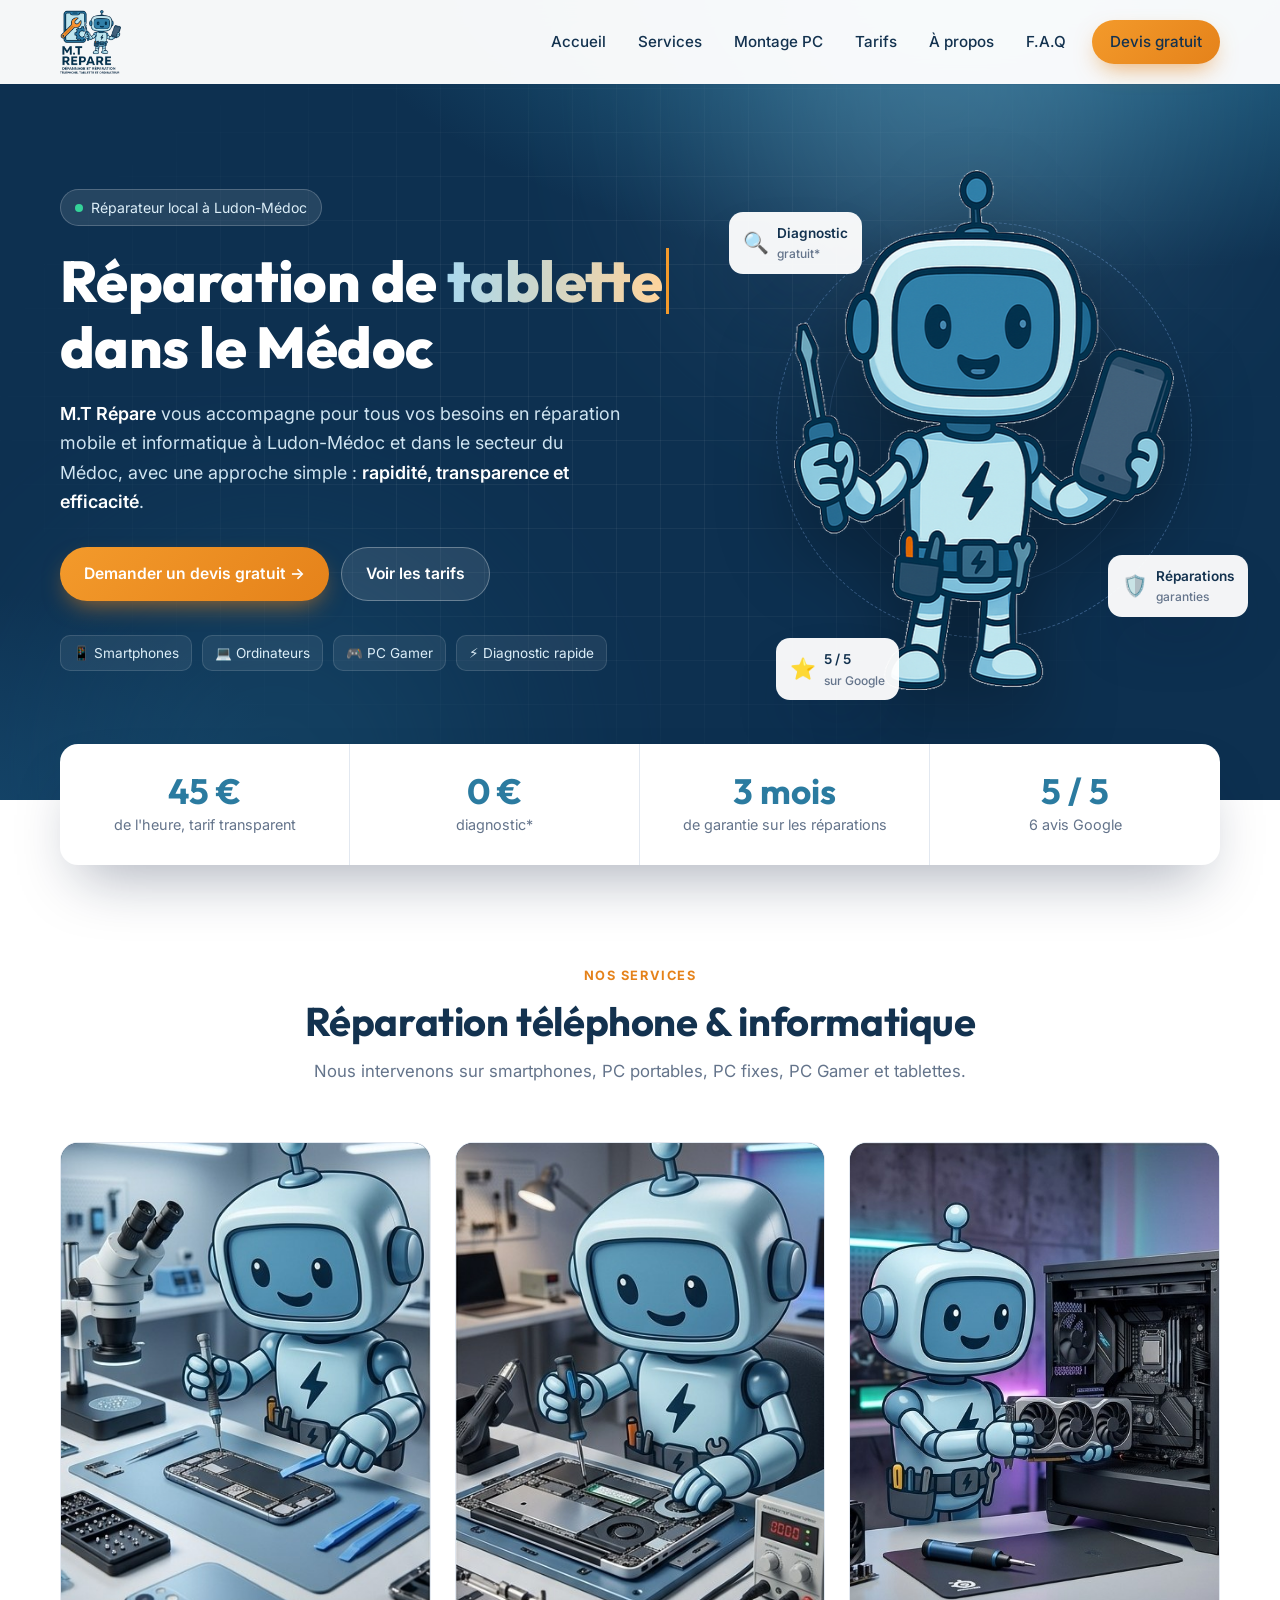
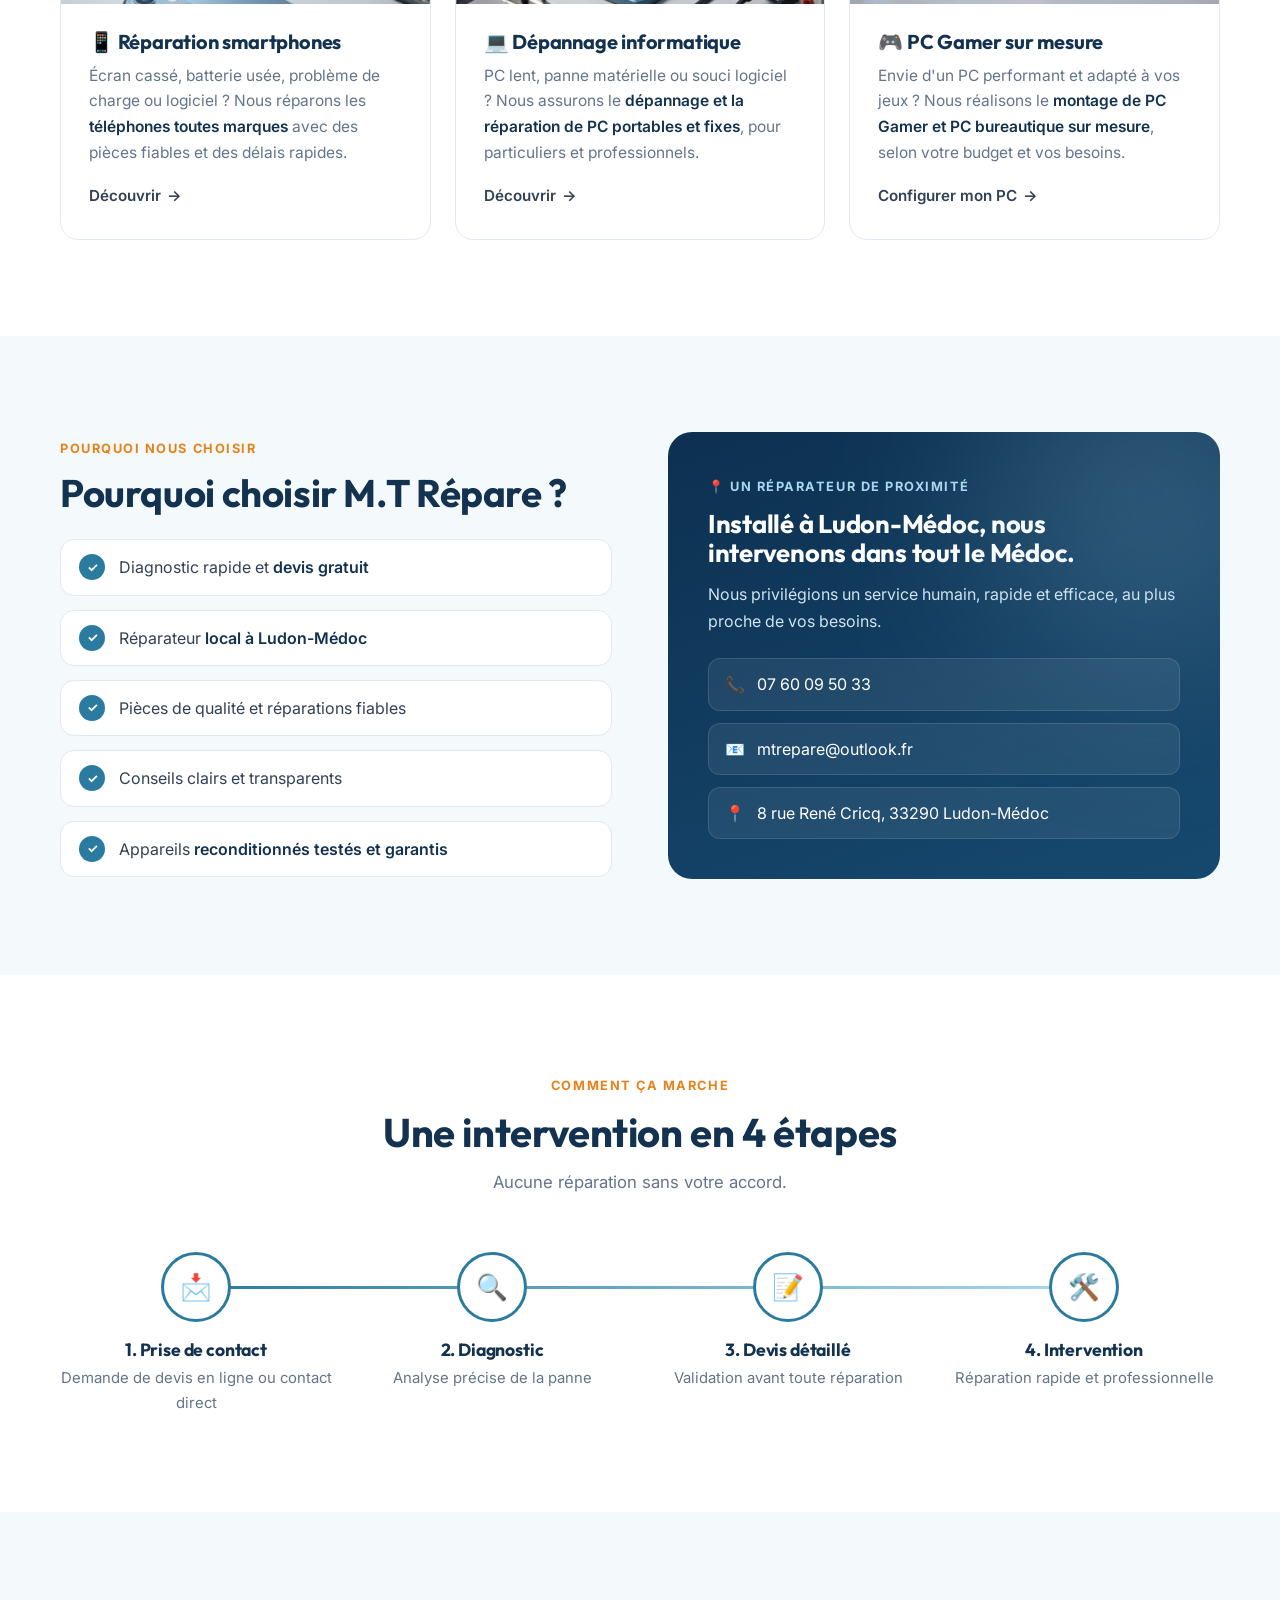
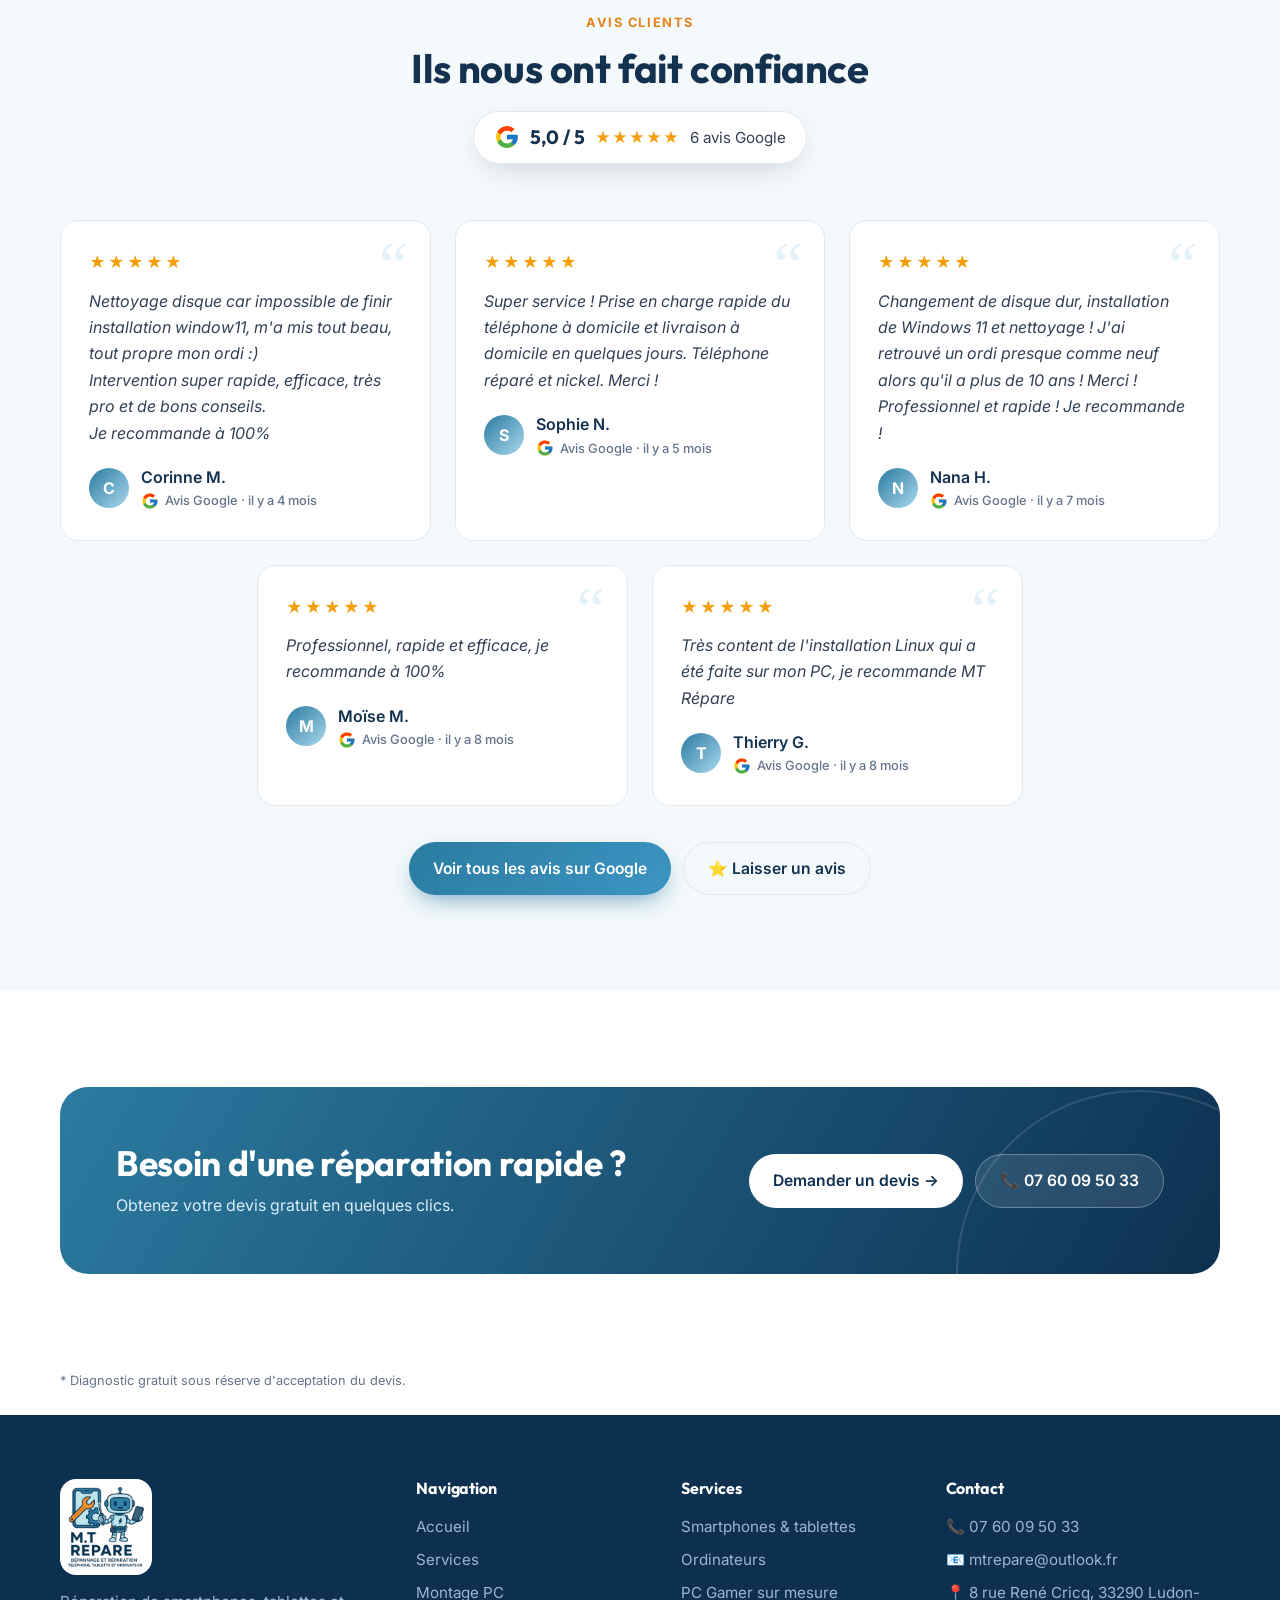
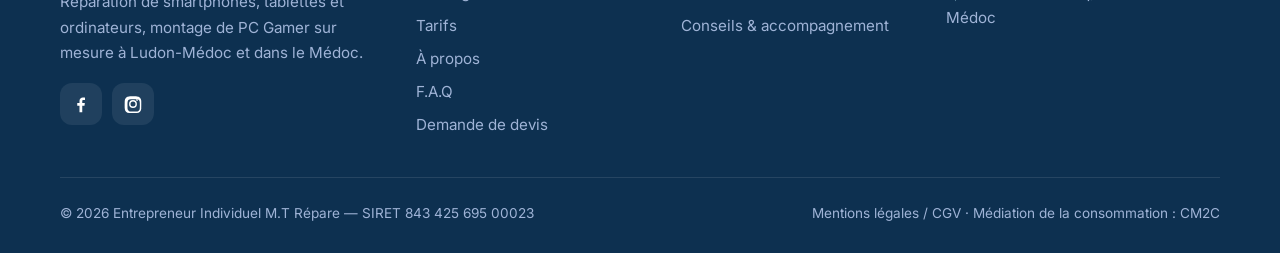
==== commit 0db18678: "maj mediateur" ====
--- a/index.html
+++ b/index.html
@@ -182,7 +182,7 @@
     </div>
     <div class="footer-bottom">
       <span>© <span data-year>2026</span> Entrepreneur Individuel M.T Répare — SIRET 843 425 695 00023</span>
-      <a href="/f-a-q#cgv">Mentions légales / CGV</a>
+      <span><a href="/f-a-q#cgv">Mentions légales / CGV</a> · <a href="/f-a-q#mediation">Médiation de la consommation : CM2C</a></span>
     </div>
   </div>
 </footer>
--- a/assets/style.css
+++ b/assets/style.css
@@ -470,3 +470,37 @@
   .header,.fab,.to-top{display:none!important}
 }
 .btn[hidden],[hidden]{display:none!important}
+
+/* Configurations types */
+.cfg-grid{display:grid;grid-template-columns:repeat(auto-fill,minmax(290px,1fr));gap:22px}
+.cfg{background:#fff;border:1px solid var(--line);border-radius:20px;padding:24px;display:flex;flex-direction:column;gap:14px;transition:transform .3s var(--ease),box-shadow .3s,border-color .3s;position:relative;overflow:hidden}
+.cfg::before{content:"";position:absolute;inset:0 0 auto 0;height:4px;background:linear-gradient(90deg,var(--blue),var(--orange))}
+.cfg:hover{transform:translateY(-6px);box-shadow:var(--shadow);border-color:transparent}
+.cfg-top{display:flex;gap:12px;align-items:center}
+.cfg-top .e{width:52px;height:52px;border-radius:14px;display:grid;place-items:center;font-size:1.6rem;background:linear-gradient(135deg,#E3F2FA,#FFF1DE);flex:none}
+.cfg h3{font-size:1.2rem}
+.cfg .use{color:var(--muted);font-size:.92rem}
+.plat{display:inline-flex;background:var(--bg);border-radius:999px;padding:4px;gap:4px;align-self:flex-start}
+.plat button{border:0;background:none;padding:7px 18px;border-radius:999px;font:600 .9rem "Inter",sans-serif;color:var(--muted);cursor:pointer;transition:.2s}
+.plat button.on[data-p="AMD"]{background:#E8483C;color:#fff}
+.plat button.on[data-p="Intel"]{background:#0071C5;color:#fff}
+.cfg ul{list-style:none;display:grid;gap:7px;font-size:.9rem}
+.cfg li{display:flex;gap:10px;align-items:flex-start}
+.cfg li b{flex:none;width:26px;text-align:center}
+.cfg li span{color:var(--ink)}
+.cfg .extra{font-size:.85rem;color:var(--blue);font-weight:600}
+.cfg-price{margin-top:auto;padding-top:14px;border-top:1px dashed var(--line);display:flex;align-items:baseline;gap:8px;flex-wrap:wrap}
+.cfg-price small{color:var(--muted)}
+.cfg-price b{font-family:"Outfit";font-size:1.7rem;color:var(--ink)}
+.cfg-price sup{color:var(--muted);font-size:.8rem}
+.cfg .btn{justify-content:center}
+.cfg-note{max-width:none;margin-top:26px}
+.cfg-picked{background:#FFF7EC;border:1px solid #FBD9AE;color:#7A4A0B;border-radius:14px;padding:12px 16px;margin-bottom:16px;font-size:.92rem}
+.cfg-picked b{color:var(--ink)}
+.cfg-grid{display:flex;flex-wrap:wrap;justify-content:center}
+.cfg-grid .cfg{flex:0 1 calc((100% - 44px)/3);min-width:280px}
+@media (max-width:640px){.cfg-grid .cfg{flex-basis:100%;min-width:0}}
+.cfg-price .ht{flex-basis:100%;font-size:.78rem;margin-top:-4px}
+.mediateur{background:#EAF4FA;border:1px solid #C7E3F2;border-radius:14px;padding:16px 20px;margin:12px 0}
+.mediateur p{margin:0}
+.mediateur,#cgv{scroll-margin-top:110px}
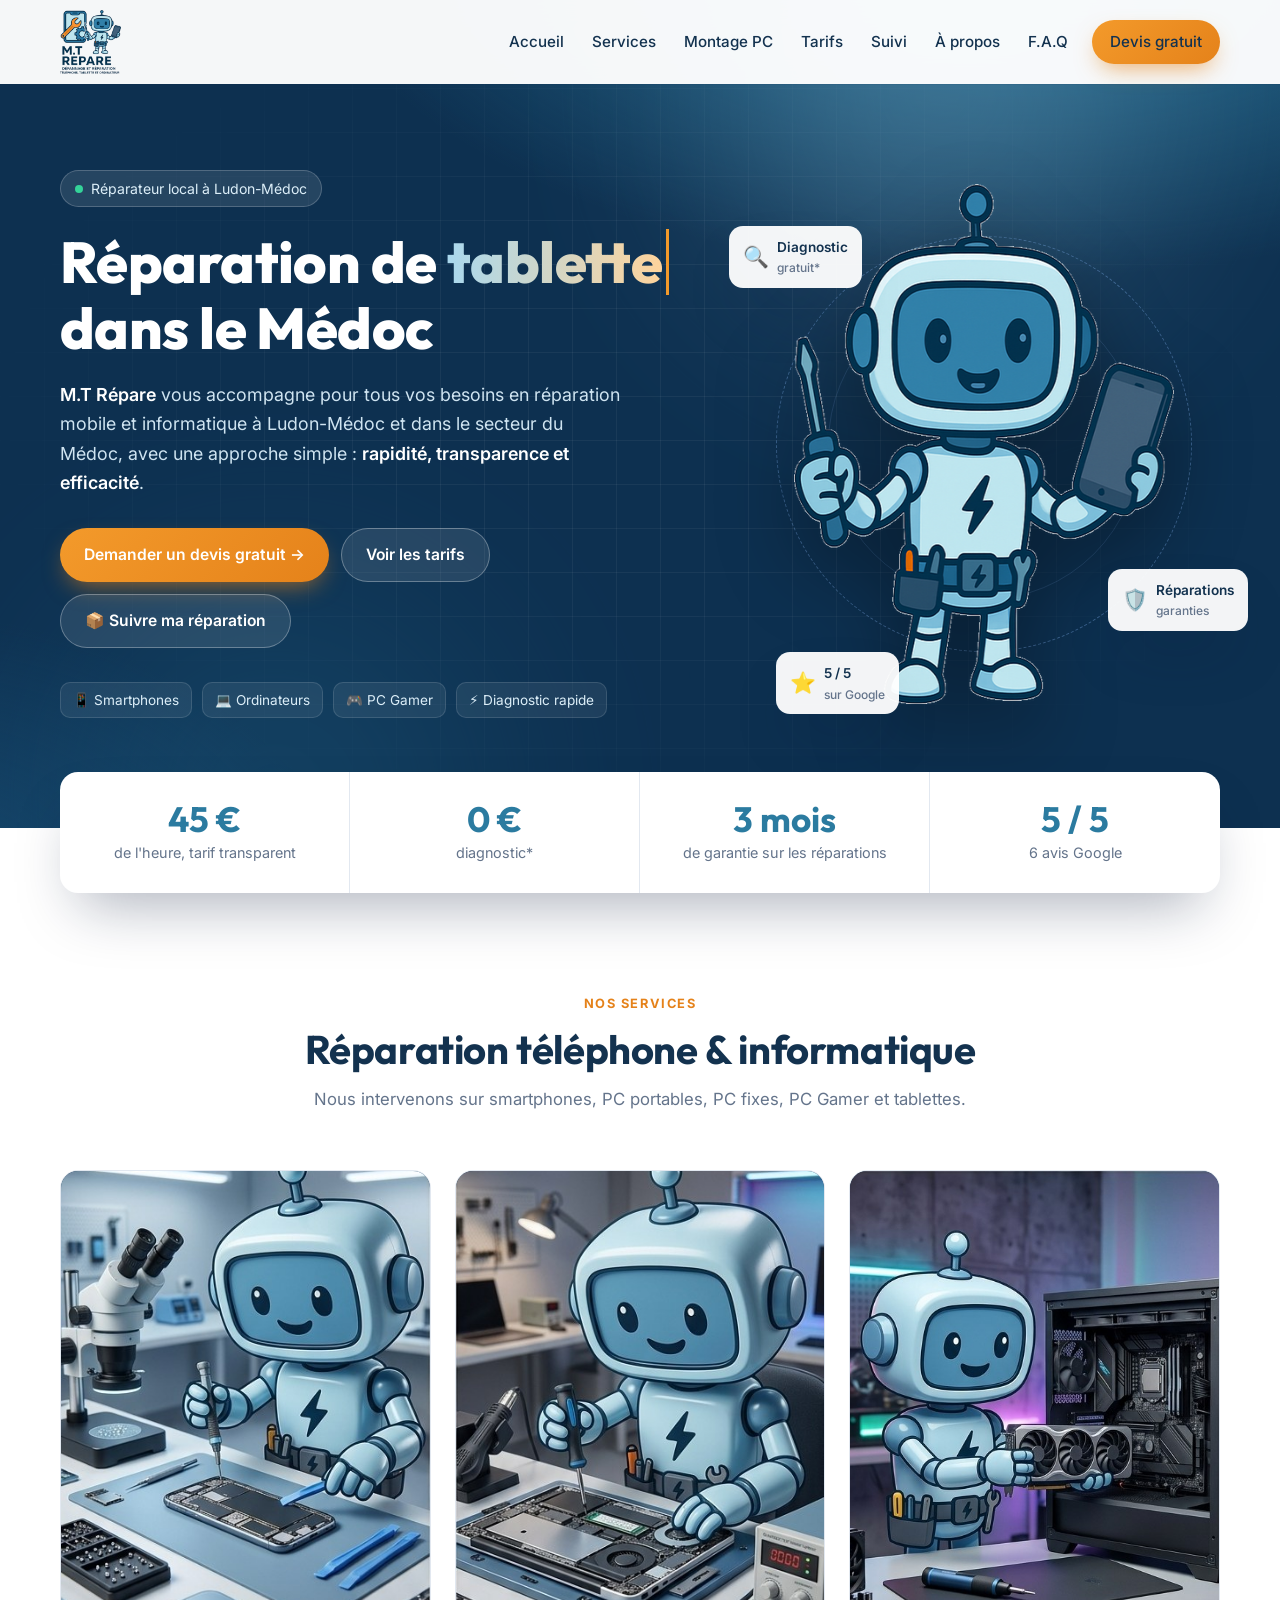
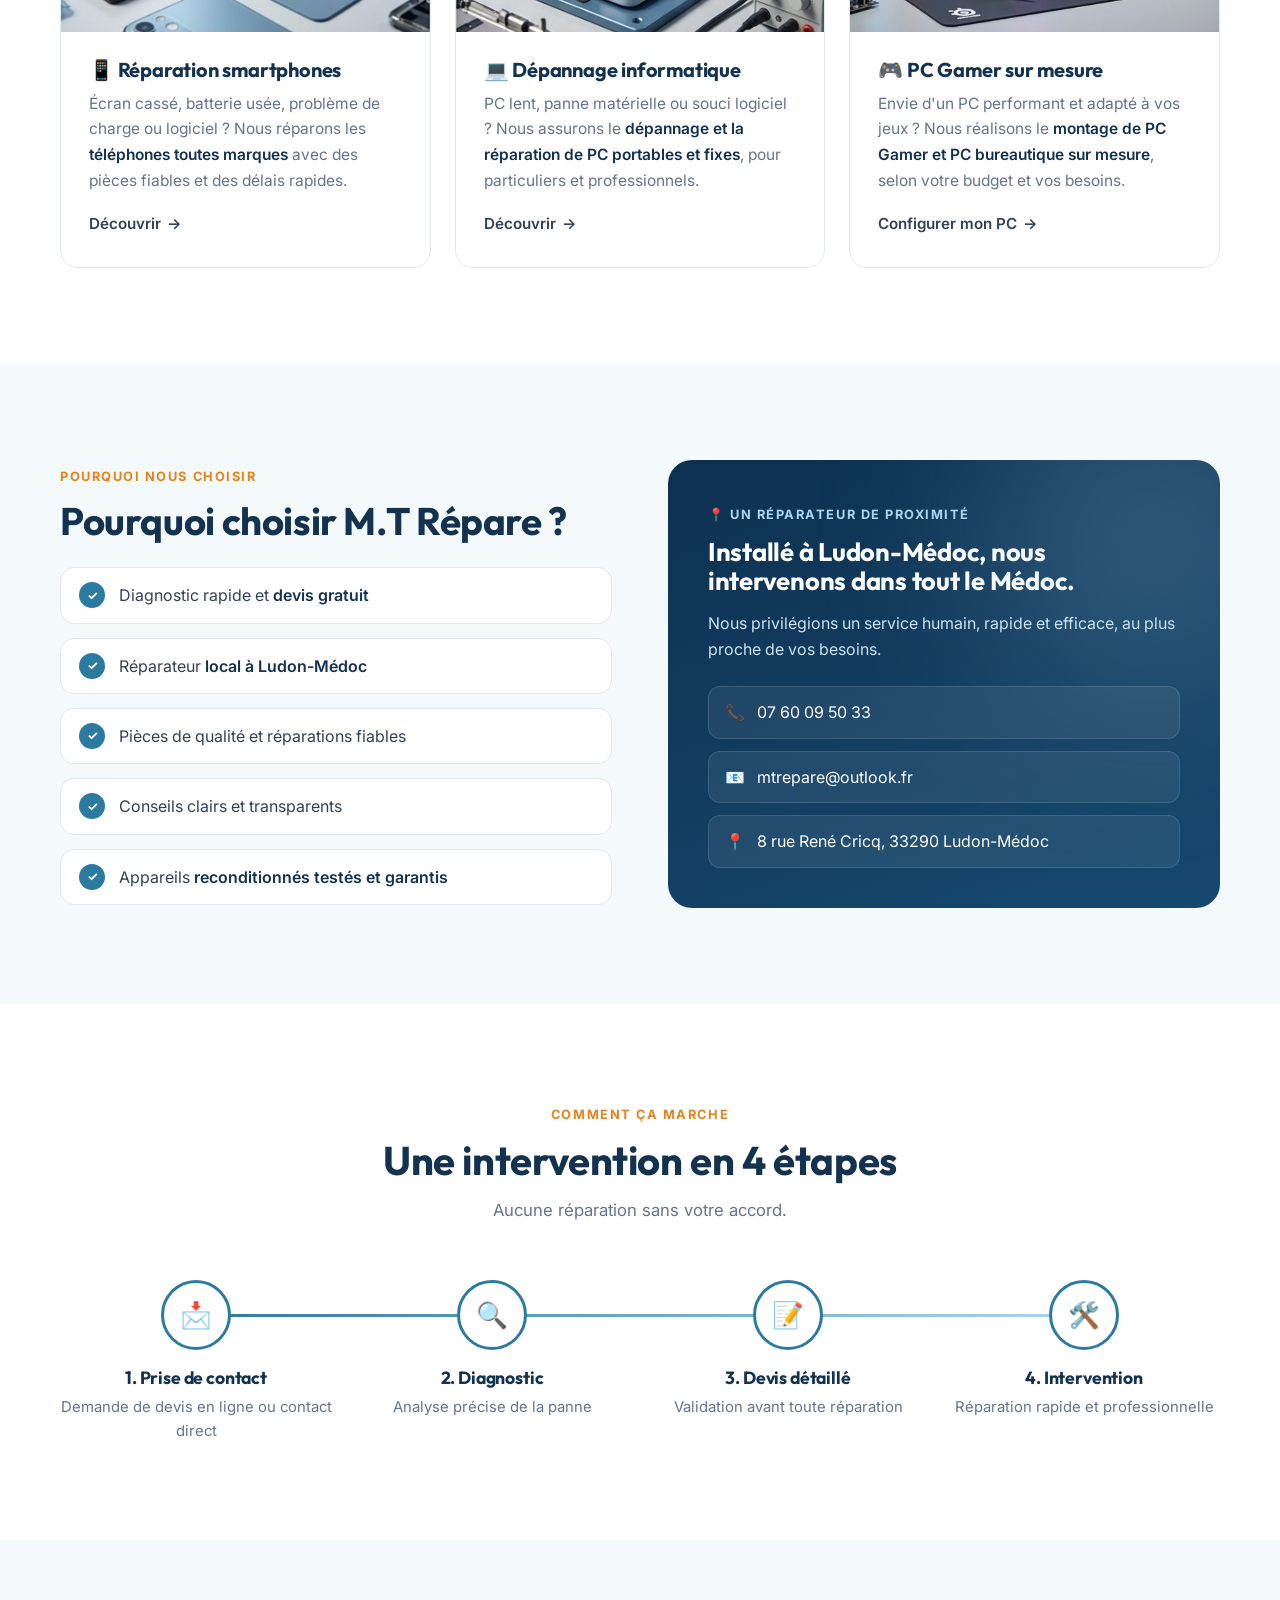
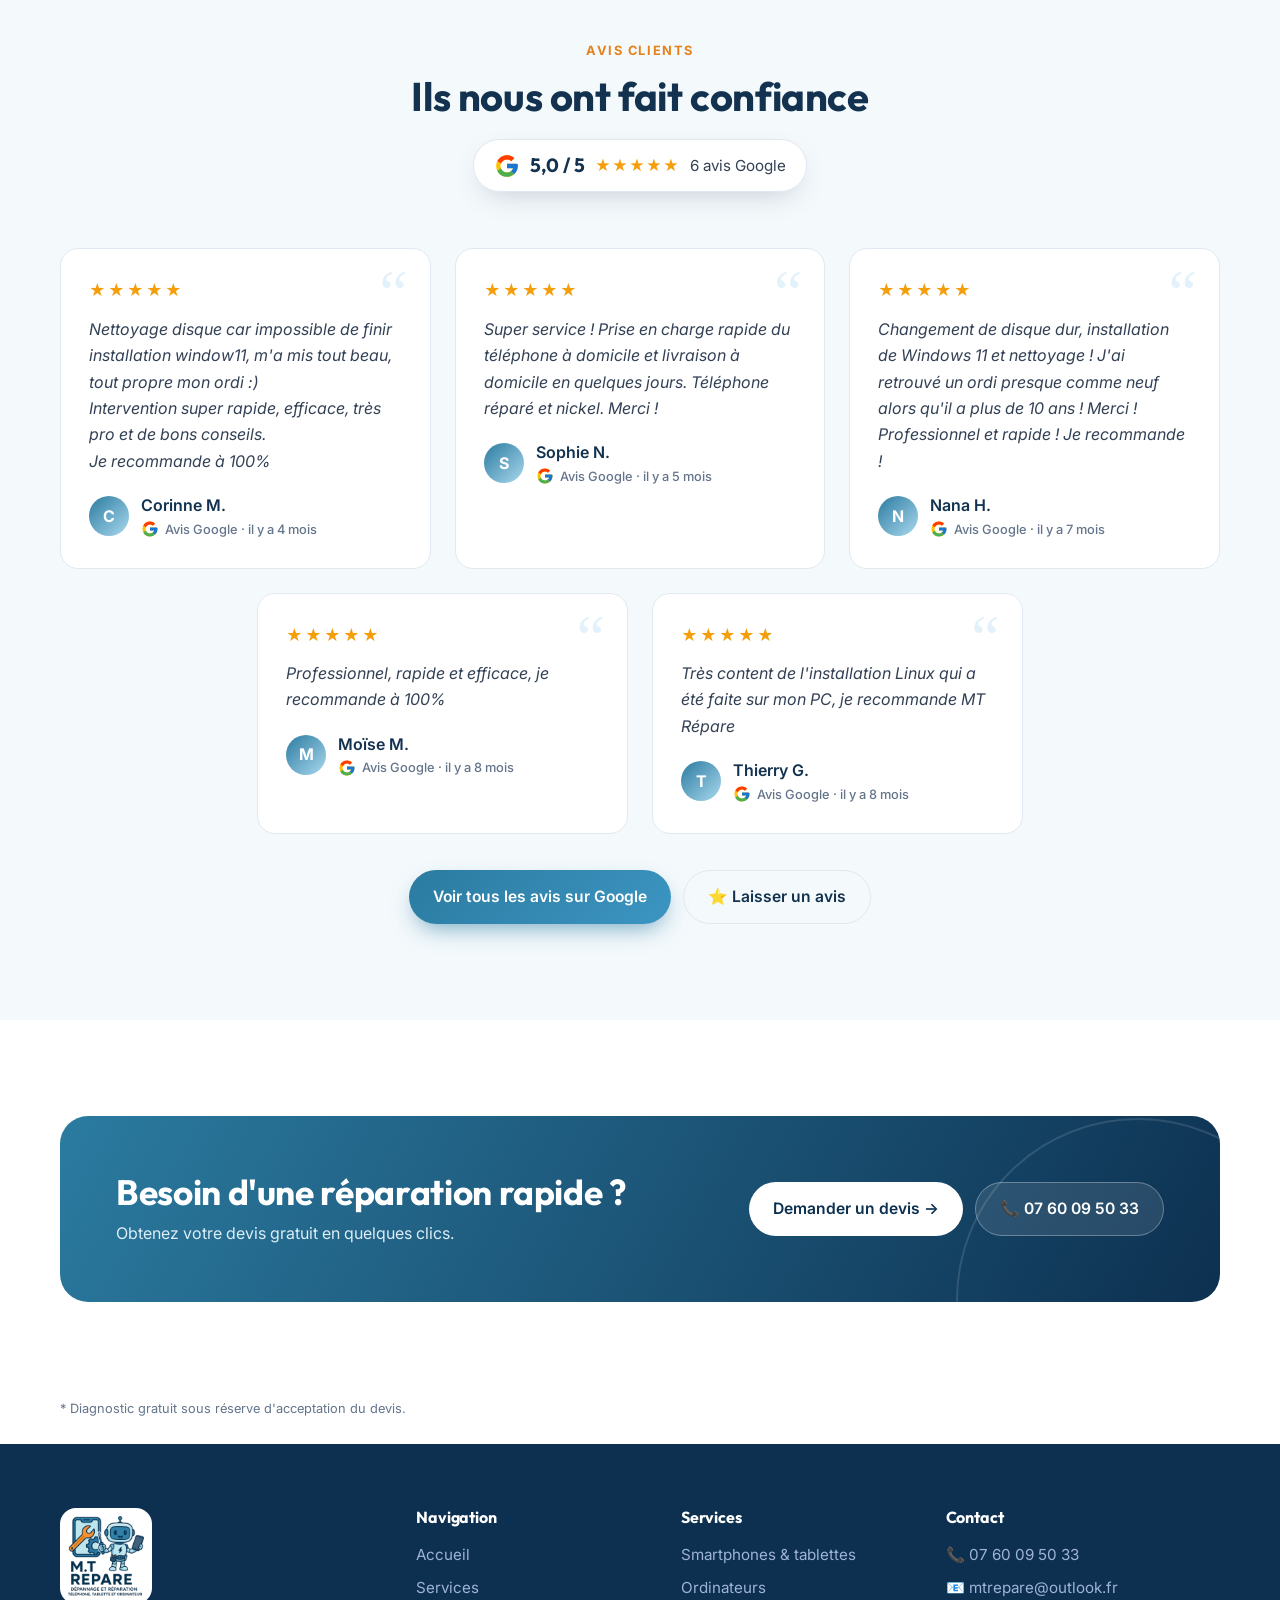
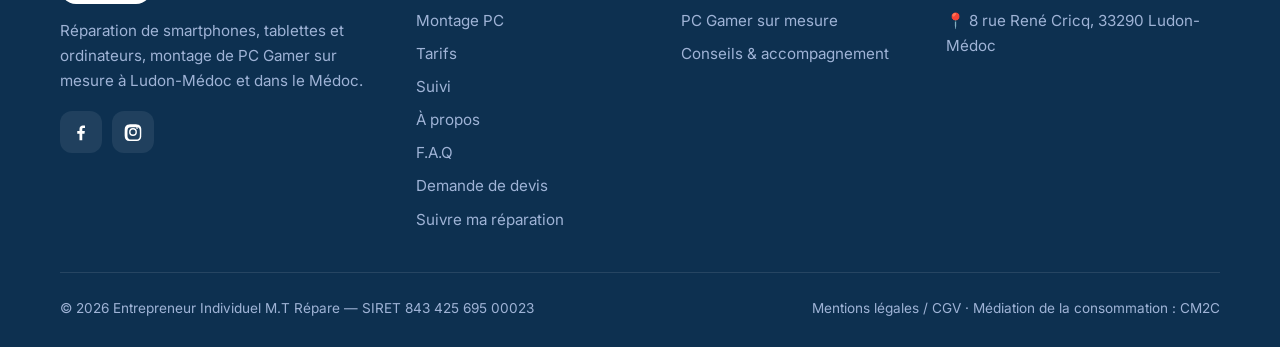
==== commit b30285ea: "ajout suivi" ====
--- a/index.html
+++ b/index.html
@@ -26,7 +26,7 @@
 <header class="header">
   <div class="container">
     <a class="brand" href="/" aria-label="M.T Répare — accueil"><img src="/img/logo.png" alt="M.T Répare" width="61" height="64" onerror="this.replaceWith(document.createTextNode('M.T Répare'))"></a>
-    <nav class="nav" aria-label="Menu principal"><a href="/" data-path="/">Accueil</a><a href="/services" data-path="/services">Services</a><a href="/montage-pc" data-path="/montage-pc">Montage PC</a><a href="/tarifs" data-path="/tarifs">Tarifs</a><a href="/a-propos" data-path="/a-propos">À propos</a><a href="/f-a-q" data-path="/f-a-q">F.A.Q</a><a class="btn btn-accent" href="/devis">Devis gratuit</a></nav>
+    <nav class="nav" aria-label="Menu principal"><a href="/" data-path="/">Accueil</a><a href="/services" data-path="/services">Services</a><a href="/montage-pc" data-path="/montage-pc">Montage PC</a><a href="/tarifs" data-path="/tarifs">Tarifs</a><a href="/suivi" data-path="/suivi">Suivi</a><a href="/a-propos" data-path="/a-propos">À propos</a><a href="/f-a-q" data-path="/f-a-q">F.A.Q</a><a class="btn btn-accent" href="/devis">Devis gratuit</a></nav>
     <button class="burger" aria-label="Ouvrir le menu" aria-expanded="false"><span></span><span></span><span></span></button>
   </div>
 </header>
@@ -42,6 +42,7 @@
       <div class="cta">
         <a class="btn btn-accent" href="/devis">Demander un devis gratuit →</a>
         <a class="btn btn-ghost" href="/tarifs">Voir les tarifs</a>
+        <a class="btn btn-ghost" href="/suivi">📦 Suivre ma réparation</a>
       </div>
       <div class="hero-tags"><span>📱 Smartphones</span><span>💻 Ordinateurs</span><span>🎮 PC Gamer</span><span>⚡ Diagnostic rapide</span></div>
     </div>
@@ -160,7 +161,7 @@
       </div>
       <div>
         <h4>Navigation</h4>
-        <ul><li><a href="/">Accueil</a></li><li><a href="/services">Services</a></li><li><a href="/montage-pc">Montage PC</a></li><li><a href="/tarifs">Tarifs</a></li><li><a href="/a-propos">À propos</a></li><li><a href="/f-a-q">F.A.Q</a></li><li><a href="/devis">Demande de devis</a></li></ul>
+        <ul><li><a href="/">Accueil</a></li><li><a href="/services">Services</a></li><li><a href="/montage-pc">Montage PC</a></li><li><a href="/tarifs">Tarifs</a></li><li><a href="/suivi">Suivi</a></li><li><a href="/a-propos">À propos</a></li><li><a href="/f-a-q">F.A.Q</a></li><li><a href="/devis">Demande de devis</a></li><li><a href="/suivi">Suivre ma réparation</a></li></ul>
       </div>
       <div>
         <h4>Services</h4>
--- a/assets/style.css
+++ b/assets/style.css
@@ -504,3 +504,13 @@
 .mediateur{background:#EAF4FA;border:1px solid #C7E3F2;border-radius:14px;padding:16px 20px;margin:12px 0}
 .mediateur p{margin:0}
 .mediateur,#cgv{scroll-margin-top:110px}
+
+/* Suivi de réparation */
+.suivi-wrap{display:grid;grid-template-columns:minmax(0,520px) 1fr;gap:32px;align-items:start;justify-content:center}
+.suivi-frame{background:#fff;border:1px solid var(--line);border-radius:24px;box-shadow:var(--shadow);padding:16px;position:relative}
+.suivi-frame iframe{display:block;width:100%;height:640px;border:0;border-radius:14px;background:#fff}
+.suivi-loading{position:absolute;inset:16px 16px auto 16px;height:200px;display:flex;align-items:center;justify-content:center;gap:12px;color:var(--muted);font-weight:500;pointer-events:none}
+.spin{width:22px;height:22px;border-radius:50%;border:3px solid var(--line);border-top-color:var(--blue);animation:spin 1s linear infinite}
+.suivi-alt{text-align:center;font-size:.85rem;color:var(--muted);margin-top:10px}
+.nav a{padding:8px 12px}
+@media (max-width:900px){.suivi-wrap{grid-template-columns:1fr}.suivi-frame{max-width:520px;margin:0 auto;width:100%}}
